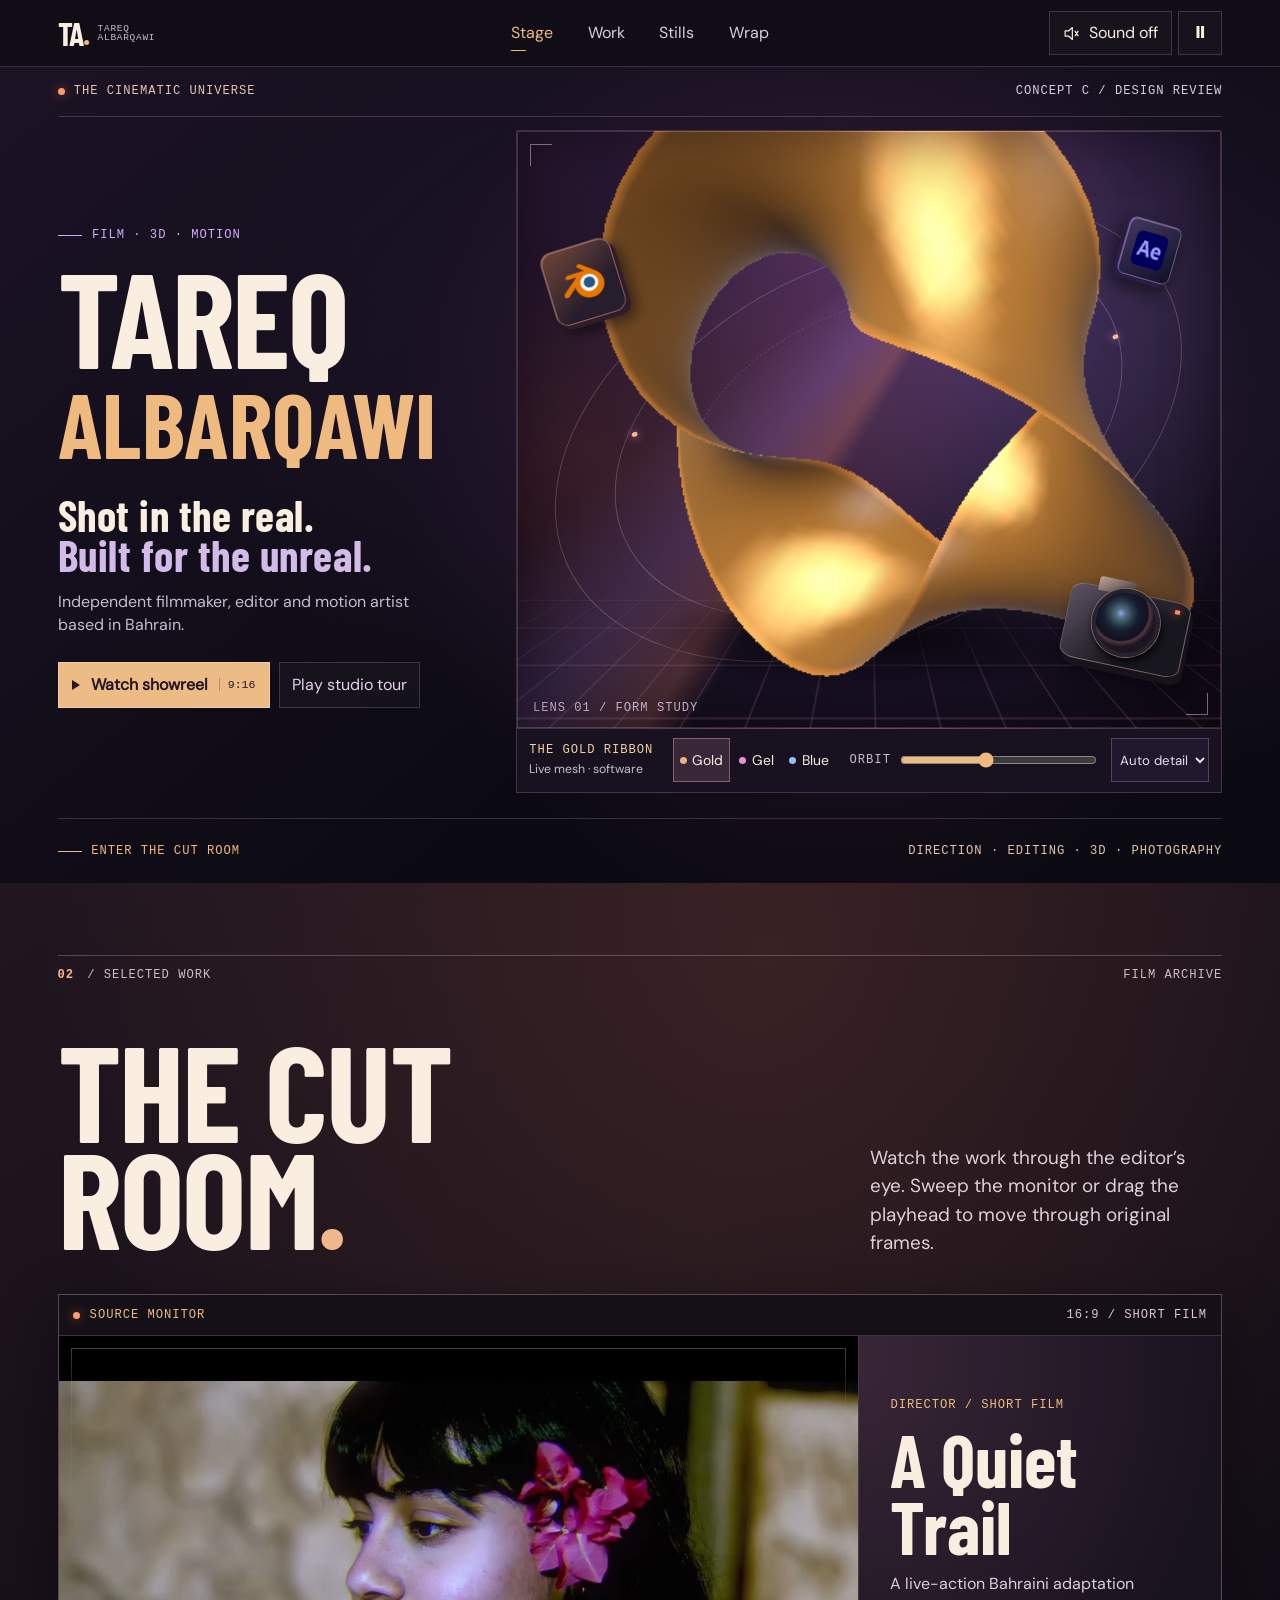
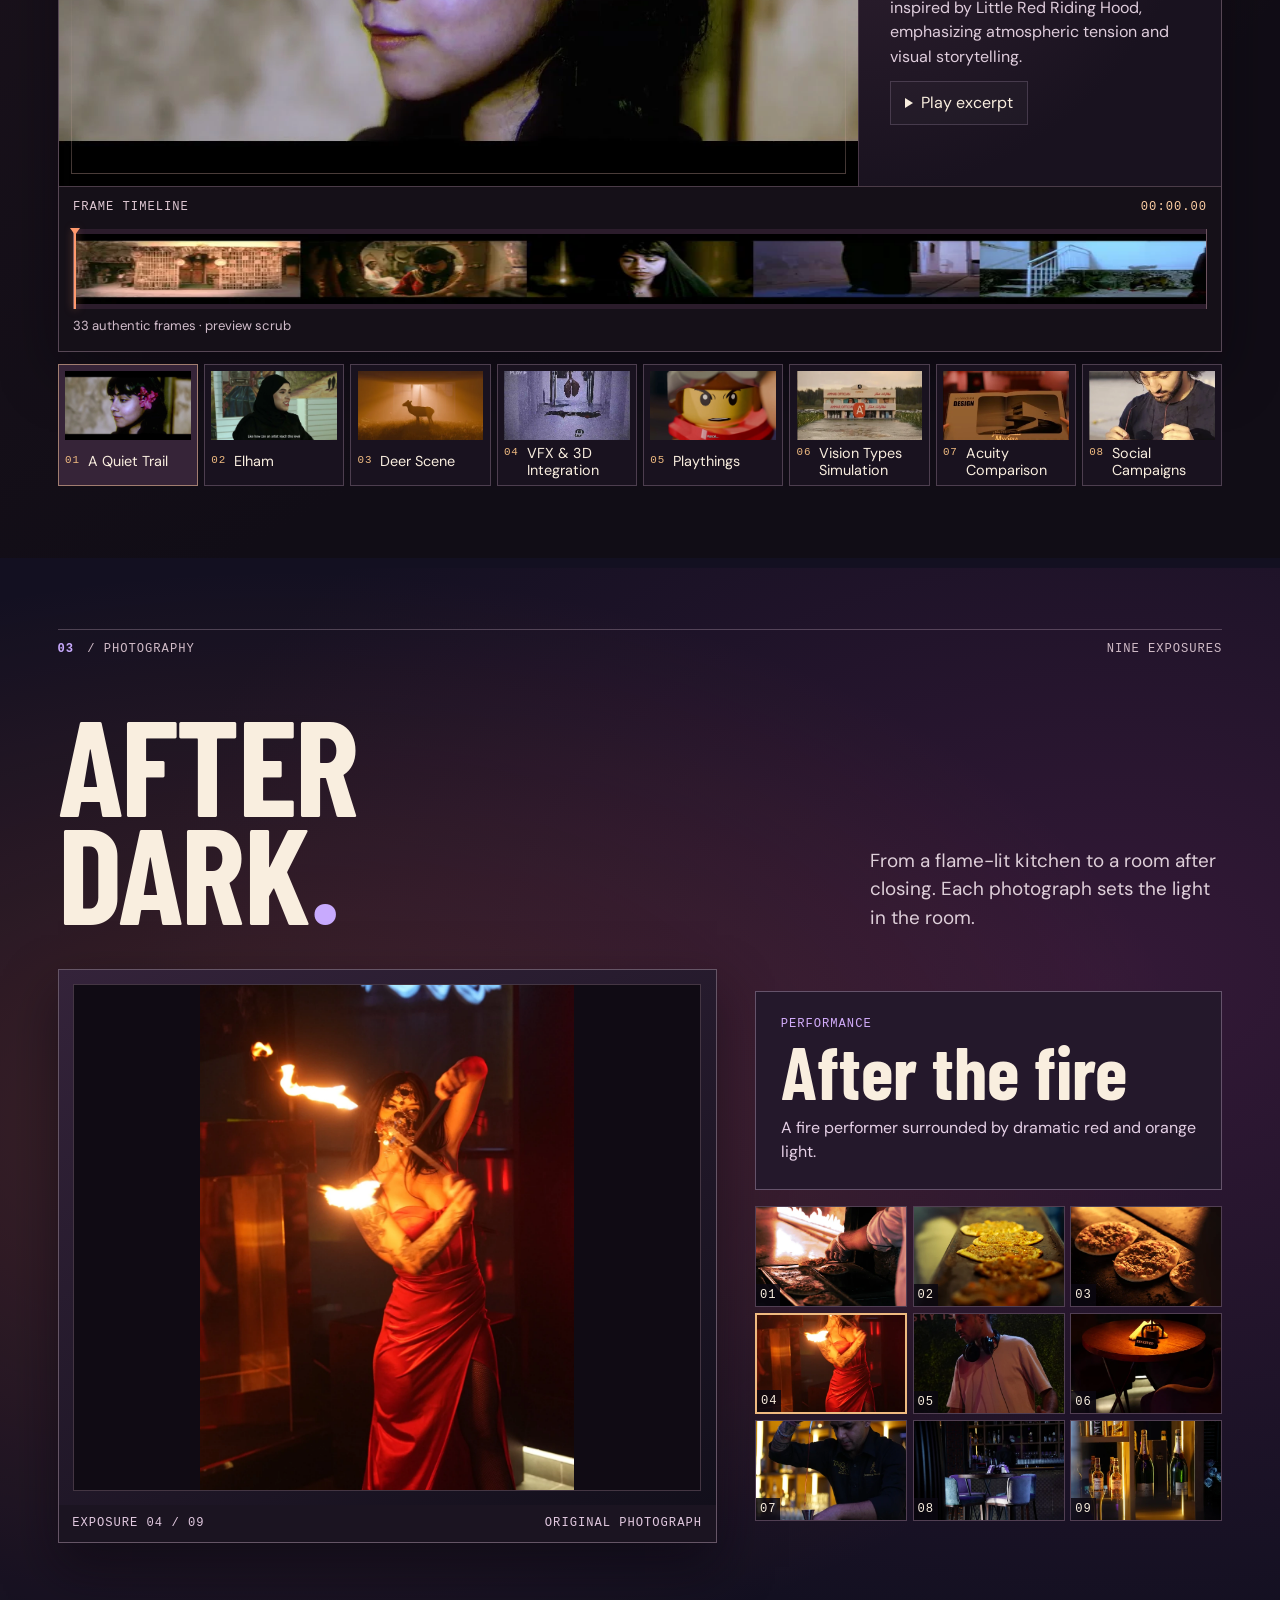
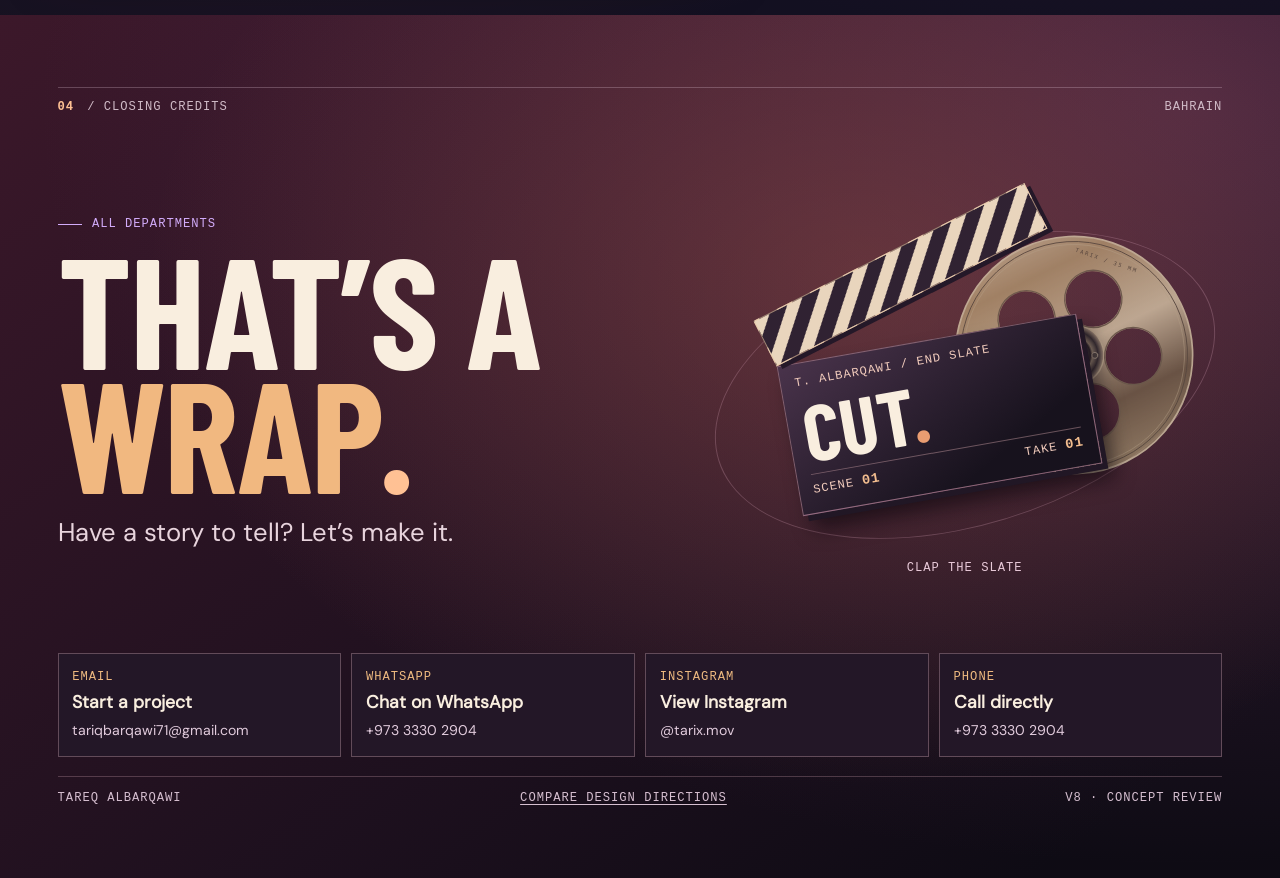
==== v8/phase-1b/index.html @ d33cc95a "Build Cinematic Universe interactive review [skip netlify] [skip ci]" ====
<!doctype html>
<html lang="en">
<head>
<meta charset="utf-8">
<meta name="viewport" content="width=device-width,initial-scale=1,viewport-fit=cover">
<meta name="robots" content="noindex,nofollow">
<meta name="description" content="The Cinematic Universe. An interactive design study for filmmaker and motion artist Tareq Albarqawi.">
<title>The Cinematic Universe — Tareq Albarqawi</title>
<link rel="icon" href="../../favicon.png">
<link rel="preload" href="../../assets/barlow-condensed-bold.ttf" as="font" type="font/ttf" crossorigin>
<link rel="stylesheet" href="universe.css">
<script src="universe.js" defer></script>
</head>
<body id="top">
<a class="skip" href="#main">Skip to content</a>
<header class="masthead">
  <div class="nav-inner shell">
    <a href="#top" class="signature" aria-label="Tareq Albarqawi, back to top"><b>TA<span>.</span></b><span class="mono signature-word">Tareq<br>Albarqawi</span></a>
    <nav aria-label="Chapters"><a href="#stage" aria-current="location">Stage</a><a href="#work">Work</a><a href="#stills">Stills</a><a href="#wrap">Wrap</a></nav>
    <div class="nav-controls"><button type="button" class="quiet-button" data-sound aria-pressed="false"><svg width="17" height="17" viewBox="0 0 20 20" aria-hidden="true"><path d="M2.5 7h4l4.5-4v14l-4.5-4h-4zM14 7l4 6M18 7l-4 6" fill="none" stroke="currentColor" stroke-width="1.4" stroke-linejoin="round"/></svg><span>Sound off</span></button>
    <button type="button" class="quiet-button motion-toggle" data-motion aria-pressed="false" aria-label="Pause motion"><span aria-hidden="true">Ⅱ</span></button></div>
  </div>
  <div class="chapter-progress" aria-hidden="true"><span></span></div>
</header>
<main id="main">
<section class="stage-section chapter" id="stage" data-chapter="stage" aria-labelledby="hero-title">
  <div class="stage-halo" aria-hidden="true"></div>
  <div class="shell stage-layout">
    <div class="stage-overline mono"><span><b class="tally"></b> The Cinematic Universe</span><a href="../phase-1/index.html">Concept C / Design review</a></div>
    <div class="hero-copy">
      <p class="eyebrow mono"><span></span> Film · 3D · Motion</p>
      <h1 id="hero-title" aria-label="Tareq Albarqawi"><span class="hero-first">TAREQ</span> <span class="hero-surname">ALBARQAWI</span></h1>
      <p class="hero-line">Shot in the real.<br><em>Built for the unreal.</em></p>
      <p class="hero-role">Independent filmmaker, editor and motion artist<br class="wide"> based in Bahrain.</p>
      <div class="hero-actions">
        <a class="gold-button" href="https://www.youtube.com/shorts/CYh5Zr_7LJ8?feature=share" data-screen="showreel"><span class="play" aria-hidden="true"></span><span>Watch showreel</span><small>9:16</small></a>
        <button type="button" class="tour-button" data-tour aria-pressed="false">Play studio tour</button>
      </div>
    </div>
    <div class="stage-rig" data-stage-rig>
      <div class="lens-field" data-orbit-area>
        <div class="stage-back" aria-hidden="true"></div>
        <div class="stage-prism" aria-hidden="true"></div>
        <div class="orbit-ring" aria-hidden="true"><i></i><i></i><i></i></div>
        <div class="floor-rig" aria-hidden="true"></div>
        <div class="gold-shadow" aria-hidden="true"></div>
        <img class="gold-still" src="../../assets/motion-sculpture.webp" alt="The original 3D gold ribbon sculpture" width="1400" height="1400" fetchpriority="high">
        <canvas data-scene hidden aria-hidden="true"></canvas>
        <div class="chip chip-blender" aria-hidden="true"><img src="../../assets/blender-mark.svg" alt="" width="56" height="46"></div>
        <div class="chip chip-ae" aria-hidden="true"><img src="../../assets/after-effects.svg" alt="" width="42" height="42"></div>
        <div class="practical" aria-hidden="true"><span class="practical-body"></span><span class="practical-glass"></span><span class="practical-tally"></span></div>
        <div class="reticle a" aria-hidden="true"></div><div class="reticle b" aria-hidden="true"></div>
        <span class="scope-label mono" aria-hidden="true">LENS 01 / FORM STUDY</span>
      </div>
      <div class="scene-console">
        <div class="console-title"><span class="mono">The gold ribbon</span><span data-render-status>Loading the stage</span></div>
        <div class="relight" role="group" aria-label="Studio lighting">
          <button type="button" data-light="0" aria-pressed="true" title="Gold key light"><i></i>Gold</button>
          <button type="button" data-light="1" aria-pressed="false" title="Magenta gel light"><i></i>Gel</button>
          <button type="button" data-light="2" aria-pressed="false" title="Blue rim light"><i></i>Blue</button>
        </div>
        <div class="orbit-control"><label for="orbit" class="mono">Orbit</label><input type="range" id="orbit" min="-95" max="125" step="1" value="0" aria-label="Orbit the gold sculpture"></div>
        <div class="quality-select"><label for="detail" class="visually-hidden">Render detail</label><select id="detail"><option value="auto">Auto detail</option><option value="full">Full detail</option><option value="balanced">Balanced</option></select></div>
      </div>
      <p class="visually-hidden" id="orbit-hint">Move the pointer across the stage or drag to rotate. An Orbit slider and lighting buttons also work with touch and keyboard.</p>
    </div>
    <div class="stage-bottom mono"><a href="#work"><span class="chapter-dash"></span> Enter the cut room</a><span>Direction · Editing · 3D · Photography</span></div>
  </div>
</section>
<section class="work-section chapter" id="work" data-chapter="work" aria-labelledby="work-title">
  <div class="chapter-beam" aria-hidden="true"></div>
  <div class="shell">
    <div class="chapter-slate mono"><span><b>02</b> / Selected work</span><span>Film archive</span></div>
    <header class="chapter-head">
      <h2 class="kinetic" id="work-title"><span>THE CUT</span><span>ROOM<i>.</i></span></h2>
      <p class="chapter-intro">Watch the work through the editor’s eye. Sweep the monitor or drag the playhead to move through original frames.</p>
    </header>
    <div class="edit-case">
      <div class="edit-machine" data-machine>
        <div class="monitor-lintel mono"><span><b class="tally"></b> Source monitor</span><span data-monitor-aspect>16:9 / Short film</span></div>
        <div class="edit-view">
          <div class="edit-picture" data-picture>
            <div class="picture-sleeve"><img src="../../assets/a-quiet-trail-w04hOwvVkdc.webp" alt="Still from A Quiet Trail" width="1280" height="720" loading="lazy"><span class="sprite" hidden aria-hidden="true"></span></div>
            <span class="picture-edge" aria-hidden="true"></span>
          </div>
          <article class="edit-meta">
            <p class="mono edit-role" data-film-role>Director / Short film</p>
            <h3 data-film-title>A Quiet Trail</h3>
            <p data-film-desc>A live-action Bahraini adaptation inspired by Little Red Riding Hood, emphasizing atmospheric tension and visual storytelling.</p>
            <button type="button" class="outline-button" data-screen="a-quiet-trail"><span class="play" aria-hidden="true"></span><span data-screen-text>Play excerpt</span></button>
          </article>
        </div>
        <div class="timeline" data-timeline>
          <div class="timeline-label mono"><label for="scrub">Frame timeline</label><output for="scrub" data-timecode aria-hidden="true">00:00.00</output></div>
          <div class="timeline-track"><div class="timeline-film" aria-hidden="true"><span></span><span></span><span></span><span></span><span></span></div><span class="playhead" aria-hidden="true"></span><input type="range" id="scrub" min="0" max="32" value="0" step="1" aria-label="Scrub the original video frames"></div>
          <p data-frame-note class="frame-note">33 authentic frames · preview scrub</p>
        </div>
        <p class="timeline-empty mono" data-no-timeline hidden>YouTube original · no native frame sheet</p>
      </div>
      <div class="take-index" aria-label="Select a film">
        <button type="button" class="cut-tab" data-choose="a-quiet-trail" aria-pressed="true">
        <span class="cut-thumb"><img src="../../assets/a-quiet-trail-w04hOwvVkdc.webp" alt="" width="160" height="87" loading="lazy" decoding="async"></span>
        <span class="cut-number mono">01</span><span class="cut-title">A Quiet Trail</span>
      </button>
<button type="button" class="cut-tab" data-choose="elham" aria-pressed="false">
        <span class="cut-thumb"><img src="../../assets/elham-3bs6WSHtgNQ.webp" alt="" width="160" height="87" loading="lazy" decoding="async"></span>
        <span class="cut-number mono">02</span><span class="cut-title">Elham</span>
      </button>
<button type="button" class="cut-tab" data-choose="deer-scene" aria-pressed="false">
        <span class="cut-thumb"><img src="../phase-1/media/deer-frame.webp" alt="" width="160" height="87" loading="lazy" decoding="async"></span>
        <span class="cut-number mono">03</span><span class="cut-title">Deer Scene</span>
      </button>
<button type="button" class="cut-tab" data-choose="vfx" aria-pressed="false">
        <span class="cut-thumb"><img src="../../assets/vfx-kDgd1eqAqTs.webp" alt="" width="160" height="87" loading="lazy" decoding="async"></span>
        <span class="cut-number mono">04</span><span class="cut-title">VFX &amp; 3D Integration</span>
      </button>
<button type="button" class="cut-tab" data-choose="playthings" aria-pressed="false">
        <span class="cut-thumb"><img src="../../assets/playthings-hDDDlkD6jYc.webp" alt="" width="160" height="87" loading="lazy" decoding="async"></span>
        <span class="cut-number mono">05</span><span class="cut-title">Playthings</span>
      </button>
<button type="button" class="cut-tab" data-choose="vision-types" aria-pressed="false">
        <span class="cut-thumb"><img src="../../assets/vision-types-JmTyY6GTCEQ.webp" alt="" width="160" height="87" loading="lazy" decoding="async"></span>
        <span class="cut-number mono">06</span><span class="cut-title">Vision Types Simulation</span>
      </button>
<button type="button" class="cut-tab" data-choose="acuity" aria-pressed="false">
        <span class="cut-thumb"><img src="../../assets/acuity-rgeq3qAihJA.webp" alt="" width="160" height="87" loading="lazy" decoding="async"></span>
        <span class="cut-number mono">07</span><span class="cut-title">Acuity Comparison</span>
      </button>
<button type="button" class="cut-tab" data-choose="social-campaigns" aria-pressed="false">
        <span class="cut-thumb"><img src="../../assets/social-campaigns-flJJizkurxQ.webp" alt="" width="160" height="87" loading="lazy" decoding="async"></span>
        <span class="cut-number mono">08</span><span class="cut-title">Social Campaigns</span>
      </button>
      </div>
    </div>
    <noscript><p>Frame scrubbing needs JavaScript. The project and photo links remain available in the prior <a href="../phase-1/cut.html">film index</a>.</p></noscript>
  </div>
</section>
<section class="still-section chapter" id="stills" data-chapter="stills" data-palette="fire" aria-labelledby="stills-title">
  <div class="darkroom-light light-fire" aria-hidden="true"></div><div class="darkroom-light light-blue" aria-hidden="true"></div><div class="darkroom-light light-amber" aria-hidden="true"></div>
  <div class="shell">
    <div class="chapter-slate mono"><span><b>03</b> / Photography</span><span>Nine exposures</span></div>
    <header class="chapter-head">
      <h2 class="kinetic" id="stills-title"><span>AFTER</span><span>DARK<i>.</i></span></h2>
      <p class="chapter-intro">From a flame-lit kitchen to a room after closing. Each photograph sets the light in the room.</p>
    </header>
    <div class="exhibition">
      <figure class="print-wall">
        <div class="print-edge">
          <button class="gallery-open" type="button" data-open-photo aria-label="Enlarge After the fire">
            <img class="print-present" data-print src="../../assets/photography/frame-04-960.webp" alt="A fire performer surrounded by dramatic red and orange light." width="960" height="1438" loading="lazy">
          </button>
        </div>
        <figcaption class="mono"><span data-print-number>EXPOSURE 04 / 09</span><span>Original photograph</span></figcaption>
      </figure>
      <div class="darkroom-desk">
        <div class="inspector-face">
          <p class="mono exposure-category" data-print-category>Performance</p>
          <h3 data-print-title aria-live="polite">After the fire</h3>
          <p data-print-caption>A fire performer surrounded by dramatic red and orange light.</p>
        </div>
        <div class="contact-sheet" aria-label="Select an exposure">
          <button type="button" class="exposure-tab" data-exposure="0" aria-pressed="false" aria-label="Into the heat">
          <img src="../../assets/photography/frame-01-480.webp" width="480" height="720" loading="lazy" decoding="async" alt=""><span class="mono">01</span>
        </button>
<button type="button" class="exposure-tab" data-exposure="1" aria-pressed="false" aria-label="A matter of focus">
          <img src="../../assets/photography/frame-02-480.webp" width="480" height="720" loading="lazy" decoding="async" alt=""><span class="mono">02</span>
        </button>
<button type="button" class="exposure-tab" data-exposure="2" aria-pressed="false" aria-label="Oven light">
          <img src="../../assets/photography/frame-03-480.webp" width="480" height="720" loading="lazy" decoding="async" alt=""><span class="mono">03</span>
        </button>
<button type="button" class="exposure-tab" data-exposure="3" aria-pressed="true" aria-label="After the fire">
          <img src="../../assets/photography/frame-04-480.webp" width="480" height="720" loading="lazy" decoding="async" alt=""><span class="mono">04</span>
        </button>
<button type="button" class="exposure-tab" data-exposure="4" aria-pressed="false" aria-label="The night has a rhythm">
          <img src="../../assets/photography/frame-05-480.webp" width="480" height="720" loading="lazy" decoding="async" alt=""><span class="mono">05</span>
        </button>
<button type="button" class="exposure-tab" data-exposure="5" aria-pressed="false" aria-label="A place in the dark">
          <img src="../../assets/photography/frame-06-480.webp" width="480" height="720" loading="lazy" decoding="async" alt=""><span class="mono">06</span>
        </button>
<button type="button" class="exposure-tab" data-exposure="6" aria-pressed="false" aria-label="Between pours">
          <img src="../../assets/photography/frame-07-480.webp" width="480" height="720" loading="lazy" decoding="async" alt=""><span class="mono">07</span>
        </button>
<button type="button" class="exposure-tab" data-exposure="7" aria-pressed="false" aria-label="Blue hour, indoors">
          <img src="../../assets/photography/frame-08-480.webp" width="480" height="720" loading="lazy" decoding="async" alt=""><span class="mono">08</span>
        </button>
<button type="button" class="exposure-tab" data-exposure="8" aria-pressed="false" aria-label="Liquid gold">
          <img src="../../assets/photography/frame-09-480.webp" width="480" height="720" loading="lazy" decoding="async" alt=""><span class="mono">09</span>
        </button>
        </div>
      </div>
      <button type="button" class="geralt-peek" data-geralt aria-label="Who’s behind the print?" hidden><img src="../../assets/geralt.svg" alt="" width="105" height="105" loading="lazy"></button>
    </div>
  </div>
</section>
<section class="wrap-section chapter" id="wrap" data-chapter="wrap" aria-labelledby="wrap-title">
  <div class="wrap-light" aria-hidden="true"></div>
  <div class="shell">
    <div class="chapter-slate mono"><span><b>04</b> / Closing credits</span><span>Bahrain</span></div>
    <div class="wrap-grid">
      <div class="wrap-story">
        <p class="eyebrow mono"><span></span> All departments</p>
        <h2 class="kinetic" id="wrap-title"><span>THAT’S A</span><span>WRAP<i>.</i></span></h2>
        <p>Have a story to tell? Let’s make it.</p>
      </div>
      <div class="wrap-stage">
        <div class="reel-object" aria-hidden="true"><img src="../../assets/cinema-reel.svg" width="280" height="280" alt="" loading="lazy"></div>
        <button type="button" class="wrap-clapper" data-clapper aria-label="Clap the slate, scene 01 take 01">
          <span class="clapper-hinge" aria-hidden="true"></span>
          <span class="slate-face"><span class="mono">T. Albarqawi / End slate</span><span class="slate-title">CUT<i>.</i></span><span class="slate-readout mono"><span>SCENE <b data-scene-count>01</b></span><span>TAKE <b data-take-count>01</b></span></span></span>
        </button>
        <p class="mono end-prop-label">Clap the slate</p>
        <p class="visually-hidden" aria-live="polite" data-clap-status></p>
      </div>
    </div>
    <address class="contact-links"><a href="mailto:tariqbarqawi71@gmail.com"><span class="mono">Email</span><strong>Start a project</strong><span>tariqbarqawi71@gmail.com</span></a>
<a href="https://wa.me/97333302904"><span class="mono">WhatsApp</span><strong>Chat on WhatsApp</strong><span>+973 3330 2904</span></a>
<a href="https://www.instagram.com/tarix.mov/"><span class="mono">Instagram</span><strong>View Instagram</strong><span>@tarix.mov</span></a>
<a href="tel:+97333302904"><span class="mono">Phone</span><strong>Call directly</strong><span>+973 3330 2904</span></a></address>
    <footer class="wrap-footer mono"><span>Tareq Albarqawi</span><a href="../phase-1/index.html">Compare design directions</a><span>V8 · Concept review</span></footer>
  </div>
</section>
</main>
<aside class="tour-status" data-tour-status hidden aria-label="Studio tour">
 <div><span class="mono">Studio tour</span><span data-tour-step aria-live="polite"></span></div><button type="button" class="outline-button" data-tour-stop>Stop tour</button>
</aside>
<dialog class="view-dialog" id="viewer" aria-labelledby="view-title">
 <div class="viewer-top"><span class="mono" data-dialog-label>Cut room</span><button type="button" class="outline-button" data-close>Close</button></div>
 <div class="viewer-content"></div>
</dialog>
<dialog class="geralt-dialog" aria-labelledby="found-title">
  <div class="found-room">
    <img src="../../assets/geralt.svg" width="270" height="270" alt="Geralt, the portfolio’s pixel-art cat" loading="lazy">
    <p class="mono">An uncredited cameo</p>
    <h2 id="found-title">YOU FOUND GERALT<span>!</span></h2>
    <button type="button" class="gold-button" data-dock-geralt>Back to the studio</button>
  </div>
</dialog>
<button type="button" class="geralt-companion" data-companion aria-label="Say hello to Geralt" hidden><img src="../../assets/geralt.svg" alt="" width="66" height="66" loading="lazy"><span aria-hidden="true"></span></button>
<script type="application/json" id="films-c">{"showreel":{"title":"Showreel 2026","role":"3D Animation / Motion Design / Live Action","description":"A single pass through the work: 3D environments, motion design, live-action grading and the seams where they meet.","ratio":"9:16","poster":"../../assets/showreel-CYh5Zr_7LJ8.webp","category":"Showreel","youtube":"https://www.youtube.com/shorts/CYh5Zr_7LJ8?feature=share","media":"media/reel-review.webm","mediaNote":"Full 2026 showreel · 9:16 · compact review copy"},"a-quiet-trail":{"title":"A Quiet Trail","role":"Director","description":"A live-action Bahraini adaptation inspired by Little Red Riding Hood, emphasizing atmospheric tension and visual storytelling.","ratio":"16:9","poster":"../../assets/a-quiet-trail-w04hOwvVkdc.webp","category":"Short film","youtube":"https://www.youtube.com/watch?v=w04hOwvVkdc","preview":{"columns":6,"rows":6,"frameCount":33,"times":[0.0,12.75,25.5,38.291667,51.041667,63.791667,76.541667,89.291667,102.083333,114.833333,127.583333,140.333333,153.083333,165.833333,178.625,191.375,204.125,216.875,229.625,242.416667,255.166667,267.916667,280.666667,293.416667,306.166667,318.958333,331.708333,344.458333,357.208333,369.958333,382.75,395.5,408.25],"duration":408.291667,"frameWidth":640,"frameHeight":360,"sheet":"../../assets/video-previews/a-quiet-trail.webp"},"media":"media/quiet-trail-excerpt.webm","mediaNote":"12-second excerpt · original film, 01:32–01:44"},"elham":{"title":"Elham","role":"Editor & Assistant Cinematographer","description":"A documentary biopic detailing a Bahraini artist's journey from art school to becoming an art educator.","ratio":"16:9","poster":"../../assets/elham-3bs6WSHtgNQ.webp","category":"Documentary","youtube":"https://www.youtube.com/watch?v=3bs6WSHtgNQ","preview":{"columns":6,"rows":6,"frameCount":33,"times":[0.0,22.288933,44.577867,66.8668,89.155733,111.4113,133.700233,155.989167,178.2781,200.567033,222.855967,245.1449,267.400467,289.6894,311.978333,334.267267,356.5562,378.845133,401.134067,423.423,445.711933,467.9675,490.256433,512.545367,534.8343,557.123233,579.412167,601.7011,623.956667,646.2456,668.534533,690.823467,713.1124],"duration":713.145767,"frameWidth":640,"frameHeight":360,"sheet":"../../assets/video-previews/elham.webp"}},"deer-scene":{"title":"Deer Scene","role":"3D Artist","description":"An idling deer in an atmospheric Blender environment, exploring lighting and mood.","ratio":"16:9","poster":"../phase-1/media/deer-frame.webp","category":"3D environment","preview":{"columns":6,"rows":6,"frameCount":33,"times":[0.0,0.458333,0.875,1.333333,1.791667,2.208333,2.666667,3.125,3.541667,4.0,4.458333,4.875,5.333333,5.791667,6.208333,6.666667,7.083333,7.541667,8.0,8.416667,8.875,9.333333,9.75,10.208333,10.666667,11.083333,11.541667,12.0,12.416667,12.875,13.333333,13.75,14.208333],"duration":14.25,"frameWidth":640,"frameHeight":360,"sheet":"../../assets/video-previews/deer-scene.webp"}},"vfx":{"title":"VFX & 3D Integration","role":"VFX Artist","description":"Integrating 3D models into real-world live-action footage for dynamic visual effects.","ratio":"9:16","poster":"../../assets/vfx-kDgd1eqAqTs.webp","category":"Visual effects","youtube":"https://www.youtube.com/watch?v=kDgd1eqAqTs","preview":{"columns":6,"rows":6,"frameCount":33,"times":[0.0,1.1,2.2,3.3,4.4,5.5,6.566667,7.666667,8.766667,9.866667,10.966667,12.066667,13.166667,14.266667,15.366667,16.466667,17.533333,18.633333,19.733333,20.833333,21.933333,23.033333,24.133333,25.233333,26.333333,27.433333,28.533333,29.6,30.7,31.8,32.9,34.0,35.1],"duration":35.133333,"frameWidth":270,"frameHeight":480,"sheet":"../../assets/video-previews/vfx.webp"}},"playthings":{"title":"Playthings","role":"Solo Creator - 3D Animation","description":"An independent 3D animated short focusing on suspense and stylized storytelling.","ratio":"16:9","poster":"../../assets/playthings-hDDDlkD6jYc.webp","category":"3D animation","youtube":"https://www.youtube.com/watch?v=hDDDlkD6jYc"},"vision-types":{"title":"Vision Types Simulation","role":"3D & Motion Designer","description":"Highly realistic simulation of optical vision impairments combining Blender and After Effects.","ratio":"9:16","poster":"../../assets/vision-types-JmTyY6GTCEQ.webp","category":"Motion design","youtube":"https://www.youtube.com/watch?v=JmTyY6GTCEQ","preview":{"columns":6,"rows":6,"frameCount":33,"times":[0.0,0.566667,1.133333,1.7,2.266667,2.833333,3.4,3.966667,4.533333,5.066667,5.633333,6.2,6.766667,7.333333,7.9,8.466667,9.033333,9.6,10.166667,10.733333,11.3,11.866667,12.433333,13.0,13.533333,14.1,14.666667,15.233333,15.8,16.366667,16.933333,17.5,18.066667],"duration":18.1,"frameWidth":270,"frameHeight":480,"sheet":"../../assets/video-previews/vision-types.webp"}},"acuity":{"title":"Acuity Comparison","role":"3D & Motion Designer","description":"A split-screen technical visualization comparing optical conditions side-by-side.","ratio":"9:16","poster":"../../assets/acuity-rgeq3qAihJA.webp","category":"Motion design","youtube":"https://www.youtube.com/watch?v=rgeq3qAihJA","preview":{"columns":6,"rows":6,"frameCount":33,"times":[0.0,0.8,1.6,2.433333,3.233333,4.033333,4.866667,5.666667,6.466667,7.266667,8.066667,8.9,9.7,10.5,11.333333,12.133333,12.933333,13.733333,14.533333,15.366667,16.166667,16.966667,17.8,18.6,19.4,20.2,21.0,21.833333,22.633333,23.433333,24.266667,25.066667,25.866667],"duration":25.9,"frameWidth":270,"frameHeight":480,"sheet":"../../assets/video-previews/acuity.webp"}},"social-campaigns":{"title":"Social Campaigns","role":"Videographer & Editor","description":"High-end commercial videography tailored for engaging brand marketing campaigns.","ratio":"9:16","poster":"../../assets/social-campaigns-flJJizkurxQ.webp","category":"Commercial","youtube":"https://www.youtube.com/watch?v=flJJizkurxQ","preview":{"columns":6,"rows":6,"frameCount":33,"times":[0.0,2.48,4.96,7.48,9.96,12.44,14.96,17.44,19.92,22.4,24.88,27.4,29.88,32.36,34.88,37.36,39.84,42.32,44.8,47.32,49.8,52.28,54.8,57.28,59.76,62.24,64.72,67.24,69.72,72.2,74.72,77.2,79.68],"duration":79.72,"frameWidth":270,"frameHeight":480,"sheet":"../../assets/video-previews/social-campaigns.webp"}}}</script>
<script type="application/json" id="photos-c">[{"title":"Into the heat","category":"Culinary","number":"01","palette":"amber","alt":"Preparation beside a dramatic flame-lit oven.","small":"../../assets/photography/frame-01-480.webp","image":"../../assets/photography/frame-01-960.webp","detail":"../../assets/photography/frame-01-1367.webp"},{"title":"A matter of focus","category":"Culinary","number":"02","palette":"amber","alt":"Close-up of food being prepared, with a shallow depth of field.","small":"../../assets/photography/frame-02-480.webp","image":"../../assets/photography/frame-02-960.webp","detail":"../../assets/photography/frame-02-1367.webp"},{"title":"Oven light","category":"Culinary","number":"03","palette":"amber","alt":"Freshly baked food beside the warm glow of an oven.","small":"../../assets/photography/frame-03-480.webp","image":"../../assets/photography/frame-03-960.webp","detail":"../../assets/photography/frame-03-1367.webp"},{"title":"After the fire","category":"Performance","number":"04","palette":"fire","alt":"A fire performer surrounded by dramatic red and orange light.","small":"../../assets/photography/frame-04-480.webp","image":"../../assets/photography/frame-04-960.webp","detail":"../../assets/photography/frame-04-1367.webp"},{"title":"The night has a rhythm","category":"Nightlife","number":"05","palette":"indigo","alt":"A DJ wearing headphones in atmospheric nightlife lighting.","small":"../../assets/photography/frame-05-480.webp","image":"../../assets/photography/frame-05-960.webp","detail":"../../assets/photography/frame-05-1367.webp"},{"title":"A place in the dark","category":"Atmosphere","number":"06","palette":"amber","alt":"A reserved table illuminated by a warm pool of light.","small":"../../assets/photography/frame-06-480.webp","image":"../../assets/photography/frame-06-960.webp","detail":"../../assets/photography/frame-06-1367.webp"},{"title":"Between pours","category":"People & craft","number":"07","palette":"amber","alt":"A bartender preparing a beverage in a warmly lit bar.","small":"../../assets/photography/frame-07-480.webp","image":"../../assets/photography/frame-07-960.webp","detail":"../../assets/photography/frame-07-1367.webp"},{"title":"Blue hour, indoors","category":"Interiors","number":"08","palette":"indigo","alt":"A moody lounge interior with blue and purple lighting.","small":"../../assets/photography/frame-08-480.webp","image":"../../assets/photography/frame-08-960.webp","detail":"../../assets/photography/frame-08-1367.webp"},{"title":"Liquid gold","category":"Details","number":"09","palette":"amber","alt":"Bottles arranged on shelves illuminated by dramatic gold lighting.","small":"../../assets/photography/frame-09-480.webp","image":"../../assets/photography/frame-09-960.webp","detail":"../../assets/photography/frame-09-1367.webp"}]</script>
</body>
</html>
---- v8/phase-1b/universe.css ----
@font-face{font-family:Barlow;src:url("../../assets/barlow-condensed-bold.ttf") format("truetype");font-weight:700;font-display:swap}
@font-face{font-family:DM;src:url("../../assets/dm-sans.ttf") format("truetype");font-weight:400;font-display:swap}
:root{color-scheme:dark;--ink:#0d0b13;--white:#f9eedf;--soft:#c7bdce;--gold:#efba80;--line:#ad94b443;--violet:#d2acfa;--display:Barlow,"Arial Narrow",Impact,sans-serif;--sans:DM,system-ui,sans-serif;--mono:ui-monospace,"Cascadia Mono",monospace;--shell:min(91vw,91rem);--header:4.2rem}
*,*::before,*::after{box-sizing:border-box}
[hidden]{display:none!important}
html{scroll-padding-top:calc(var(--header) + .5rem);text-size-adjust:100%}
body{margin:0;background:var(--ink);color:var(--white);font:1rem/1.52 var(--sans)}
button,input,select{font:inherit;color:inherit}
button,select{cursor:pointer}
button:disabled{cursor:wait}
button{&:focus-visible{outline:2px solid var(--gold);outline-offset:4px}}
:where(a,button,input,select):focus-visible{outline:2px solid var(--gold);outline-offset:4px}
a{color:inherit;text-decoration:none}
img{display:block;max-width:100%;height:auto}
h1,h2,h3,p,figure{margin:0}
i{font-style:normal}
address{font-style:normal}
.shell{width:var(--shell);margin-inline:auto}
.mono{font:400 .76rem/1.38 var(--mono);letter-spacing:.08em;text-transform:uppercase}
.visually-hidden{position:absolute;width:1px;height:1px;overflow:hidden;clip-path:inset(50%);white-space:nowrap}
.skip{position:fixed;top:.5rem;left:1rem;z-index:30;transform:translateY(-150%);background:var(--white);color:var(--ink);padding:.7rem 1rem}
.skip:focus{transform:none}
.masthead{height:var(--header);position:sticky;top:0;z-index:12;background:#100d17;border-bottom:1px solid #c6adda37}
.nav-inner{height:100%;display:grid;grid-template-columns:1fr auto 1fr;gap:1rem;align-items:center}
.signature{display:flex;align-items:center;gap:.55rem;width:max-content;min-height:44px}
.signature b{font:700 2rem/.9 var(--display);letter-spacing:-.04em}
.signature b span{color:var(--gold)}
.signature-word{line-height:1;font-size:.59rem;color:var(--soft)}
.nav-inner nav{display:flex;gap:clamp(.7rem,2.7vw,2.6rem)}
.nav-inner nav a{min-height:44px;display:flex;align-items:center;color:#d8cde0;position:relative}
.nav-inner nav a[aria-current]{color:var(--gold)}
.nav-inner nav a[aria-current]::after{content:"";position:absolute;bottom:4px;left:0;width:.9rem;height:1px;background:var(--gold)}
.nav-controls{display:flex;gap:.4rem;justify-self:end}
.quiet-button,.outline-button,.tour-button{border:1px solid var(--line);background:#ffffff06;padding:.56rem .83rem;min-height:44px;color:var(--white);display:inline-flex;gap:.55rem;align-items:center;justify-content:center;line-height:1.15}
.quiet-button:hover,.outline-button:hover,.tour-button:hover{border-color:var(--gold);color:var(--gold)}
.quiet-button span{white-space:nowrap}
.quiet-button[aria-pressed=true]{color:var(--gold);border-color:#e1ab7778}
.motion-toggle{min-width:44px;padding:.4rem;font-weight:bold}
.chapter-progress{position:absolute;inset:auto 0 -1px;height:2px;pointer-events:none}
.chapter-progress span{display:block;width:100%;height:100%;transform:scaleX(0);transform-origin:left;background:#ce8f64}
.chapter{position:relative;isolation:isolate;overflow:clip}
.stage-section{background:#100c19}
.stage-section::before{content:"";position:absolute;z-index:-1;inset:0;background:radial-gradient(ellipse at 73% 37%,#231831,transparent 60%),linear-gradient(140deg,#1c1325,#0b0a12 63%);}
.stage-halo{position:absolute;z-index:-1;pointer-events:none;top:-20%;right:-3%;width:76%;height:135%;background:radial-gradient(ellipse at center,#87376b3d,transparent 63%);transform:translateY(var(--halo-shift,0))}
.stage-layout{display:grid;grid-template-columns:minmax(0,.77fr) minmax(0,1.23fr);grid-template-rows:auto 1fr auto;align-items:center;gap:0 1rem;min-height:min(51rem,calc(100svh - var(--header)))}
.stage-overline,.stage-bottom{grid-column:1/-1;display:flex;align-items:center;justify-content:space-between;gap:1rem;padding-block:1rem;color:#e5c5b2}
.stage-overline{border-bottom:1px solid #d49eb63e}
.stage-overline span,.stage-bottom a{display:inline-flex;align-items:center;gap:.55rem}
.stage-overline a{color:#dacbde}
.stage-overline a:hover,.stage-bottom a:hover{color:var(--gold);text-decoration:underline;text-underline-offset:.3em}
.tally{display:inline-block;width:.46rem;height:.46rem;flex:none;border-radius:50%;background:#ff9a6d;box-shadow:0 0 11px #ec683da6}
.hero-copy{z-index:2;padding-block:clamp(2.7rem,6vw,6.7rem);min-width:0}
.eyebrow{display:flex;gap:.6rem;align-items:center;color:var(--violet)}
.eyebrow>span,.chapter-dash{display:block;width:1.55rem;height:1px;background:currentColor}
.hero-copy h1{font:700 clamp(4.4rem,10.4vw,10.1rem)/.84 var(--display);letter-spacing:-.018em;margin:.13em 0 .18em;transform:translateY(var(--title-shift,0))}
.hero-copy h1 span{display:block}
.hero-surname{font-size:.69em;line-height:1.07;letter-spacing:.008em;color:var(--gold)}
.hero-line{font:700 clamp(1.65rem,3.4vw,3.1rem)/.92 var(--display);letter-spacing:.012em}
.hero-line em{color:#d2bbe8;font-style:normal}
.hero-role{color:var(--soft);margin-top:.9rem;line-height:1.45}
.hero-actions{display:flex;flex-wrap:wrap;gap:.55rem;margin-top:1.6rem}
.gold-button{background:#edbc86;color:#251623;border:1px solid #efd0a6;min-height:46px;padding:.66rem .86rem;display:inline-flex;align-items:center;gap:.67rem;line-height:1.15;font-weight:bold;justify-content:center}
.gold-button:hover{background:#ffe1b6}
.gold-button small{font:400 .72rem var(--mono);border-left:1px solid #51314354;padding-left:.5rem}
.play{display:inline-block;width:0;height:0;border-block:5px solid transparent;border-left:8px solid currentColor;flex:none}
.tour-button{color:#e5d2ef;padding-inline:.75rem}
.stage-rig{position:relative;min-width:0;margin-block:.5rem 1.25rem}
.lens-field{position:relative;aspect-ratio:1.18;min-width:0;isolation:isolate;overflow:hidden;touch-action:pan-y;border:1px solid #bd95c042;border-radius:.15rem .15rem 0 0;background:radial-gradient(ellipse at 50% 0%,#5d2b52,#1a1228 53%,#100b15 91%)}
.lens-field::after{content:"";position:absolute;inset:0;pointer-events:none;border:1px solid #f6cab126;box-shadow:inset 0 0 58px #08050e7f;z-index:6}
.stage-back,.stage-prism{position:absolute;inset:0;pointer-events:none}
.stage-back{background:radial-gradient(ellipse at 70% 32%,#71569589,transparent 59%),linear-gradient(135deg,#4f274c61,transparent 61%);opacity:.85}
.stage-prism{background:conic-gradient(from 199deg at 78% -5%,transparent 0 12deg,#e8877257 15deg,#c28df43f 22deg,transparent 32deg),radial-gradient(ellipse at 15% 56%,#bc56383d,transparent 46%);opacity:.73;transform:translateX(var(--light-drift,0));transition:opacity 550ms ease-out}
.stage-rig[data-gel="1"] .stage-prism{opacity:1}
.stage-rig[data-gel="2"] .stage-prism{opacity:.26}
.orbit-ring{position:absolute;inset:13% 12%;border:1px solid #cbb1e94a;border-radius:50%;transform:rotate(-24deg) scaleY(.76);pointer-events:none}
.orbit-ring::before,.orbit-ring::after{content:"";position:absolute;border-radius:50%;border:1px solid #e5b7a647;inset:-12%}
.orbit-ring::after{inset:14%;border-style:dashed;border-color:#bda2e23a}
.orbit-ring i{position:absolute;width:6px;height:6px;border-radius:50%;background:#f4ba94;box-shadow:0 0 10px #fc7cb3}
.orbit-ring i:nth-child(1){left:9%;top:22%}.orbit-ring i:nth-child(2){right:0;top:54%}.orbit-ring i:nth-child(3){bottom:-2px;left:42%}
.floor-rig{position:absolute;inset:75% -22% -53%;transform:perspective(215px) rotateX(53deg);transform-origin:top;background:linear-gradient(#db90c644 1px,transparent 1px) 0 0/34px 31px,linear-gradient(90deg,#db90c644 1px,transparent 1px) 0 0/34px 31px;mask-image:linear-gradient(#fff1,#fff 36%,#fff3 78%);pointer-events:none}
.gold-shadow{position:absolute;left:18%;right:15%;top:75%;height:19%;background:radial-gradient(ellipse,#07050bed,transparent 67%);pointer-events:none}
.gold-still,[data-scene],[data-software]{position:absolute;inset:0;width:100%;height:100%;pointer-events:none}
.gold-still{object-fit:contain;transform:translate(-1%,-1%) scale(1.09)}
.lens-field.dragging{cursor:grabbing}
.lens-field[data-live=true]{cursor:grab}
.chip{position:absolute;z-index:3;transform-style:preserve-3d;perspective:370px;width:clamp(2.8rem,5.9vw,5.6rem);aspect-ratio:1;display:grid;place-items:center;pointer-events:none}
.chip img{width:62%}
.chip-blender{left:4%;top:19%;transform:translateY(var(--prop-shift,0)) rotate(-17deg) rotateY(17deg);border:1px solid #e4a48d69;border-radius:17%;background:linear-gradient(145deg,#784b3c,#261d2d 66%);box-shadow:inset 1px 1px #ffbd9969,4px 5px #301d2a,8px 10px 15px #0403098e}
.chip-ae{right:6%;top:15%;width:clamp(2.4rem,4.6vw,4.4rem);transform:translateY(calc(var(--prop-shift,0px) * -1)) rotate(16deg) rotateY(-24deg);border:1px solid #b69be379;border-radius:14%;background:linear-gradient(140deg,#43375e,#13112a);box-shadow:inset 1px 1px #c7a8f679,-4px 4px #2b1d45,-6px 9px 20px #050407aa}
.practical{position:absolute;z-index:2;right:5%;bottom:10%;width:clamp(3.5rem,9.5vw,8.9rem);height:clamp(2.75rem,6.5vw,6rem);transform:translateY(var(--prop-shift,0)) rotate(12deg);pointer-events:none}
.practical-body{position:absolute;inset:9% 0 0 0;border:1px solid #ad929889;border-radius:13%;background:linear-gradient(134deg,#5d5263,#191820 65%);box-shadow:4px 7px 0 #19141c,8px 11px 22px #07050fc7}
.practical-body::before{content:"";width:31%;height:19%;position:absolute;top:-15%;left:21%;border-radius:3px 3px 0 0;background:linear-gradient(140deg,#bca494,#40353c)}
.practical-glass{position:absolute;width:56%;aspect-ratio:1;left:21%;top:5%;border-radius:50%;border:.28rem solid #26222f;background:radial-gradient(circle at 39% 36%,#8aa0dc 1%,#587289 8%,#233944 24%,#171b31 34%,#11121b 51%,#543745 54%,#1d1621 63%);box-shadow:0 0 0 1px #876e6b,2px 4px 8px #000}
.practical-tally{position:absolute;width:5px;height:4px;background:#ff9669;top:18%;right:9%;box-shadow:0 0 8px #ff5869}
.reticle{position:absolute;width:22px;height:22px;border:0 solid #e4bee0b0;z-index:5;pointer-events:none}
.reticle.a{inset:13px auto auto 13px;border-width:1px 0 0 1px}.reticle.b{inset:auto 13px 13px auto;border-width:0 1px 1px 0}
.scope-label{position:absolute;left:1rem;bottom:.7rem;z-index:5;color:#dac4de;pointer-events:none}
.scene-console{border:1px solid #bd95c042;border-top:0;background:#181220;display:flex;align-items:center;flex-wrap:wrap;gap:.55rem .85rem;padding:.6rem .78rem}
.console-title{display:grid;gap:.1rem;margin-right:auto;min-width:8.1rem}
.console-title span:first-child{color:#f4d0a0}
.console-title span:last-child{font-size:.77rem;color:var(--soft)}
.relight{display:flex;gap:.1rem}
.relight button{background:transparent;border:1px solid transparent;font-size:.87rem;min-height:44px;padding:.3rem .38rem;display:flex;gap:.35rem;align-items:center}
.relight button[aria-pressed=true]{background:#4f364a99;border-color:#dc9f9778}
.relight i{width:7px;height:7px;border-radius:50%;background:#eab381}
.relight [data-light="1"] i{background:#e992d3}.relight [data-light="2"] i{background:#9dbbf7}
.orbit-control{display:flex;gap:.55rem;align-items:center;flex:1;min-width:6rem;color:var(--soft)}
.orbit-control input{width:100%;min-width:3.6rem;height:44px;margin:0;accent-color:var(--gold);touch-action:pan-y}
.quality-select select{min-height:44px;max-width:100%;border:1px solid #82658188;background:#20182c;padding:.25rem;color:#efddee;font-size:.83rem}
.stage-bottom{border-top:1px solid #d49eb63e}
.stage-bottom a{min-height:32px;color:var(--gold)}
.work-section,.still-section,.wrap-section{padding-block:clamp(2.2rem,5.6vw,5rem)}
.work-section{background:linear-gradient(150deg,#211620,#110d16 70%);--chapter-accent:#f1b78d}
.chapter-beam{position:absolute;z-index:-1;inset:-15% 0 18%;background:radial-gradient(ellipse at 60% 22%,#914f3a40,transparent 67%);transform:translateY(var(--halo-shift,0));pointer-events:none}
.chapter-slate{display:flex;justify-content:space-between;gap:.6rem;align-items:center;border-top:1px solid #ddc2d447;padding-top:.7rem;color:#d0bbc7}
.chapter-slate b{color:var(--chapter-accent,var(--gold));margin-right:.3rem}
.chapter-head{display:flex;align-items:end;justify-content:space-between;gap:2rem;margin:clamp(2rem,4vw,4rem) 0 1.7rem}
.kinetic{font:700 clamp(4.6rem,10.6vw,10.8rem)/.79 var(--display);letter-spacing:-.012em;overflow:hidden;padding:0 .03em .13em 0}
.kinetic span{display:block}
.kinetic i{color:var(--chapter-accent,var(--gold))}
.chapter-intro{color:#decfd9;max-width:22rem;line-height:1.5;margin-bottom:.6rem;font-size:clamp(1rem,1.55vw,1.18rem)}
.edit-case{display:grid;grid-template-columns:minmax(0,1fr);gap:.78rem}
.edit-machine{background:#151018;border:1px solid #b99ab166;box-shadow:0 20px 55px #06040b70}
.monitor-lintel,.timeline-label{display:flex;justify-content:space-between;gap:.6rem;align-items:center;color:#dec7d2;padding:.73rem .9rem}
.monitor-lintel span:first-child{display:flex;align-items:center;gap:.58rem;color:var(--gold)}
.monitor-lintel span:last-child{text-align:right}
.edit-view{display:grid;grid-template-columns:minmax(0,2.2fr) minmax(13rem,1fr);gap:0;border-top:1px solid #b99ab13b}
.edit-picture{min-width:0;position:relative;aspect-ratio:16/9;background:#08060b;display:grid;place-items:center}
.picture-sleeve{width:100%;height:100%;position:relative;overflow:hidden;background:#09060d}
.edit-picture[data-vertical] .picture-sleeve{width:auto;height:100%;aspect-ratio:9/16}
.picture-sleeve img,.sprite{position:absolute;inset:0;width:100%;height:100%}
.picture-sleeve img{object-fit:contain}
.sprite{background-repeat:no-repeat;pointer-events:none}
.picture-edge{position:absolute;inset:12px;border:1px solid #dfb5ab55;pointer-events:none;mask-image:linear-gradient(#000,#0004 12%,transparent 48%,#0006 84%,#000)}
.edit-meta{display:flex;flex-direction:column;justify-content:center;align-items:start;gap:.75rem;padding:clamp(.85rem,2.45vw,2.3rem);min-width:0;background:radial-gradient(ellipse at 0 5%,#382637,#19121f 72%);border-left:1px solid #c8a0b742}
.edit-meta h3,.darkroom-desk h3{font:700 clamp(2.4rem,5.8vw,5.8rem)/.9 var(--display);overflow-wrap:anywhere}
.edit-meta .edit-role{color:var(--gold)}
.edit-meta p:not(.mono){color:#dfcddc}
.timeline{position:relative;border-top:1px solid #c6a4b74d;padding-bottom:.55rem}
.timeline-label output{color:#ffd0a5}
.timeline-track{position:relative;margin:.1rem .9rem;min-height:48px;border-inline:1px solid #ae8c9788;background:#201620}
.timeline-film{height:clamp(3rem,10vw,5rem);display:grid;grid-template-columns:repeat(5,1fr);gap:2px;border-block:5px solid #2b1c2b;background:#100c15 url("media/trail-strip.webp") center/100% 100% no-repeat}
.timeline-film span{background-repeat:no-repeat;background-color:transparent}
.timeline-film[data-empty]{background-image:none}
.timeline-film[data-portrait] span{aspect-ratio:9/16;justify-self:center;height:100%}
.timeline-track input{display:block;position:absolute;z-index:3;inset:0;width:100%;height:100%;opacity:0;cursor:ew-resize;margin:0;touch-action:pan-y}
.timeline-track:focus-within{outline:2px solid var(--gold);outline-offset:3px}
.playhead{position:absolute;z-index:2;top:0;bottom:0;left:var(--frame,0%);width:2px;background:#ff996d;pointer-events:none;box-shadow:0 0 8px #ff996da6}
.playhead::before{content:"";position:absolute;border-inline:5px solid transparent;border-top:7px solid #ff996d;top:-1px;left:-4px}
.frame-note,.timeline-empty{color:#d0bcca;padding:.36rem .9rem;font-size:.82rem}
.timeline-empty{border-top:1px solid var(--line)}
.take-index{display:grid;grid-template-columns:repeat(8,minmax(0,1fr));gap:.36rem}
.cut-tab{display:grid;grid-template-columns:auto minmax(0,1fr);gap:.28rem .5rem;align-items:start;text-align:left;background:#19121f;border:1px solid #b79ab153;padding:.4rem;min-width:0;min-height:44px}
.cut-tab:hover,.cut-tab[aria-pressed=true]{border-color:#eaba9698;background:#362438}
.cut-thumb{grid-column:1/-1;aspect-ratio:1.83;background:#0e0a13;overflow:hidden}
.cut-thumb img{width:100%;height:100%;object-fit:cover}
.cut-number{color:var(--gold);font-size:.68rem}
.cut-title{font-size:.9rem;line-height:1.18;overflow-wrap:anywhere}
.still-section{--chapter-accent:#c8aafe;background:#131021}
.darkroom-light{position:absolute;z-index:-1;inset:-1% 0 -9%;pointer-events:none; opacity:0;transform:translateY(var(--halo-shift,0));transition:opacity 580ms ease-out}
.light-fire{background:radial-gradient(ellipse at 22% 48%,#b7523a47,transparent 65%),radial-gradient(ellipse at 87% 35%,#401c3fba,transparent 62%)}
.light-blue{background:radial-gradient(ellipse at 18% 50%,#244f9275,transparent 68%),radial-gradient(ellipse at 87% 30%,#332760b0,transparent 70%)}
.light-amber{background:radial-gradient(ellipse at 22% 45%,#794b33b5,transparent 65%),radial-gradient(ellipse at 87% 30%,#421e32ba,transparent 62%)}
.still-section[data-palette=fire] .light-fire,.still-section[data-palette=indigo] .light-blue,.still-section[data-palette=amber] .light-amber{opacity:1}
.exhibition{display:grid;grid-template-columns:minmax(0,1.17fr) minmax(16rem,.83fr);gap:clamp(.9rem,3vw,2.4rem);position:relative;isolation:isolate}
.print-wall{border:1px solid #d5b7cd66;background:#1b1421;box-shadow:0 24px 48px #09061087;min-width:0;position:relative;z-index:2}
.print-edge{padding:clamp(.65rem,1.1vw,1.05rem);background:linear-gradient(150deg,#34233a,#120f1b);overflow:hidden}
.gallery-open{display:grid;place-items:center;width:100%;aspect-ratio:1.24;background:#100b14;border:1px solid #ae90a253;overflow:hidden;padding:0}
.gallery-open img{width:100%;height:100%;object-fit:contain;max-height:clamp(220px,48vw,35rem)}
.gallery-open:hover{border-color:var(--gold)}
.print-wall figcaption{display:flex;justify-content:space-between;gap:.65rem;padding:.65rem .85rem;color:#e2c9e0}
.darkroom-desk{display:flex;flex-direction:column;justify-content:center;gap:1rem;min-width:0}
.inspector-face{background:#24192bf4;border:1px solid #c3a7c769;padding:clamp(.8rem,2.1vw,1.55rem);position:relative;z-index:2}
.inspector-face .exposure-category{color:var(--violet)}
.inspector-face h3{margin:.32rem 0 .65rem}
.inspector-face p:last-child{color:#e5d0e6}
.contact-sheet{display:grid;grid-template-columns:repeat(3,minmax(0,1fr));gap:.35rem;position:relative;z-index:2}
.exposure-tab{position:relative;padding:0;min-width:0;width:100%;aspect-ratio:3/2;background:#201623;border:1px solid #c6a3c64a;overflow:hidden}
.exposure-tab img{height:100%;width:100%;object-fit:cover}
.exposure-tab span{position:absolute;inset:auto auto 0 0;background:#0b0811d8;padding:.18rem .25rem}
.exposure-tab:hover,.exposure-tab[aria-pressed=true]{border:2px solid var(--gold)}
.geralt-peek{position:absolute;z-index:1;top:0;left:36%;width:clamp(4.5rem,7vw,6.1rem);aspect-ratio:1;border:0;background:none;padding:0;transform:translateY(-55%) rotate(-8deg);transform-origin:bottom center}
.geralt-peek img,.geralt-companion img{image-rendering:pixelated;width:100%;height:100%;object-fit:contain;pointer-events:none}
.geralt-peek:hover{transform:translateY(-60%) rotate(-6deg)}
.geralt-companion{position:fixed;z-index:13;bottom:calc(12px + env(safe-area-inset-bottom));right:calc(12px + env(safe-area-inset-right));width:64px;height:64px;padding:0;border:0;background:none}
.geralt-companion img{clip-path:inset(0 0 28% 0)}
.geralt-companion span{position:absolute;inset:auto 0 3% 0;height:29%;border:1px solid #f4ba8eaa;border-radius:47%;background:radial-gradient(ellipse at 50% 0,#48324a,#191121 76%);box-shadow:0 6px 14px #06030bb0}
.wrap-section{--chapter-accent:#ffc194;background:linear-gradient(145deg,#3c182a,#1d101e 60%,#0e0b14 90%)}
.wrap-light{position:absolute;z-index:-1;inset:-12% -2% -4%;pointer-events:none;background:radial-gradient(ellipse at 67% 37%,#c567494e,transparent 57%),radial-gradient(ellipse at 91% 20%,#7b40716a,transparent 67%);transform:translateY(var(--halo-shift,0));transition:opacity 250ms ease}
.wrap-grid{display:grid;grid-template-columns:minmax(0,1.1fr) minmax(0,.9fr);align-items:center;gap:1.2rem;padding-block:clamp(2.4rem,6vw,5.5rem)}
.wrap-story h2{font-size:clamp(5.2rem,12.3vw,12.1rem);margin-top:.08em}
.wrap-story h2 span:nth-child(2){color:#f1b880}
.wrap-story p:last-child{font-size:clamp(1.15rem,2vw,1.6rem);color:#e8d4dd}
.wrap-stage{position:relative;min-width:0;min-height:clamp(14rem,30vw,25rem);display:grid;place-items:center;isolation:isolate}
.wrap-stage::before{content:"";position:absolute;inset:6% 0;border:1px solid #d4a2b749;border-radius:50%;transform:rotate(-17deg) scaleY(.83);pointer-events:none}
.reel-object{position:absolute;top:9%;right:4%;width:min(58%,16rem);opacity:.72;transform:rotate(19deg);pointer-events:none}
.reel-object img{width:100%}
.wrap-clapper{position:relative;width:min(69%,19rem);min-width:10.5rem;padding:0;border:0;background:none;transform:rotate(-10deg) translate(-10%,0);color:var(--white);text-align:left;z-index:2;transition:transform 220ms ease}
.wrap-clapper:hover{transform:rotate(-7deg) translate(-10%,-3%)}
.clapper-hinge{display:block;height:clamp(1.8rem,4vw,3.2rem);transform-origin:0 100%;transform:rotate(-17deg);background:repeating-linear-gradient(135deg,#e9d5bd 0 12px,#302232 12px 26px);border:1px solid #e8c49d99;box-shadow:4px 5px 0 #241828}
.slate-face{display:grid;gap:.25rem;padding:.65rem .86rem .8rem;background:linear-gradient(150deg,#49334b,#17121d 75%);border:1px solid #d99eb08b;box-shadow:5px 6px 0 #211725,10px 16px 20px #09050b9c}
.slate-face>.mono{color:#f1cbbc}
.slate-title{font:700 clamp(2.6rem,6.2vw,5.2rem)/.95 var(--display)}
.slate-title i{color:#ea9d71}
.slate-readout{display:flex;justify-content:space-between;gap:.6rem;border-top:1px solid #dbadb06b;padding-top:.38rem}
.slate-readout b{font-size:1.13em;color:#f2bd8f}
.end-prop-label{position:absolute;bottom:0;color:#e9cad9}
.contact-links{display:grid;grid-template-columns:repeat(4,minmax(0,1fr));gap:.65rem}
.contact-links a{display:grid;gap:.25rem;align-content:start;padding:.9rem .85rem;border:1px solid #d3a6b15c;background:#231727;overflow-wrap:anywhere;min-width:0}
.contact-links .mono{color:var(--gold)}
.contact-links strong{font-size:1.1rem}
.contact-links a>span:last-child{color:#e1cbdc;font-size:.88rem}
.contact-links a:hover{border-color:#ffc391;background:#482938}
.contact-links a[href*="wa.me"]:hover{background:#144335}
.contact-links a[href*="instagram"]:hover{background:linear-gradient(142deg,#413276,#802d5b,#865431)}
.wrap-footer{display:flex;justify-content:space-between;gap:.7rem;flex-wrap:wrap;border-top:1px solid #d3a6b149;margin-top:1.2rem;padding-top:.8rem;color:#d6bfd0}
.wrap-footer a{text-decoration:underline;text-underline-offset:.25em}
.tour-status{position:fixed;z-index:15;right:calc(1rem + env(safe-area-inset-right));bottom:calc(1rem + env(safe-area-inset-bottom));max-width:calc(100vw - 2rem);display:flex;align-items:center;gap:.9rem;padding:.6rem;border:1px solid #efc09785;background:#22142af5;box-shadow:0 12px 30px #07050bd9}
.tour-status>div{display:grid}
.tour-status .mono{color:var(--gold)}
.view-dialog,.geralt-dialog{padding:0;background:#1b1321;color:var(--white);border:1px solid #b797b4ad;width:min(92vw,51rem);max-height:90dvh;overscroll-behavior:contain}
.view-dialog::backdrop,.geralt-dialog::backdrop{background:#09050fdb}
.viewer-top{display:flex;justify-content:space-between;align-items:center;padding:.65rem 1rem;border-bottom:1px solid var(--line);color:var(--gold)}
.viewer-content{padding:clamp(.85rem,2.6vw,1.7rem)}
.viewer-content h2,.found-room h2{font:700 clamp(2.35rem,6vw,4.6rem)/.92 var(--display);margin:.22em 0}
.viewer-content h2+p{color:var(--soft)}
.viewer-content img,.viewer-content video{margin:0 auto .8rem;object-fit:contain;max-height:58dvh;max-width:100%;display:block}
.viewer-content video{background:#09060d;min-height:8rem}
.viewer-content video[data-portrait]{aspect-ratio:9/16;width:auto;height:min(54dvh,34rem)}
.viewer-content video:not([data-portrait]){aspect-ratio:16/9;width:100%}
.viewer-content a:not(.gold-button){display:inline-block;color:var(--gold);padding-block:.55rem;text-decoration:underline;text-underline-offset:.2em}
.viewer-content .cover-note{color:#e9c4b7}
.photo-dialog-nav{display:flex;justify-content:space-between;gap:.6rem;margin-top:.65rem}
.geralt-dialog{background:radial-gradient(ellipse at center,#3b253e,#180f22 72%);width:min(90vw,36rem);overflow:visible}
.found-room{display:grid;place-items:center;text-align:center;padding:clamp(1.2rem,4vw,3rem);max-height:89dvh}
.found-room img{width:min(50vw,230px);max-height:40dvh;object-fit:contain;image-rendering:pixelated;clip-path:inset(0 0 10% 0)}
.found-room p{color:var(--gold);margin-top:.55rem}
.found-room h2 span{color:var(--gold)}
.found-room button{margin-top:.45rem}
.motion-off *, .motion-off *::before,.motion-off *::after{animation-duration:.01ms!important;transition-duration:.01ms!important;scroll-behavior:auto!important}
@media(prefers-reduced-motion:reduce){*,*::before,*::after{animation-duration:.01ms!important;transition-duration:.01ms!important;scroll-behavior:auto!important}}
@media(max-width:1050px){.stage-layout{grid-template-columns:minmax(0,.83fr) minmax(0,1.17fr)}.hero-copy h1{font-size:9.9vw}.console-title{width:100%;display:flex;gap:.55rem;justify-content:space-between;min-width:0}.take-index{grid-template-columns:repeat(4,minmax(0,1fr))}.cut-thumb{aspect-ratio:2.42}}
@media(max-width:760px){
 :root{--shell:calc(100% - 2rem);--header:3.6rem}
 .nav-inner{gap:.55rem}
 .signature-word,.quiet-button[data-sound] span{display:none}
 .nav-inner nav{gap:.68rem;font-size:.88rem}
 .quiet-button{min-width:44px;padding:.3rem}
 .stage-layout{grid-template-columns:minmax(0,1fr);grid-template-rows:repeat(4,auto);min-height:0}
 .stage-overline,.stage-bottom{padding-block:.68rem}
 .stage-overline{font-size:.67rem}
 .hero-copy{padding-block:1.45rem 1.1rem}
 .hero-copy h1{font-size:clamp(4.45rem,17.7vw,7.7rem)}
 .hero-line{font-size:clamp(1.6rem,5.5vw,2.25rem);line-height:.94}
 .hero-line br{display:none}
 .hero-role{margin-top:.6rem}
 .wide{display:none}
 .hero-actions{margin-top:1rem}
 .stage-rig{margin-block:0 .7rem}
 .lens-field{aspect-ratio:1.27}
 .scene-console{padding:.42rem .5rem;gap:.3rem .45rem}
 .relight button{padding:.3rem .26rem;font-size:.8rem}
 .orbit-control{gap:.35rem}
 .orbit-control label{font-size:.65rem}
 .quality-select select{font-size:.79rem}
 .stage-bottom>span{display:none}
 .chapter-head{gap:.75rem;display:grid;margin:2rem 0 1.2rem}
 .kinetic{font-size:clamp(4.4rem,14vw,7rem)}
 .chapter-intro{margin-bottom:0}
 .edit-view{grid-template-columns:minmax(0,1fr)}
 .edit-meta{border-left:0;border-top:1px solid var(--line)}
 .take-index{grid-template-columns:repeat(4,minmax(0,1fr));gap:.28rem}
 .cut-tab{grid-template-columns:1fr;padding:.3rem;gap:.22rem}
 .cut-thumb{aspect-ratio:1.45}
 .cut-title{font-size:.82rem}
 .exhibition{grid-template-columns:minmax(0,1fr);gap:.8rem}
 .gallery-open{aspect-ratio:1.12}
 .gallery-open img{max-height:360px}
 .still-section .chapter-head{margin-bottom:2.8rem}
 .darkroom-desk{gap:.55rem}
 .contact-sheet{grid-template-columns:repeat(3,minmax(0,1fr))}
 .exposure-tab{aspect-ratio:1.7}
 .wrap-grid{grid-template-columns:minmax(0,1fr);gap:.8rem}
 .wrap-story h2{font-size:clamp(4.95rem,18.1vw,8rem)}
 .wrap-stage{min-height:15rem}
 .wrap-clapper{max-width:14rem}
 .reel-object{right:10%;max-width:11rem}
 .contact-links{grid-template-columns:repeat(2,minmax(0,1fr));gap:.45rem}
 .contact-links a{padding:.65rem .55rem}
}
@media(max-width:375px){
 :root{--shell:calc(100% - 1.35rem)}
 .nav-inner{gap:.35rem}.nav-inner nav{gap:.48rem;font-size:.83rem}
 .quiet-button,.motion-toggle{min-width:37px}
 .stage-overline a{font-size:.6rem}.stage-overline{gap:.4rem}
 .scene-console .orbit-control{order:2;flex-basis:100%}
 .cut-title{font-size:.74rem}
 .stage-section .scope-label{font-size:.66rem}
}

/* One-shot title gates; the full text is present without JavaScript. */
.kinetic.arrived span{animation:title-gate 820ms cubic-bezier(.18,.76,.21,1) both}
.kinetic.arrived span:nth-child(2){animation-delay:88ms}
@keyframes title-gate{from{transform:translateY(95%);opacity:.18}to{transform:translateY(0);opacity:1}}
.hero-copy h1 span{animation:first-light 880ms cubic-bezier(.17,.71,.24,1) both}
.hero-copy h1 .hero-surname{animation-delay:110ms}
@keyframes first-light{from{opacity:.12;transform:translateY(19px)}to{opacity:1;transform:translateY(0)}}
body[data-chapter="work"] .chapter-progress span{background:#d8947f}
body[data-chapter="stills"] .chapter-progress span{background:#b49ff4}
body[data-chapter="wrap"] .chapter-progress span{background:#ecb180}
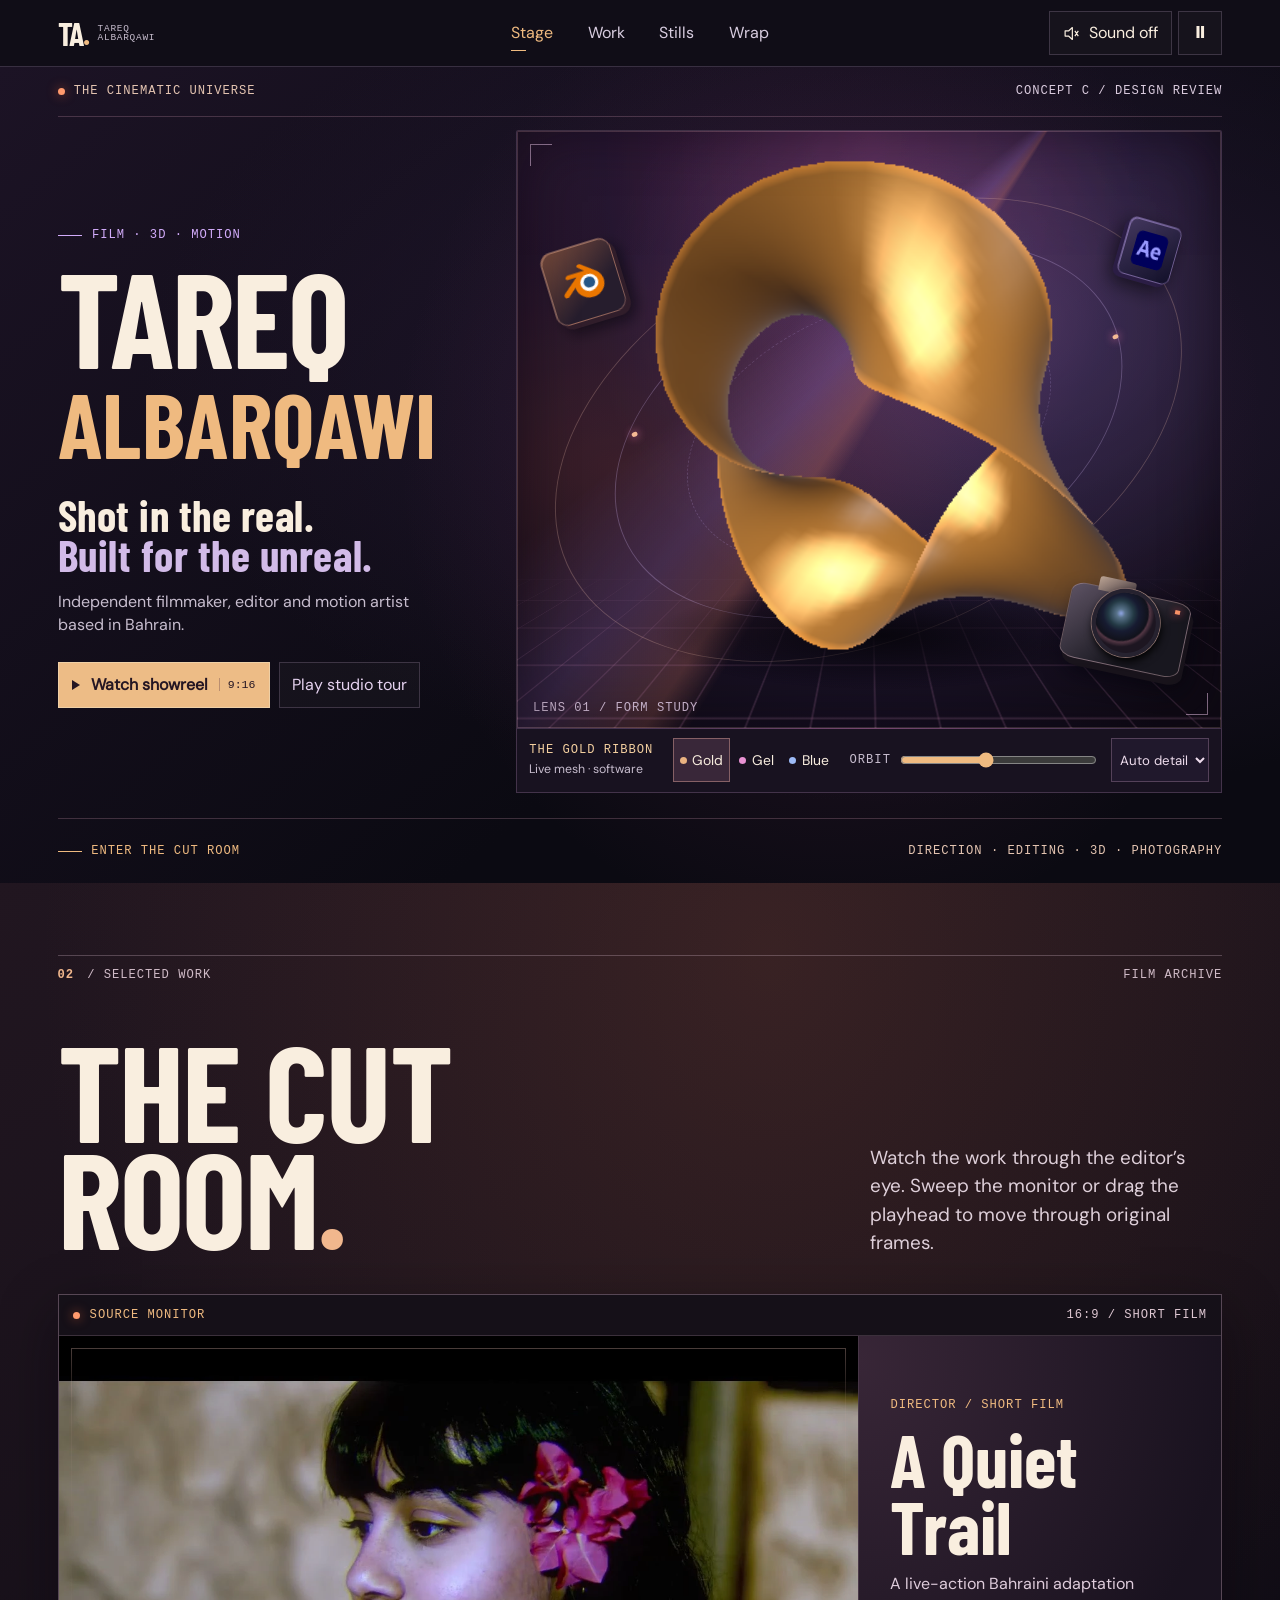
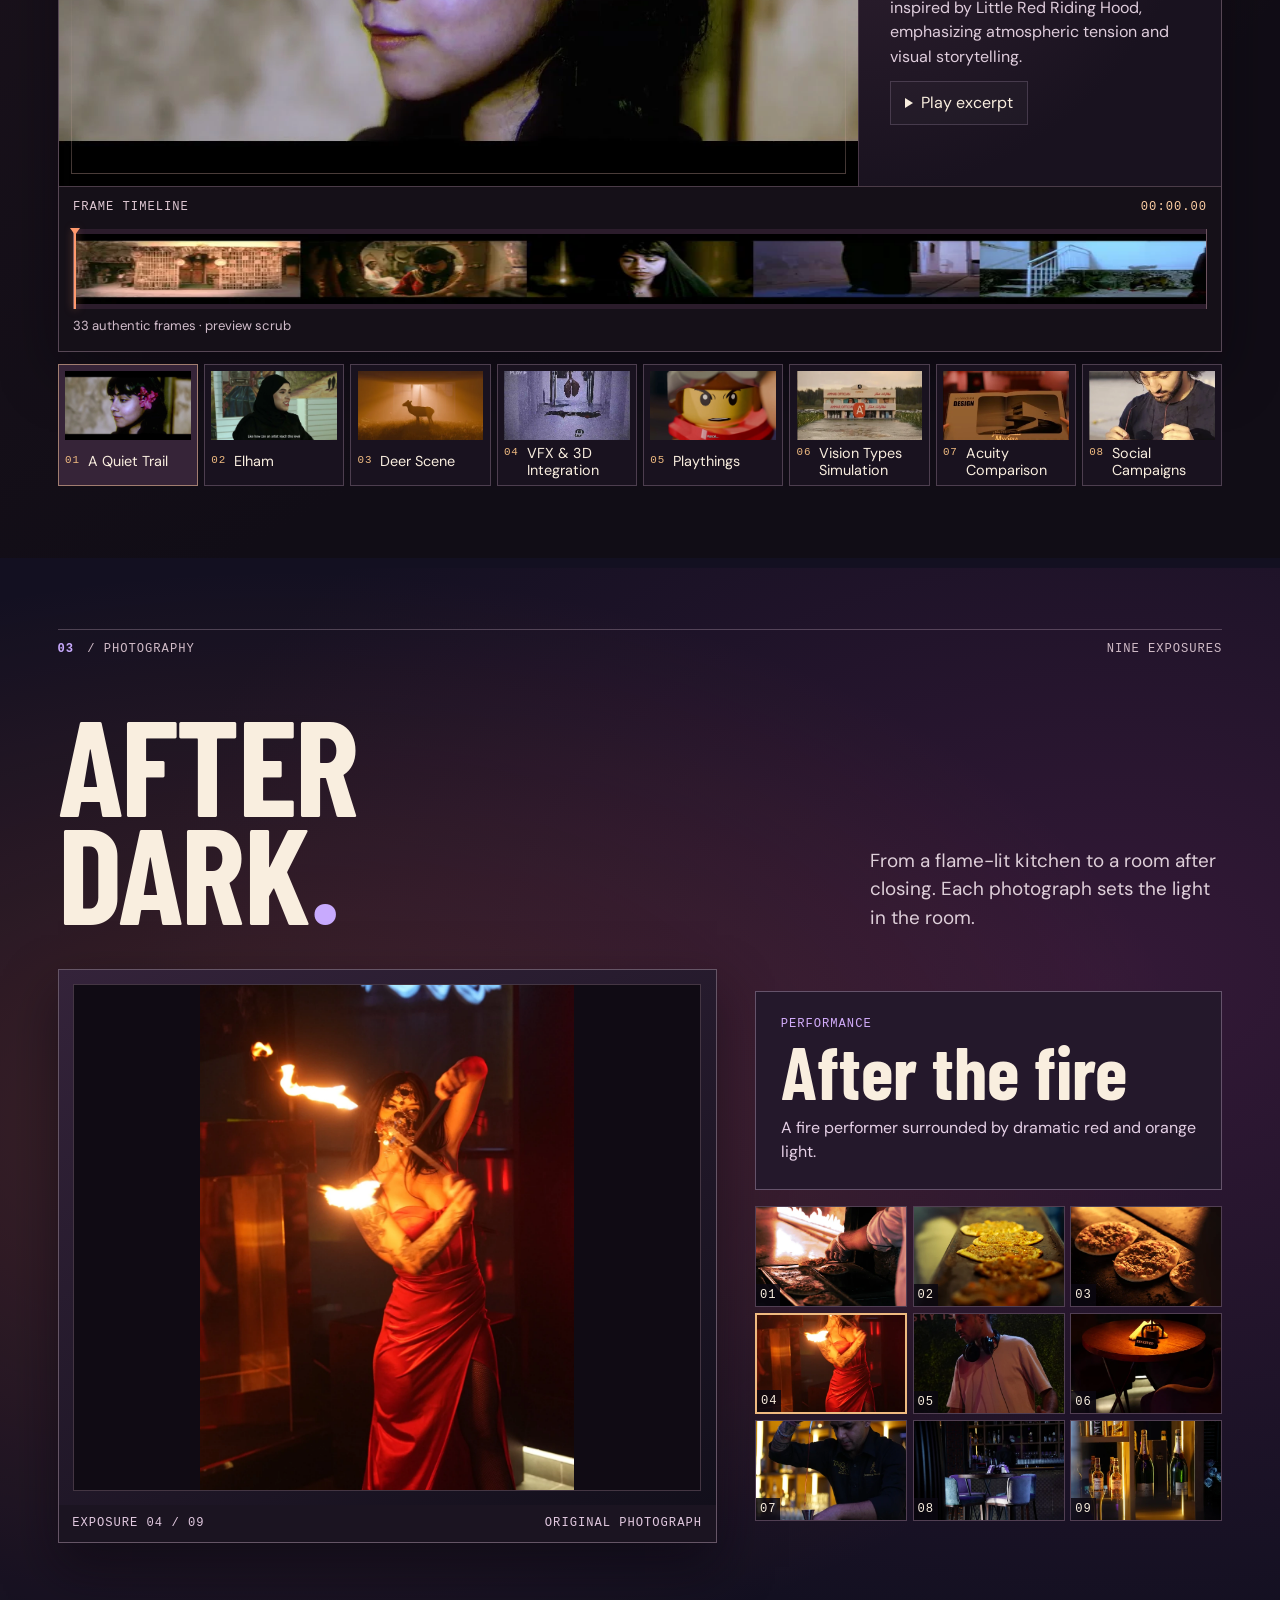
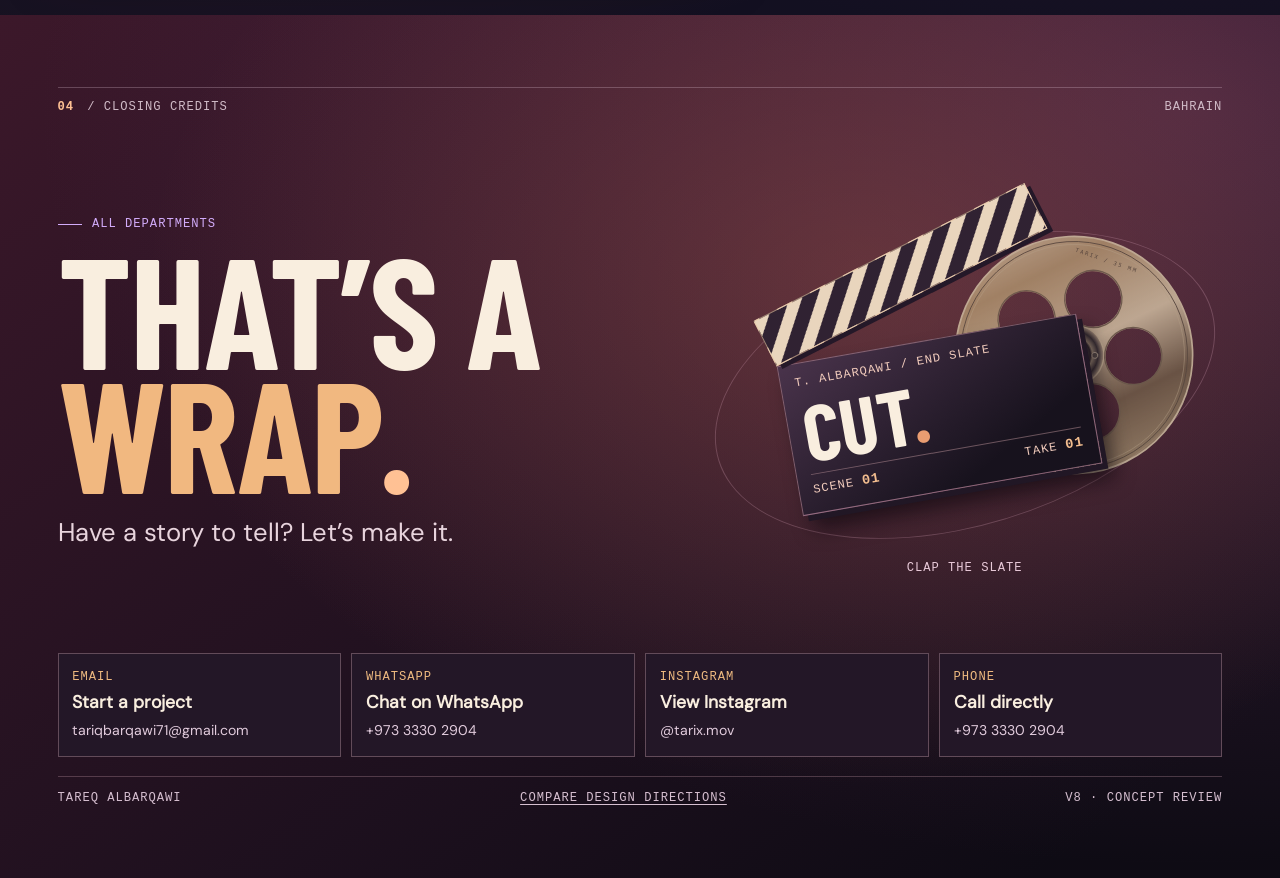
==== commit b74f5b47: "Refine Concept C framing and verify the interactive review [skip netlify] [skip ci]" ====
--- a/v8/phase-1b/index.html
+++ b/v8/phase-1b/index.html
@@ -17,7 +17,7 @@
   <div class="nav-inner shell">
     <a href="#top" class="signature" aria-label="Tareq Albarqawi, back to top"><b>TA<span>.</span></b><span class="mono signature-word">Tareq<br>Albarqawi</span></a>
     <nav aria-label="Chapters"><a href="#stage" aria-current="location">Stage</a><a href="#work">Work</a><a href="#stills">Stills</a><a href="#wrap">Wrap</a></nav>
-    <div class="nav-controls"><button type="button" class="quiet-button" data-sound aria-pressed="false"><svg width="17" height="17" viewBox="0 0 20 20" aria-hidden="true"><path d="M2.5 7h4l4.5-4v14l-4.5-4h-4zM14 7l4 6M18 7l-4 6" fill="none" stroke="currentColor" stroke-width="1.4" stroke-linejoin="round"/></svg><span>Sound off</span></button>
+    <div class="nav-controls"><button type="button" class="quiet-button" title="Interaction sounds; film volume is separate" data-sound aria-pressed="false"><svg width="17" height="17" viewBox="0 0 20 20" aria-hidden="true"><path d="M2.5 7h4l4.5-4v14l-4.5-4h-4zM14 7l4 6M18 7l-4 6" fill="none" stroke="currentColor" stroke-width="1.4" stroke-linejoin="round"/></svg><span>Sound off</span></button>
     <button type="button" class="quiet-button motion-toggle" data-motion aria-pressed="false" aria-label="Pause motion"><span aria-hidden="true">Ⅱ</span></button></div>
   </div>
   <div class="chapter-progress" aria-hidden="true"><span></span></div>
@@ -30,7 +30,7 @@
     <div class="hero-copy">
       <p class="eyebrow mono"><span></span> Film · 3D · Motion</p>
       <h1 id="hero-title" aria-label="Tareq Albarqawi"><span class="hero-first">TAREQ</span> <span class="hero-surname">ALBARQAWI</span></h1>
-      <p class="hero-line">Shot in the real.<br><em>Built for the unreal.</em></p>
+      <p class="hero-line">Shot in the real.<br> <em>Built for the unreal.</em></p>
       <p class="hero-role">Independent filmmaker, editor and motion artist<br class="wide"> based in Bahrain.</p>
       <div class="hero-actions">
         <a class="gold-button" href="https://www.youtube.com/shorts/CYh5Zr_7LJ8?feature=share" data-screen="showreel"><span class="play" aria-hidden="true"></span><span>Watch showreel</span><small>9:16</small></a>
--- a/v8/phase-1b/universe.css
+++ b/v8/phase-1b/universe.css
@@ -8,7 +8,6 @@
 button,input,select{font:inherit;color:inherit}
 button,select{cursor:pointer}
 button:disabled{cursor:wait}
-button{&:focus-visible{outline:2px solid var(--gold);outline-offset:4px}}
 :where(a,button,input,select):focus-visible{outline:2px solid var(--gold);outline-offset:4px}
 a{color:inherit;text-decoration:none}
 img{display:block;max-width:100%;height:auto}
@@ -252,10 +251,11 @@
  .hero-copy{padding-block:1.45rem 1.1rem}
  .hero-copy h1{font-size:clamp(4.45rem,17.7vw,7.7rem)}
  .hero-line{font-size:clamp(1.6rem,5.5vw,2.25rem);line-height:.94}
- .hero-line br{display:none}
+ .hero-line br{display:initial}
  .hero-role{margin-top:.6rem}
  .wide{display:none}
- .hero-actions{margin-top:1rem}
+ .hero-actions{margin-top:1rem;gap:.4rem}
+ .hero-actions :is(.gold-button,.tour-button){font-size:.91rem;padding-inline:.61rem}
  .stage-rig{margin-block:0 .7rem}
  .lens-field{aspect-ratio:1.27}
  .scene-console{padding:.42rem .5rem;gap:.3rem .45rem}
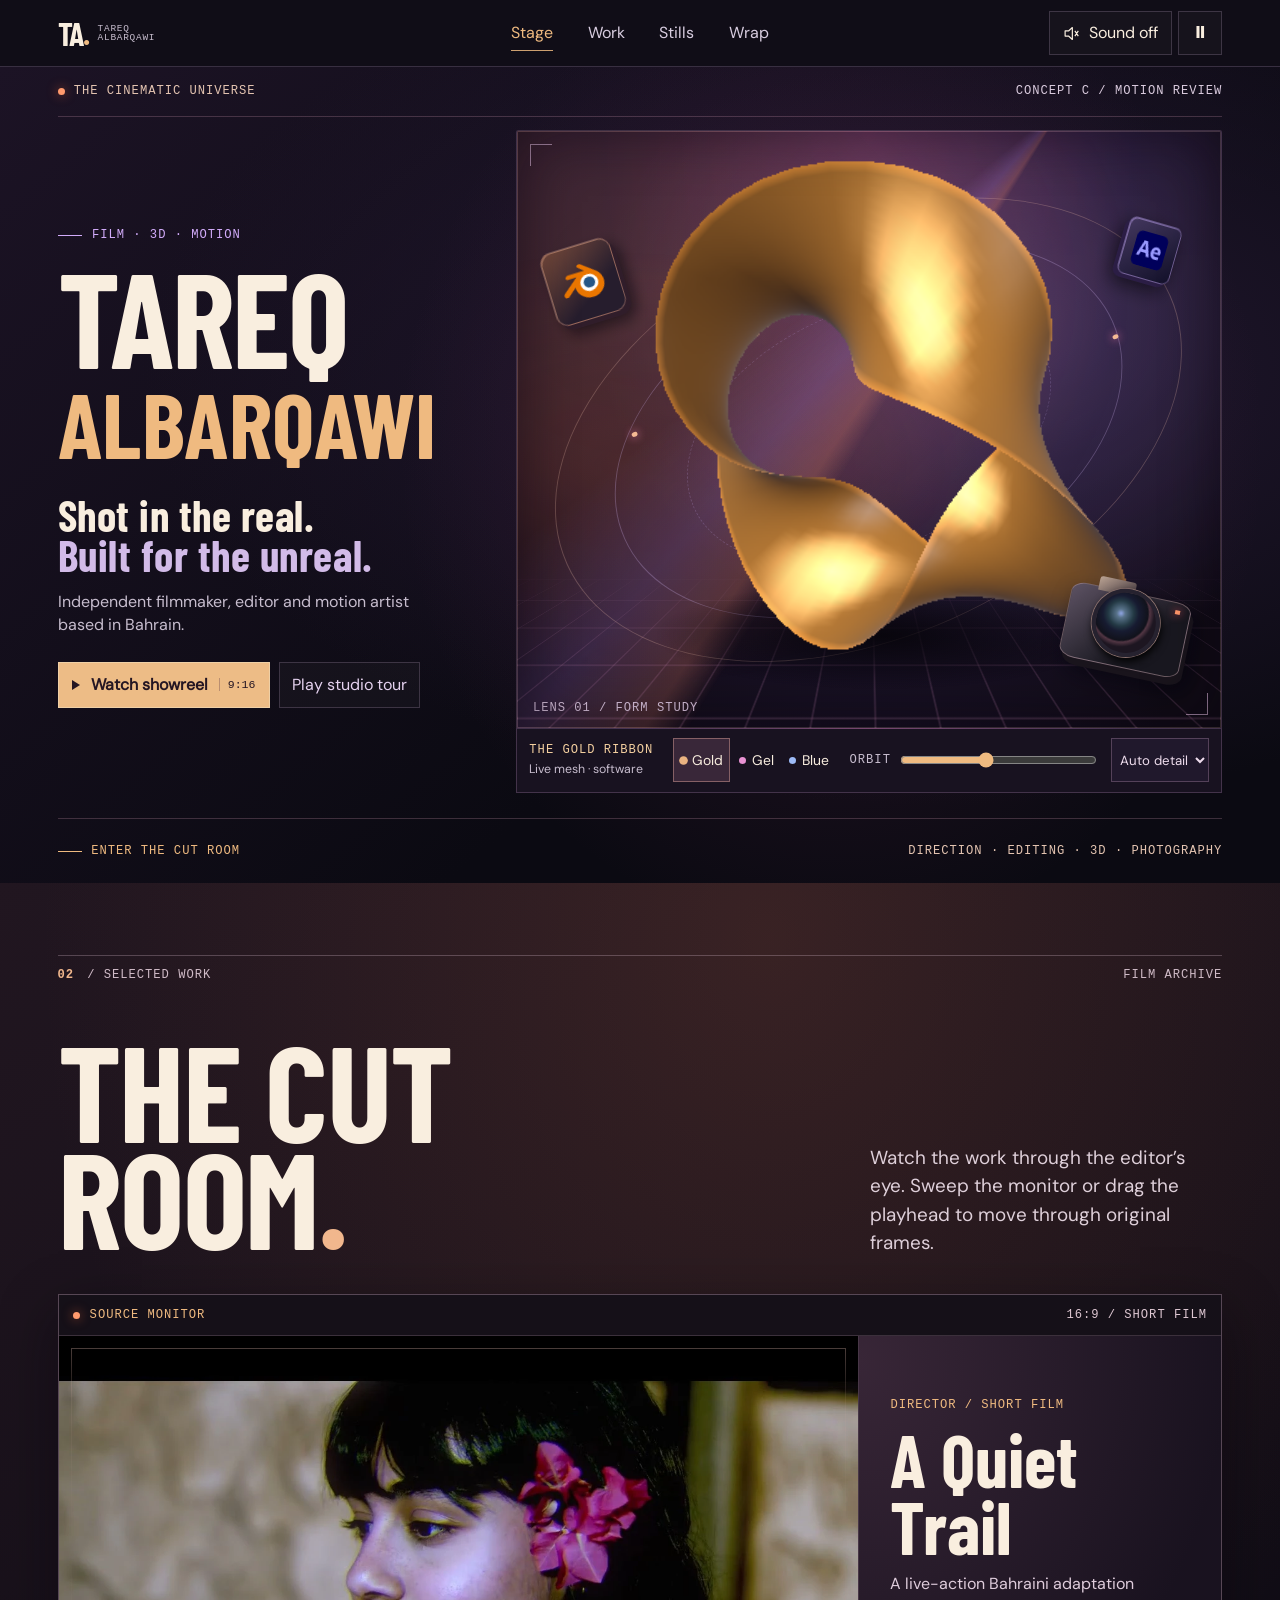
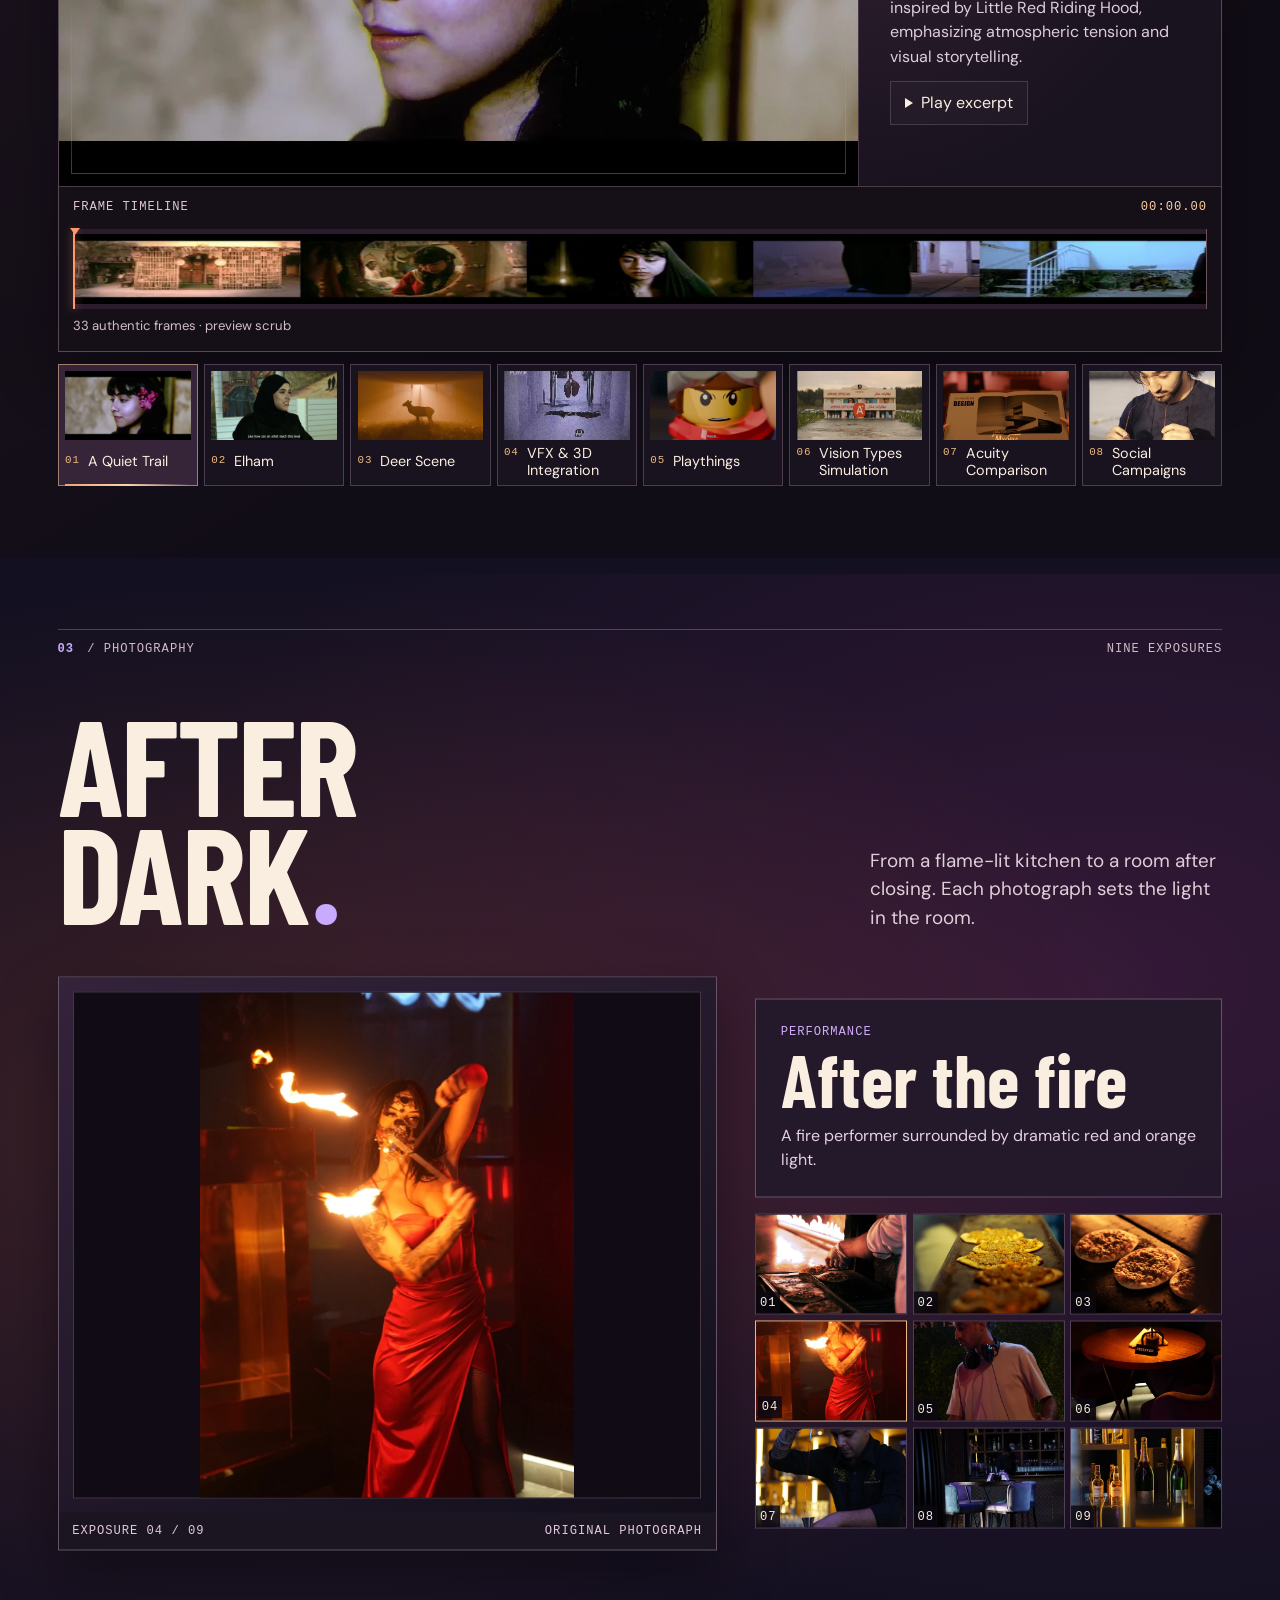
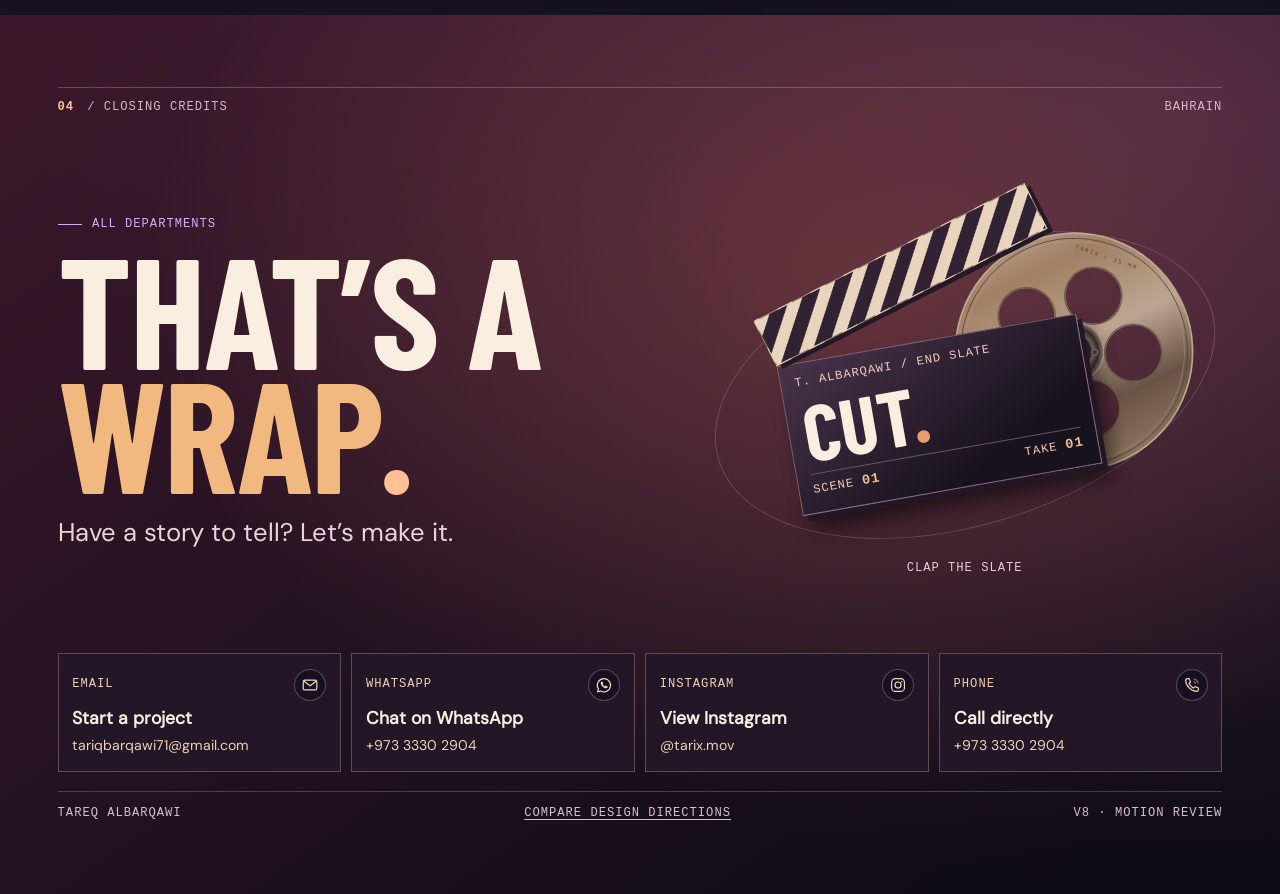
==== commit 7b9d2481: "Polish Concept C motion and dock Geralt inside his box [skip netlify] [skip ci]" ====
--- a/v8/phase-1b/index.html
+++ b/v8/phase-1b/index.html
@@ -9,6 +9,7 @@
 <link rel="icon" href="../../favicon.png">
 <link rel="preload" href="../../assets/barlow-condensed-bold.ttf" as="font" type="font/ttf" crossorigin>
 <link rel="stylesheet" href="universe.css">
+<link rel="stylesheet" href="motion.css">
 <script src="universe.js" defer></script>
 </head>
 <body id="top">
@@ -26,7 +27,7 @@
 <section class="stage-section chapter" id="stage" data-chapter="stage" aria-labelledby="hero-title">
   <div class="stage-halo" aria-hidden="true"></div>
   <div class="shell stage-layout">
-    <div class="stage-overline mono"><span><b class="tally"></b> The Cinematic Universe</span><a href="../phase-1/index.html">Concept C / Design review</a></div>
+    <div class="stage-overline mono"><span><b class="tally"></b> The Cinematic Universe</span><a href="../phase-1/index.html">Concept C / Motion review</a></div>
     <div class="hero-copy">
       <p class="eyebrow mono"><span></span> Film · 3D · Motion</p>
       <h1 id="hero-title" aria-label="Tareq Albarqawi"><span class="hero-first">TAREQ</span> <span class="hero-surname">ALBARQAWI</span></h1>
@@ -37,9 +38,10 @@
         <button type="button" class="tour-button" data-tour aria-pressed="false">Play studio tour</button>
       </div>
     </div>
-    <div class="stage-rig" data-stage-rig>
+    <div class="stage-rig" data-stage-rig data-gel="0">
       <div class="lens-field" data-orbit-area>
         <div class="stage-back" aria-hidden="true"></div>
+        <div class="stage-wash wash-gold" aria-hidden="true"></div><div class="stage-wash wash-gel" aria-hidden="true"></div><div class="stage-wash wash-blue" aria-hidden="true"></div>
         <div class="stage-prism" aria-hidden="true"></div>
         <div class="orbit-ring" aria-hidden="true"><i></i><i></i><i></i></div>
         <div class="floor-rig" aria-hidden="true"></div>
@@ -48,7 +50,8 @@
         <canvas data-scene hidden aria-hidden="true"></canvas>
         <div class="chip chip-blender" aria-hidden="true"><img src="../../assets/blender-mark.svg" alt="" width="56" height="46"></div>
         <div class="chip chip-ae" aria-hidden="true"><img src="../../assets/after-effects.svg" alt="" width="42" height="42"></div>
-        <div class="practical" aria-hidden="true"><span class="practical-body"></span><span class="practical-glass"></span><span class="practical-tally"></span></div>
+        <button type="button" class="practical" data-practical aria-label="Trigger the studio camera flash" title="Camera flash"><span class="practical-body"></span><span class="practical-glass"></span><span class="practical-tally"></span></button>
+        <div class="practical-spill" aria-hidden="true"></div>
         <div class="reticle a" aria-hidden="true"></div><div class="reticle b" aria-hidden="true"></div>
         <span class="scope-label mono" aria-hidden="true">LENS 01 / FORM STUDY</span>
       </div>
@@ -92,7 +95,7 @@
         </div>
         <div class="timeline" data-timeline>
           <div class="timeline-label mono"><label for="scrub">Frame timeline</label><output for="scrub" data-timecode aria-hidden="true">00:00.00</output></div>
-          <div class="timeline-track"><div class="timeline-film" aria-hidden="true"><span></span><span></span><span></span><span></span><span></span></div><span class="playhead" aria-hidden="true"></span><input type="range" id="scrub" min="0" max="32" value="0" step="1" aria-label="Scrub the original video frames"></div>
+          <div class="timeline-track"><div class="timeline-film" aria-hidden="true"><span></span><span></span><span></span><span></span><span></span></div><span class="timeline-ink" aria-hidden="true"></span><span class="playhead" aria-hidden="true"></span><input type="range" id="scrub" min="0" max="32" value="0" step="1" aria-label="Scrub the original video frames"></div>
           <p data-frame-note class="frame-note">33 authentic frames · preview scrub</p>
         </div>
         <p class="timeline-empty mono" data-no-timeline hidden>YouTube original · no native frame sheet</p>
@@ -193,7 +196,7 @@
   </div>
 </section>
 <section class="wrap-section chapter" id="wrap" data-chapter="wrap" aria-labelledby="wrap-title">
-  <div class="wrap-light" aria-hidden="true"></div>
+  <div class="wrap-light" aria-hidden="true"></div><div class="wrap-shutter" aria-hidden="true"></div>
   <div class="shell">
     <div class="chapter-slate mono"><span><b>04</b> / Closing credits</span><span>Bahrain</span></div>
     <div class="wrap-grid">
@@ -212,11 +215,13 @@
         <p class="visually-hidden" aria-live="polite" data-clap-status></p>
       </div>
     </div>
-    <address class="contact-links"><a href="mailto:tariqbarqawi71@gmail.com"><span class="mono">Email</span><strong>Start a project</strong><span>tariqbarqawi71@gmail.com</span></a>
-<a href="https://wa.me/97333302904"><span class="mono">WhatsApp</span><strong>Chat on WhatsApp</strong><span>+973 3330 2904</span></a>
-<a href="https://www.instagram.com/tarix.mov/"><span class="mono">Instagram</span><strong>View Instagram</strong><span>@tarix.mov</span></a>
-<a href="tel:+97333302904"><span class="mono">Phone</span><strong>Call directly</strong><span>+973 3330 2904</span></a></address>
-    <footer class="wrap-footer mono"><span>Tareq Albarqawi</span><a href="../phase-1/index.html">Compare design directions</a><span>V8 · Concept review</span></footer>
+    <address class="contact-links">
+      <a data-channel="email" href="mailto:tariqbarqawi71@gmail.com"><span class="contact-cap"><span class="mono">Email</span><span class="channel-icon"><svg viewBox="0 0 24 24" aria-hidden="true"><rect x="3" y="5.5" width="18" height="13" rx="2"/><path d="m4 7 8 6 8-6"/></svg></span></span><strong>Start a project</strong><span>tariqbarqawi71@gmail.com</span></a>
+      <a data-channel="whatsapp" href="https://wa.me/97333302904"><span class="contact-cap"><span class="mono">WhatsApp</span><span class="channel-icon"><svg viewBox="0 0 24 24" aria-hidden="true"><path d="M4.6 17.3 3.4 21l4-1.1a8.8 8.8 0 1 0-2.8-2.6Z"/><path class="channel-fill" d="M9 7.4c.3-.2.8-.1.9.2l.9 2c.1.3 0 .5-.2.8l-.6.6a7.6 7.6 0 0 0 3.2 2.8l.6-.8c.2-.2.4-.3.7-.2l2 .9c.3.2.4.6.3 1-.3 1-1.1 1.6-2 1.6-2.4 0-6.4-2.6-7.1-5.6-.3-1.4.4-2.8 1.3-3.3Z"/></svg></span></span><strong>Chat on WhatsApp</strong><span>+973 3330 2904</span></a>
+      <a data-channel="instagram" href="https://www.instagram.com/tarix.mov/"><span class="contact-cap"><span class="mono">Instagram</span><span class="channel-icon"><svg viewBox="0 0 24 24" aria-hidden="true"><rect x="3.5" y="3.5" width="17" height="17" rx="5"/><circle cx="12" cy="12" r="4"/><circle class="channel-fill" cx="17" cy="7.5" r="1"/></svg></span></span><strong>View Instagram</strong><span>@tarix.mov</span></a>
+      <a data-channel="phone" href="tel:+97333302904"><span class="contact-cap"><span class="mono">Phone</span><span class="channel-icon"><svg viewBox="0 0 24 24" aria-hidden="true"><path d="M8.1 3.5 10 8l-2 2a14 14 0 0 0 6 6l2-2 4.5 2v2.4c0 1.2-.9 2.1-2.1 2.1C11 20.5 3.5 13 3.5 5.6c0-1.2.9-2.1 2.1-2.1z"/><path class="phone-wave" d="M14.5 4a6.9 6.9 0 0 1 5.5 5.5m-5.5-2a3.3 3.3 0 0 1 2 2"/></svg></span></span><strong>Call directly</strong><span>+973 3330 2904</span></a>
+    </address>
+    <footer class="wrap-footer mono"><span>Tareq Albarqawi</span><a href="../phase-1/index.html">Compare design directions</a><span>V8 · Motion review</span></footer>
   </div>
 </section>
 </main>
@@ -235,7 +240,12 @@
     <button type="button" class="gold-button" data-dock-geralt>Back to the studio</button>
   </div>
 </dialog>
-<button type="button" class="geralt-companion" data-companion aria-label="Say hello to Geralt" hidden><img src="../../assets/geralt.svg" alt="" width="66" height="66" loading="lazy"><span aria-hidden="true"></span></button>
+<div class="geralt-curtain" aria-hidden="true" hidden></div>
+<button type="button" class="geralt-companion" data-companion aria-label="Say hello to Geralt in his cardboard box" hidden>
+  <img class="box-back" src="media/geralt/cardboard-box.svg" alt="" width="64" height="64" loading="lazy">
+  <img class="box-cat" src="../../assets/geralt.svg" alt="" width="64" height="64" loading="lazy">
+  <img class="box-front" src="media/geralt/cardboard-box-front.svg" alt="" width="64" height="64" loading="lazy">
+</button>
 <script type="application/json" id="films-c">{"showreel":{"title":"Showreel 2026","role":"3D Animation / Motion Design / Live Action","description":"A single pass through the work: 3D environments, motion design, live-action grading and the seams where they meet.","ratio":"9:16","poster":"../../assets/showreel-CYh5Zr_7LJ8.webp","category":"Showreel","youtube":"https://www.youtube.com/shorts/CYh5Zr_7LJ8?feature=share","media":"media/reel-review.webm","mediaNote":"Full 2026 showreel · 9:16 · compact review copy"},"a-quiet-trail":{"title":"A Quiet Trail","role":"Director","description":"A live-action Bahraini adaptation inspired by Little Red Riding Hood, emphasizing atmospheric tension and visual storytelling.","ratio":"16:9","poster":"../../assets/a-quiet-trail-w04hOwvVkdc.webp","category":"Short film","youtube":"https://www.youtube.com/watch?v=w04hOwvVkdc","preview":{"columns":6,"rows":6,"frameCount":33,"times":[0.0,12.75,25.5,38.291667,51.041667,63.791667,76.541667,89.291667,102.083333,114.833333,127.583333,140.333333,153.083333,165.833333,178.625,191.375,204.125,216.875,229.625,242.416667,255.166667,267.916667,280.666667,293.416667,306.166667,318.958333,331.708333,344.458333,357.208333,369.958333,382.75,395.5,408.25],"duration":408.291667,"frameWidth":640,"frameHeight":360,"sheet":"../../assets/video-previews/a-quiet-trail.webp"},"media":"media/quiet-trail-excerpt.webm","mediaNote":"12-second excerpt · original film, 01:32–01:44"},"elham":{"title":"Elham","role":"Editor & Assistant Cinematographer","description":"A documentary biopic detailing a Bahraini artist's journey from art school to becoming an art educator.","ratio":"16:9","poster":"../../assets/elham-3bs6WSHtgNQ.webp","category":"Documentary","youtube":"https://www.youtube.com/watch?v=3bs6WSHtgNQ","preview":{"columns":6,"rows":6,"frameCount":33,"times":[0.0,22.288933,44.577867,66.8668,89.155733,111.4113,133.700233,155.989167,178.2781,200.567033,222.855967,245.1449,267.400467,289.6894,311.978333,334.267267,356.5562,378.845133,401.134067,423.423,445.711933,467.9675,490.256433,512.545367,534.8343,557.123233,579.412167,601.7011,623.956667,646.2456,668.534533,690.823467,713.1124],"duration":713.145767,"frameWidth":640,"frameHeight":360,"sheet":"../../assets/video-previews/elham.webp"}},"deer-scene":{"title":"Deer Scene","role":"3D Artist","description":"An idling deer in an atmospheric Blender environment, exploring lighting and mood.","ratio":"16:9","poster":"../phase-1/media/deer-frame.webp","category":"3D environment","preview":{"columns":6,"rows":6,"frameCount":33,"times":[0.0,0.458333,0.875,1.333333,1.791667,2.208333,2.666667,3.125,3.541667,4.0,4.458333,4.875,5.333333,5.791667,6.208333,6.666667,7.083333,7.541667,8.0,8.416667,8.875,9.333333,9.75,10.208333,10.666667,11.083333,11.541667,12.0,12.416667,12.875,13.333333,13.75,14.208333],"duration":14.25,"frameWidth":640,"frameHeight":360,"sheet":"../../assets/video-previews/deer-scene.webp"}},"vfx":{"title":"VFX & 3D Integration","role":"VFX Artist","description":"Integrating 3D models into real-world live-action footage for dynamic visual effects.","ratio":"9:16","poster":"../../assets/vfx-kDgd1eqAqTs.webp","category":"Visual effects","youtube":"https://www.youtube.com/watch?v=kDgd1eqAqTs","preview":{"columns":6,"rows":6,"frameCount":33,"times":[0.0,1.1,2.2,3.3,4.4,5.5,6.566667,7.666667,8.766667,9.866667,10.966667,12.066667,13.166667,14.266667,15.366667,16.466667,17.533333,18.633333,19.733333,20.833333,21.933333,23.033333,24.133333,25.233333,26.333333,27.433333,28.533333,29.6,30.7,31.8,32.9,34.0,35.1],"duration":35.133333,"frameWidth":270,"frameHeight":480,"sheet":"../../assets/video-previews/vfx.webp"}},"playthings":{"title":"Playthings","role":"Solo Creator - 3D Animation","description":"An independent 3D animated short focusing on suspense and stylized storytelling.","ratio":"16:9","poster":"../../assets/playthings-hDDDlkD6jYc.webp","category":"3D animation","youtube":"https://www.youtube.com/watch?v=hDDDlkD6jYc"},"vision-types":{"title":"Vision Types Simulation","role":"3D & Motion Designer","description":"Highly realistic simulation of optical vision impairments combining Blender and After Effects.","ratio":"9:16","poster":"../../assets/vision-types-JmTyY6GTCEQ.webp","category":"Motion design","youtube":"https://www.youtube.com/watch?v=JmTyY6GTCEQ","preview":{"columns":6,"rows":6,"frameCount":33,"times":[0.0,0.566667,1.133333,1.7,2.266667,2.833333,3.4,3.966667,4.533333,5.066667,5.633333,6.2,6.766667,7.333333,7.9,8.466667,9.033333,9.6,10.166667,10.733333,11.3,11.866667,12.433333,13.0,13.533333,14.1,14.666667,15.233333,15.8,16.366667,16.933333,17.5,18.066667],"duration":18.1,"frameWidth":270,"frameHeight":480,"sheet":"../../assets/video-previews/vision-types.webp"}},"acuity":{"title":"Acuity Comparison","role":"3D & Motion Designer","description":"A split-screen technical visualization comparing optical conditions side-by-side.","ratio":"9:16","poster":"../../assets/acuity-rgeq3qAihJA.webp","category":"Motion design","youtube":"https://www.youtube.com/watch?v=rgeq3qAihJA","preview":{"columns":6,"rows":6,"frameCount":33,"times":[0.0,0.8,1.6,2.433333,3.233333,4.033333,4.866667,5.666667,6.466667,7.266667,8.066667,8.9,9.7,10.5,11.333333,12.133333,12.933333,13.733333,14.533333,15.366667,16.166667,16.966667,17.8,18.6,19.4,20.2,21.0,21.833333,22.633333,23.433333,24.266667,25.066667,25.866667],"duration":25.9,"frameWidth":270,"frameHeight":480,"sheet":"../../assets/video-previews/acuity.webp"}},"social-campaigns":{"title":"Social Campaigns","role":"Videographer & Editor","description":"High-end commercial videography tailored for engaging brand marketing campaigns.","ratio":"9:16","poster":"../../assets/social-campaigns-flJJizkurxQ.webp","category":"Commercial","youtube":"https://www.youtube.com/watch?v=flJJizkurxQ","preview":{"columns":6,"rows":6,"frameCount":33,"times":[0.0,2.48,4.96,7.48,9.96,12.44,14.96,17.44,19.92,22.4,24.88,27.4,29.88,32.36,34.88,37.36,39.84,42.32,44.8,47.32,49.8,52.28,54.8,57.28,59.76,62.24,64.72,67.24,69.72,72.2,74.72,77.2,79.68],"duration":79.72,"frameWidth":270,"frameHeight":480,"sheet":"../../assets/video-previews/social-campaigns.webp"}}}</script>
 <script type="application/json" id="photos-c">[{"title":"Into the heat","category":"Culinary","number":"01","palette":"amber","alt":"Preparation beside a dramatic flame-lit oven.","small":"../../assets/photography/frame-01-480.webp","image":"../../assets/photography/frame-01-960.webp","detail":"../../assets/photography/frame-01-1367.webp"},{"title":"A matter of focus","category":"Culinary","number":"02","palette":"amber","alt":"Close-up of food being prepared, with a shallow depth of field.","small":"../../assets/photography/frame-02-480.webp","image":"../../assets/photography/frame-02-960.webp","detail":"../../assets/photography/frame-02-1367.webp"},{"title":"Oven light","category":"Culinary","number":"03","palette":"amber","alt":"Freshly baked food beside the warm glow of an oven.","small":"../../assets/photography/frame-03-480.webp","image":"../../assets/photography/frame-03-960.webp","detail":"../../assets/photography/frame-03-1367.webp"},{"title":"After the fire","category":"Performance","number":"04","palette":"fire","alt":"A fire performer surrounded by dramatic red and orange light.","small":"../../assets/photography/frame-04-480.webp","image":"../../assets/photography/frame-04-960.webp","detail":"../../assets/photography/frame-04-1367.webp"},{"title":"The night has a rhythm","category":"Nightlife","number":"05","palette":"indigo","alt":"A DJ wearing headphones in atmospheric nightlife lighting.","small":"../../assets/photography/frame-05-480.webp","image":"../../assets/photography/frame-05-960.webp","detail":"../../assets/photography/frame-05-1367.webp"},{"title":"A place in the dark","category":"Atmosphere","number":"06","palette":"amber","alt":"A reserved table illuminated by a warm pool of light.","small":"../../assets/photography/frame-06-480.webp","image":"../../assets/photography/frame-06-960.webp","detail":"../../assets/photography/frame-06-1367.webp"},{"title":"Between pours","category":"People & craft","number":"07","palette":"amber","alt":"A bartender preparing a beverage in a warmly lit bar.","small":"../../assets/photography/frame-07-480.webp","image":"../../assets/photography/frame-07-960.webp","detail":"../../assets/photography/frame-07-1367.webp"},{"title":"Blue hour, indoors","category":"Interiors","number":"08","palette":"indigo","alt":"A moody lounge interior with blue and purple lighting.","small":"../../assets/photography/frame-08-480.webp","image":"../../assets/photography/frame-08-960.webp","detail":"../../assets/photography/frame-08-1367.webp"},{"title":"Liquid gold","category":"Details","number":"09","palette":"amber","alt":"Bottles arranged on shelves illuminated by dramatic gold lighting.","small":"../../assets/photography/frame-09-480.webp","image":"../../assets/photography/frame-09-960.webp","detail":"../../assets/photography/frame-09-1367.webp"}]</script>
 </body>
--- a/v8/phase-1b/universe.css
+++ b/v8/phase-1b/universe.css
@@ -180,10 +180,7 @@
 .exposure-tab:hover,.exposure-tab[aria-pressed=true]{border:2px solid var(--gold)}
 .geralt-peek{position:absolute;z-index:1;top:0;left:36%;width:clamp(4.5rem,7vw,6.1rem);aspect-ratio:1;border:0;background:none;padding:0;transform:translateY(-55%) rotate(-8deg);transform-origin:bottom center}
 .geralt-peek img,.geralt-companion img{image-rendering:pixelated;width:100%;height:100%;object-fit:contain;pointer-events:none}
-.geralt-peek:hover{transform:translateY(-60%) rotate(-6deg)}
-.geralt-companion{position:fixed;z-index:13;bottom:calc(12px + env(safe-area-inset-bottom));right:calc(12px + env(safe-area-inset-right));width:64px;height:64px;padding:0;border:0;background:none}
-.geralt-companion img{clip-path:inset(0 0 28% 0)}
-.geralt-companion span{position:absolute;inset:auto 0 3% 0;height:29%;border:1px solid #f4ba8eaa;border-radius:47%;background:radial-gradient(ellipse at 50% 0,#48324a,#191121 76%);box-shadow:0 6px 14px #06030bb0}
+.geralt-companion{padding:0;border:0;background:none}
 .wrap-section{--chapter-accent:#ffc194;background:linear-gradient(145deg,#3c182a,#1d101e 60%,#0e0b14 90%)}
 .wrap-light{position:absolute;z-index:-1;inset:-12% -2% -4%;pointer-events:none;background:radial-gradient(ellipse at 67% 37%,#c567494e,transparent 57%),radial-gradient(ellipse at 91% 20%,#7b40716a,transparent 67%);transform:translateY(var(--halo-shift,0));transition:opacity 250ms ease}
 .wrap-grid{display:grid;grid-template-columns:minmax(0,1.1fr) minmax(0,.9fr);align-items:center;gap:1.2rem;padding-block:clamp(2.4rem,6vw,5.5rem)}
@@ -209,9 +206,6 @@
 .contact-links .mono{color:var(--gold)}
 .contact-links strong{font-size:1.1rem}
 .contact-links a>span:last-child{color:#e1cbdc;font-size:.88rem}
-.contact-links a:hover{border-color:#ffc391;background:#482938}
-.contact-links a[href*="wa.me"]:hover{background:#144335}
-.contact-links a[href*="instagram"]:hover{background:linear-gradient(142deg,#413276,#802d5b,#865431)}
 .wrap-footer{display:flex;justify-content:space-between;gap:.7rem;flex-wrap:wrap;border-top:1px solid #d3a6b149;margin-top:1.2rem;padding-top:.8rem;color:#d6bfd0}
 .wrap-footer a{text-decoration:underline;text-underline-offset:.25em}
 .tour-status{position:fixed;z-index:15;right:calc(1rem + env(safe-area-inset-right));bottom:calc(1rem + env(safe-area-inset-bottom));max-width:calc(100vw - 2rem);display:flex;align-items:center;gap:.9rem;padding:.6rem;border:1px solid #efc09785;background:#22142af5;box-shadow:0 12px 30px #07050bd9}
--- a/v8/phase-1b/motion.css
+++ b/v8/phase-1b/motion.css
@@ -0,0 +1,265 @@
+/* Motion cues for Concept C. Color layers and travel have separate channels. */
+:root {
+  --cue-ease: cubic-bezier(.21,.78,.2,1);
+  --cut-ease: cubic-bezier(.22,.65,.16,1);
+  --gel-ease: cubic-bezier(.33,0,.21,1);
+}
+.nav-inner nav a {
+  transition: color 220ms ease;
+}
+.nav-inner nav a::after, .nav-inner nav a[aria-current]::after {
+  content:"";
+  position:absolute;
+  inset:auto 0 4px;
+  width:100%;
+  height:1px;
+  background:currentColor;
+  opacity:0;
+  transform:scaleX(.22);
+  transform-origin:left;
+  transition:transform 360ms var(--cue-ease),opacity 260ms ease;
+}
+.nav-inner nav a:is(:hover,:focus-visible,[aria-current]) {color:var(--gold)}
+.nav-inner nav a:is(:hover,:focus-visible,[aria-current])::after {opacity:.85;transform:scaleX(1)}
+.signature b span {display:inline-block;transition:transform 300ms var(--cue-ease)}
+.signature:is(:hover,:focus-visible) b span {transform:translateY(-3px)}
+.quiet-button,.outline-button,.tour-button,.gold-button,.relight button,.quality-select select {
+  transition:background-color 320ms ease,border-color 260ms ease,color 230ms ease,transform 300ms var(--cue-ease);
+}
+.quiet-button:active,.outline-button:active,.tour-button:active,.gold-button:active,.relight button:active {transform:scale(.965)}
+.quiet-button svg,.outline-button .play,.gold-button .play,.relight i {transition:transform 330ms var(--cue-ease)}
+.quiet-button:is(:hover,:focus-visible) svg {transform:rotate(-9deg) scale(1.09)}
+.outline-button:is(:hover,:focus-visible) .play,.gold-button:is(:hover,:focus-visible) .play {transform:translateX(2px) scale(1.1)}
+.relight button[aria-pressed=true] i {transform:scale(1.24)}
+.relight button:focus-visible,.relight button:hover,.quality-select select:is(:hover,:focus-visible) {border-color:#e6b2a088}
+.stage-bottom .chapter-dash {transform-origin:left;transition:transform 350ms var(--cue-ease)}
+.stage-bottom a:is(:hover,:focus-visible) .chapter-dash {transform:scaleX(1.24)}
+
+.hero-copy .eyebrow,.hero-line,.hero-role,.hero-actions,.stage-rig {
+  animation:studio-rise 740ms var(--cue-ease) backwards;
+}
+.hero-line {animation-delay:190ms}.hero-role {animation-delay:248ms}.hero-actions {animation-delay:302ms}
+.stage-rig {animation-name:studio-open;animation-delay:72ms;animation-duration:980ms}
+@keyframes studio-rise {from {opacity:0;transform:translateY(15px)}}
+@keyframes studio-open {from {opacity:.15;transform:translate(2%,1.8%) scale(.978)}}
+.stage-wash {
+  position:absolute;
+  inset:-15% -10%;
+  opacity:0;
+  pointer-events:none;
+  transform:translate3d(calc(var(--key-x,0px) * .32),calc(var(--key-y,0px) * .38),0);
+  transition:opacity 680ms var(--gel-ease);
+}
+.wash-gold {background:radial-gradient(ellipse at 25% 32%,#ee95532e,transparent 53%)}
+.wash-gel {background:radial-gradient(ellipse at 76% 33%,#d2409760,transparent 60%),radial-gradient(ellipse at 13% 23%,#cd7b612b,transparent 52%)}
+.wash-blue {background:radial-gradient(ellipse at 82% 40%,#6f7de55c,transparent 58%),radial-gradient(ellipse at 22% 100%,#429cb333,transparent 56%)}
+[data-gel="0"] .wash-gold,[data-gel="1"] .wash-gel,[data-gel="2"] .wash-blue {opacity:1}
+.stage-prism {transform:translateX(calc(var(--light-drift,0px) + var(--key-x,0px) * .17))}
+.orbit-ring {translate:calc(var(--key-x,0px) * -.10) calc(var(--key-y,0px) * .12)}
+.chip-blender {
+  transform:translate3d(calc(var(--key-x,0px) * -.46),calc(var(--prop-shift,0px) + var(--key-y,0px) * -.54),0) rotate(-17deg) rotateY(calc(17deg + var(--prop-turn,0deg)));
+}
+.chip-ae {
+  transform:translate3d(calc(var(--key-x,0px) * .72),calc(var(--prop-shift,0px) * -1 + var(--key-y,0px) * .7),0) rotate(16deg) rotateY(calc(-24deg + var(--prop-turn,0deg)));
+}
+.practical {
+  border:0;background:none;padding:0;pointer-events:auto;z-index:5;
+  translate:calc(var(--key-x,0px) * .30) calc(var(--key-y,0px) * .52);
+}
+.practical-glass {transition:transform 350ms var(--cue-ease),border-color 300ms ease}
+.practical:is(:hover,:focus-visible) .practical-glass {transform:scale(1.08);border-color:#514353}
+.practical-tally::after {
+  content:"";position:absolute;width:65px;height:65px;left:50%;top:50%;opacity:0;pointer-events:none;
+  transform:translate(-50%,-50%) scale(.36);
+  background:radial-gradient(circle,#fff9ee 0 4%,#fff9ee8a 9%,#ffc1a252 20%,transparent 66%);
+}
+.practical-spill {position:absolute;inset:27% -4% -12% 27%;background:radial-gradient(ellipse at 83% 66%,#ffe6d044,transparent 57%);pointer-events:none;opacity:0;z-index:4}
+.lens-field.recorded .practical-tally::after {animation:lens-pop 435ms ease-out}
+.lens-field.recorded .practical-spill {animation:lens-spill 510ms ease-out}
+.motion-off .lens-field.recorded .practical-glass {box-shadow:0 0 0 2px #f7b683a0}
+@keyframes lens-pop {0% {opacity:0} 8% {opacity:1;transform:translate(-50%,-50%) scale(.7)} 100% {opacity:0;transform:translate(-50%,-50%) scale(1.32)}}
+@keyframes lens-spill {0% {opacity:0} 11% {opacity:.85} 100% {opacity:0}}
+
+.chapter-intro.arrived,.wrap-story>p.arrived,.edit-case.arrived,.exhibition.arrived,.wrap-stage.arrived {animation:chapter-breath 660ms var(--cue-ease)}
+@keyframes chapter-breath {from {opacity:.42;translate:0 12px}}
+.kinetic.arrived span {animation-name:shutter-title}
+@keyframes shutter-title {
+  0% {transform:translateY(54%) skewY(2deg);opacity:.04;clip-path:inset(0 0 95% 0)}
+  100% {transform:none;opacity:1;clip-path:inset(0 -4% -10% 0)}
+}
+.edit-picture {overflow:hidden}
+.picture-sleeve {isolation:isolate}
+.picture-edge {transition:inset 350ms var(--cue-ease),border-color 220ms ease,opacity 360ms}
+.edit-picture:is(:hover,[data-scrubbing]) .picture-edge {inset:8px;border-color:#ffc2a894}
+[data-machine][data-scrubbing] .picture-edge {inset:8px;border-color:#ffc2a894}
+.picture-sleeve::after {
+  content:"";position:absolute;inset:0;z-index:2;pointer-events:none;opacity:0;
+  background:linear-gradient(102deg,transparent 22%,#ffc1a428 47%,#fce1da75 51%,transparent 72%);
+}
+[data-machine].cut-changed .picture-sleeve::after {animation:monitor-sweep 510ms var(--cut-ease)}
+@keyframes monitor-sweep {
+  0% {opacity:0;transform:translateX(-74%)}
+  27% {opacity:.7}
+  100% {opacity:0;transform:translateX(76%)}
+}
+.timeline-label output {font-variant-numeric:tabular-nums;transition:color 200ms ease,text-shadow 230ms}
+[data-machine][data-scrubbing] .timeline-label output {color:#fff1da;text-shadow:0 0 12px #f9966db0}
+.timeline-ink,.playhead {position:absolute;inset:0;pointer-events:none;width:100%}
+.timeline-ink {z-index:1;background:linear-gradient(90deg,#edb88c1c,#f3987236);transform:scaleX(var(--cut-progress,0));transform-origin:left}
+.playhead {z-index:2;background:none;box-shadow:none;transform:translateX(var(--frame,0%))}
+.playhead::before {left:-4px}
+.playhead::after {content:"";position:absolute;top:0;bottom:0;left:-1px;width:2px;background:#ff996d;box-shadow:0 0 8px #ff996da6}
+.cut-tab {position:relative;transition:background-color 310ms ease,border-color 340ms ease,transform 350ms var(--cue-ease)}
+.cut-tab::after {
+  content:"";position:absolute;inset:auto .38rem -1px;height:2px;pointer-events:none;
+  background:linear-gradient(90deg,#efa474,#fcd5b0,transparent);
+  opacity:0;transform:scaleX(.18);transform-origin:left;transition:transform 430ms var(--cue-ease),opacity 300ms ease;
+}
+.cut-tab:is([aria-pressed=true],:focus-visible)::after {opacity:1;transform:scaleX(1)}
+.cut-thumb img {transition:transform 500ms var(--cue-ease),opacity 340ms ease}
+.cut-tab:is(:hover,:focus-visible) .cut-thumb img {transform:scale(1.06)}
+.cut-tab:active {transform:translateY(2px)}
+.cut-tab:hover .cut-number {color:#ffe1c0}
+
+.exhibition {transform:translateY(var(--print-travel,0px))}
+.print-edge {position:relative}
+.print-edge::after {
+  content:"";position:absolute;inset:.3rem;pointer-events:none;border:1px solid #ecba9740;
+  opacity:0;transform:scale(.988);transition:opacity 430ms ease,transform 520ms var(--cue-ease);
+}
+.print-edge:is(:hover,:focus-within)::after {opacity:1;transform:scale(1)}
+.gallery-open {position:relative;transition:border-color 410ms ease}
+.gallery-open img {grid-area:1/1}
+.gallery-open .print-leaving {pointer-events:none}
+.exposure-tab {transition:border-color 310ms ease,background-color 330ms ease}
+.exposure-tab:hover,.exposure-tab[aria-pressed=true] {border-width:1px}
+.exposure-tab img,.exposure-tab span {transition:transform 420ms var(--cue-ease)}
+.exposure-tab:is(:hover,:focus-visible) img {transform:scale(1.08)}
+.exposure-tab:is(:hover,:focus-visible,[aria-pressed=true]) span {transform:translate(.12rem,-.14rem)}
+
+.view-dialog[open]::backdrop {animation:viewer-scrim 390ms ease both}
+.view-dialog[data-exit]::backdrop {animation:viewer-out 240ms ease both}
+@keyframes viewer-scrim {from {opacity:0}}
+@keyframes viewer-out {to {opacity:0}}
+.view-dialog .viewer-top .outline-button {min-height:42px}
+.dialog-photo {animation:photo-view 370ms var(--cut-ease)}
+@keyframes photo-view {from {opacity:.24;transform:translateY(5px)}}
+.photo-dialog-nav .outline-button {min-width:6rem}
+
+.wrap-shutter {
+  position:absolute;inset:-7% 0 0;opacity:0;pointer-events:none;z-index:-1;
+  background:conic-gradient(from 206deg at 69% 18%,transparent 0 8deg,#ffc58f79 12deg,#c2654651 20deg,transparent 33deg);
+  transform:translateX(-4%);
+}
+.reel-object {transform:translateY(var(--wrap-travel,0px)) rotate(19deg)}
+.wrap-clapper {transition:transform 360ms var(--cue-ease)}
+.wrap-clapper:focus-visible {transform:rotate(-7deg) translate(-10%,-3%)}
+.wrap-clapper:active {transform:rotate(-9deg) translate(-10%,0) scale(.97)}
+.slate-readout {font-variant-numeric:tabular-nums}
+
+.contact-links a {
+  position:relative;isolation:isolate;overflow:hidden;overflow:clip;
+  border-color:#d3a6b15c;
+  transition:transform 420ms var(--cue-ease),border-color 530ms ease;
+  --contact-lift:-4px;--brand-edge:#edb982a5;
+  --brand:linear-gradient(105deg,#352131 6%,#6d493c 69%,#a16f41);--brand-tint:#ffddac;
+}
+.contact-links a::before,.contact-links a::after {content:"";position:absolute;pointer-events:none;z-index:-1}
+.contact-links a::before {
+  inset:-15%;opacity:0;transform:translate3d(-5%,3%,0) scale(1.025);
+  background:linear-gradient(95deg,#130e1acc 0%,#190e20a8 32%,#1b14294d 64%,#190d2808),var(--brand);
+  transition:opacity 640ms var(--gel-ease),transform 725ms var(--cue-ease);
+}
+.contact-links a::after {
+  inset:0;opacity:0;transform:translateX(-70%);
+  background:linear-gradient(112deg,transparent 25%,#ffe4ff1e 51%,transparent 65%);
+  box-shadow:inset 0 1px #fff3;
+  transition:opacity 430ms ease,transform 710ms var(--cue-ease);
+}
+.contact-links a[data-channel=instagram] {
+  --brand-edge:#f0a1d9b5;--brand-tint:#ffd5f4;
+  --brand:linear-gradient(128deg,#30279e 9%,#5619b7 27%,#a91a9d 43%,#d92b73 57%,#f35162 69%,#ff8445 79%,#ffca59 96%);
+}
+.contact-links a[data-channel=whatsapp] {
+  --brand-edge:#74e9a2aa;--brand-tint:#bdfbd2;
+  --brand:radial-gradient(ellipse at 86% 20%,#26cd75 0%,#1a9661 32%,#0a6345 62%,#102c2d 86%);
+}
+.contact-links a[data-channel=phone] {
+  --brand-edge:#84c6ecaa;--brand-tint:#cceeff;
+  --brand:radial-gradient(ellipse at 80% 13%,#386d9a,#1c455c 43%,#263140 76%);
+}
+.contact-cap {display:flex;justify-content:space-between;gap:.3rem;align-items:center}
+.contact-links .mono,.contact-links a>span:last-child {transition:color 400ms ease}
+.contact-links strong,.contact-links a>span:last-child {position:relative}
+.channel-icon {
+  display:grid;place-items:center;flex:none;width:2rem;height:2rem;border-radius:50%;
+  color:#f4dbc0;background:#160d20b8;border:1px solid #e6bdd053;
+  transition:transform 450ms var(--cue-ease),border-color 500ms ease,color 410ms ease;
+}
+.channel-icon svg {width:1.13rem;height:1.13rem;fill:none;stroke:currentColor;stroke-width:1.55;stroke-linecap:round;stroke-linejoin:round}
+.channel-icon .channel-fill {fill:currentColor;stroke:none}
+.phone-wave {opacity:.52;transition:opacity 400ms ease}
+.contact-links a:is(:focus-visible,:active,[data-cue]) {--on:1;--rise:var(--contact-lift);--edge:var(--brand-edge);--contact-type:var(--brand-tint)}
+@media (hover:hover) and (pointer:fine) {
+  .contact-links a:hover {--on:1;--rise:var(--contact-lift);--edge:var(--brand-edge);--contact-type:var(--brand-tint)}
+}
+.contact-links a {transform:translateY(var(--rise,0));border-color:var(--edge,#d3a6b15c)}
+.contact-links a::before {opacity:var(--on,0);transform:translate3d(calc((var(--on,0) - 1) * 6%),calc((1 - var(--on,0)) * 5%),0) scale(calc(1.02 + var(--on,0) * .06))}
+.contact-links a::after {opacity:calc(var(--on,0) * .76);transform:translateX(calc((var(--on,0) - 1) * 68%))}
+.contact-links a .mono,.contact-links a>span:last-child {color:var(--contact-type,#efd0b5)}
+.contact-links a .channel-icon {transform:translateY(calc(var(--on,0) * -2px)) rotate(calc(var(--on,0) * -9deg));color:var(--contact-type,#f4dbc0);border-color:var(--edge,#e6bdd053)}
+.contact-links [data-channel=whatsapp] .channel-icon {transform:scale(calc(1 + var(--on,0) * .12)) rotate(calc(var(--on,0) * 7deg))}
+.contact-links [data-channel=email] .channel-icon {transform:translate(calc(var(--on,0) * 2px),calc(var(--on,0) * -3px)) rotate(calc(var(--on,0) * -5deg))}
+.contact-links [data-channel=phone] .phone-wave {opacity:calc(.52 + var(--on,0) * .48)}
+.contact-links a:active {transform:translateY(1px) scale(.984);transition-duration:130ms}
+.contact-links.arrived a {animation:card-in 600ms var(--cue-ease) backwards}
+.contact-links.arrived a:nth-child(2) {animation-delay:57ms}
+.contact-links.arrived a:nth-child(3) {animation-delay:114ms}
+.contact-links.arrived a:nth-child(4) {animation-delay:171ms}
+@keyframes card-in {from {translate:0 16px;opacity:0}}
+@media (max-width:430px) {
+  .channel-icon {width:1.65rem;height:1.65rem}
+  .channel-icon svg {width:1rem;height:1rem}
+  .contact-links strong {font-size:1rem}
+}
+@media (hover:none) {
+  .contact-links a {--contact-lift:0px}
+  .contact-links a:active::before {transition-duration:130ms,190ms}
+}
+
+.geralt-peek {
+  --peek-size:clamp(4.5rem,7vw,6.1rem);
+  width:var(--peek-size);height:calc(var(--peek-size) * .52);aspect-ratio:auto;
+  transform:translateY(16%) rotate(-8deg);
+  pointer-events:none;
+}
+.geralt-peek img {position:absolute;left:0;top:0;width:100%;height:auto}
+.geralt-peek[data-peek-visible],.geralt-peek:focus-visible {pointer-events:auto}
+.geralt-peek[data-peek-visible] {transform:translateY(-136%) rotate(-8deg)}
+.geralt-peek[data-peek-visible]:hover,.geralt-peek:focus-visible {transform:translateY(-141%) rotate(-6deg)}
+.geralt-curtain {position:fixed;inset:0;z-index:12;background:#09050fc2;pointer-events:none}
+.geralt-dialog::backdrop {background:#09050fc2;animation:geralt-scrim 440ms ease backwards}
+@keyframes geralt-scrim {from {opacity:0}}
+.found-room img {clip-path:none}
+.geralt-dialog[open] .found-room > :not(img) {animation:studio-rise 540ms var(--cue-ease) 260ms backwards}
+.geralt-dialog[data-dismiss] .found-room > :not(img) {animation:none;opacity:0;transition:opacity 160ms ease}
+.geralt-companion {
+  position:fixed;isolation:isolate;z-index:13;
+  bottom:calc(.25rem + env(safe-area-inset-bottom, 0px));right:calc(.48rem + env(safe-area-inset-right, 0px));
+  width:clamp(5.5rem,8.3vw,8rem);height:auto;aspect-ratio:1;
+  overflow:visible;touch-action:manipulation;
+}
+.geralt-companion > img {position:absolute;inset:0;display:block;width:100%;height:100%;clip-path:none;image-rendering:pixelated;user-select:none}
+.geralt-companion .box-back {z-index:0}
+.geralt-companion .box-front {z-index:3}
+.geralt-companion .box-cat {z-index:1;inset:3% auto auto 21.5%;width:59%;height:59%;transform-origin:50% 85%}
+.geralt-companion[data-incoming] .box-cat {visibility:hidden}
+.geralt-companion .geralt-flight {
+  position:fixed;inset:0 auto auto 0;z-index:2;max-width:none;transform-origin:0 0;
+}
+.geralt-companion:not([data-incoming]) .box-cat {transition:transform 380ms var(--cue-ease)}
+.geralt-companion:not([data-incoming]):is(:hover,:focus-visible) .box-cat {transform:translateY(-2%) rotate(-2deg)}
+.geralt-companion:focus-visible {outline-offset:-6px;outline-style:dashed}
+@media (max-width:600px) {
+  body[data-geralt-found] .wrap-footer {padding-inline-end:5rem}
+}
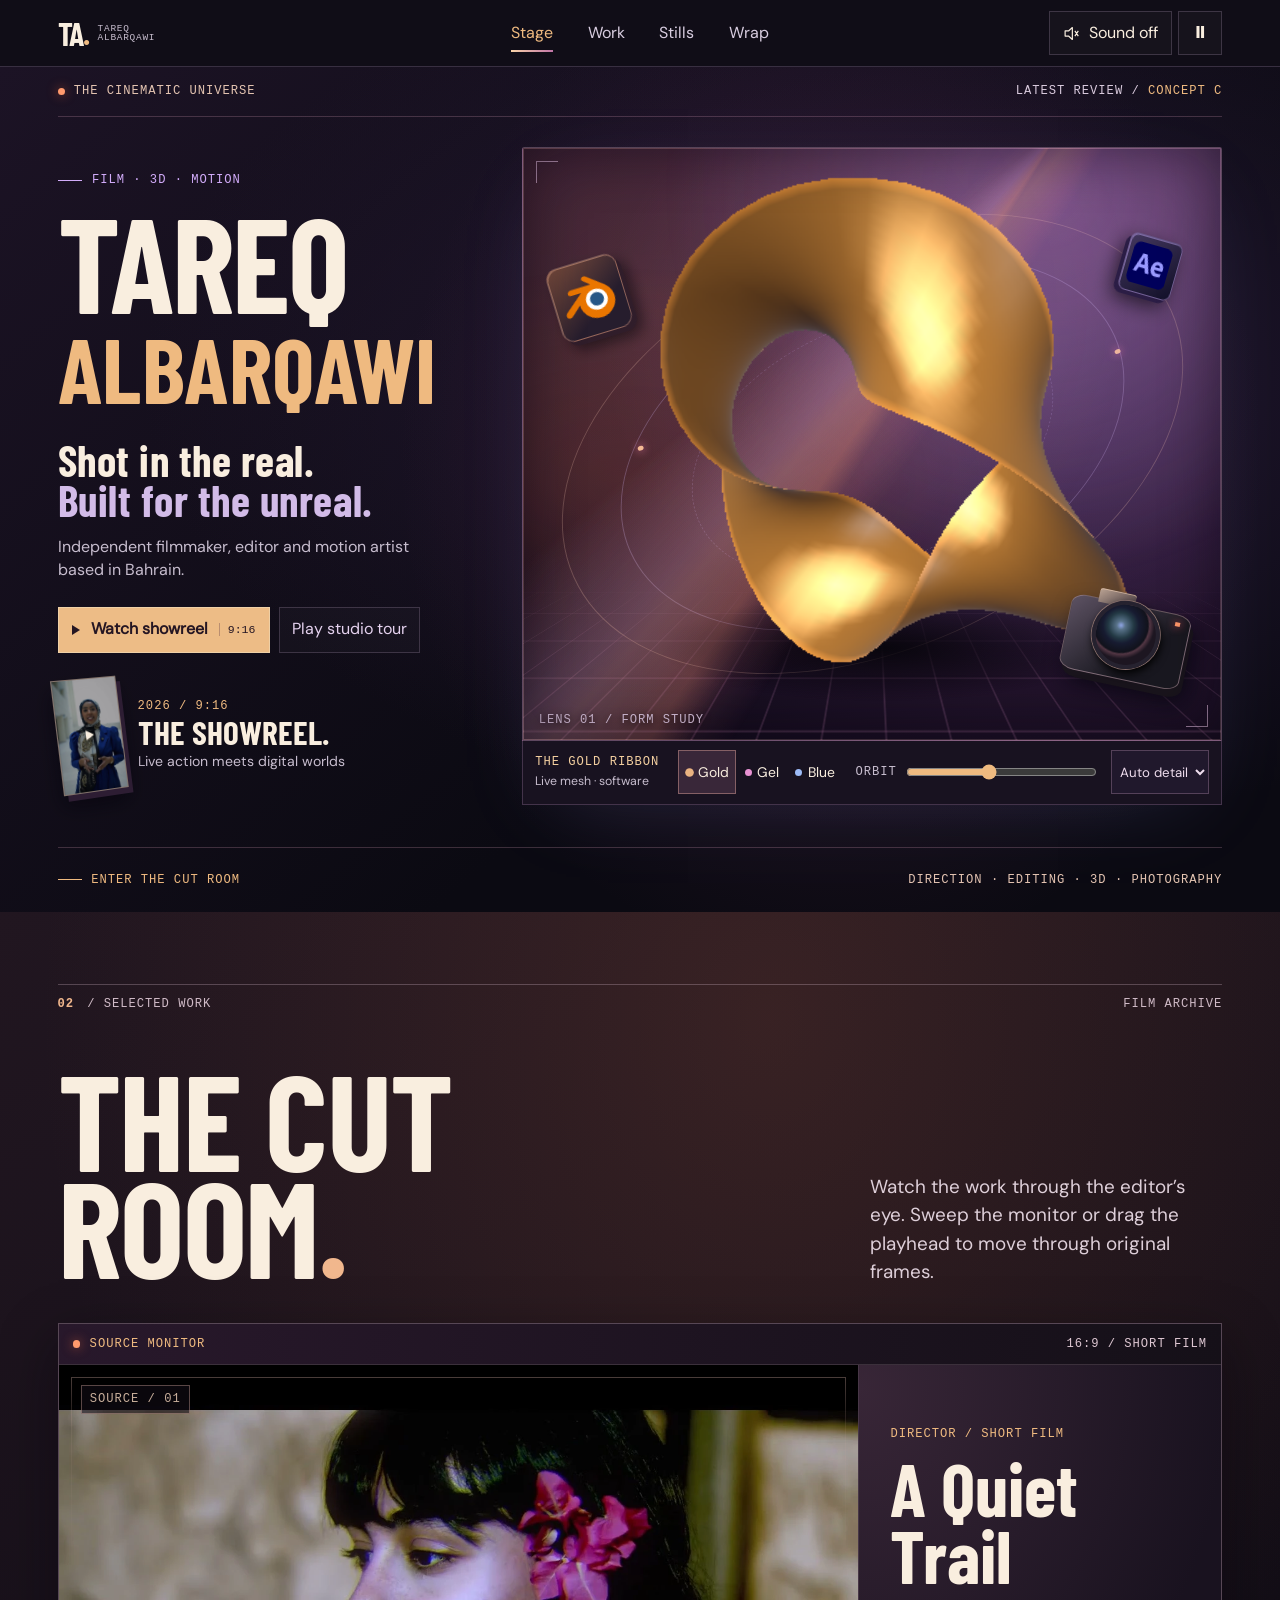
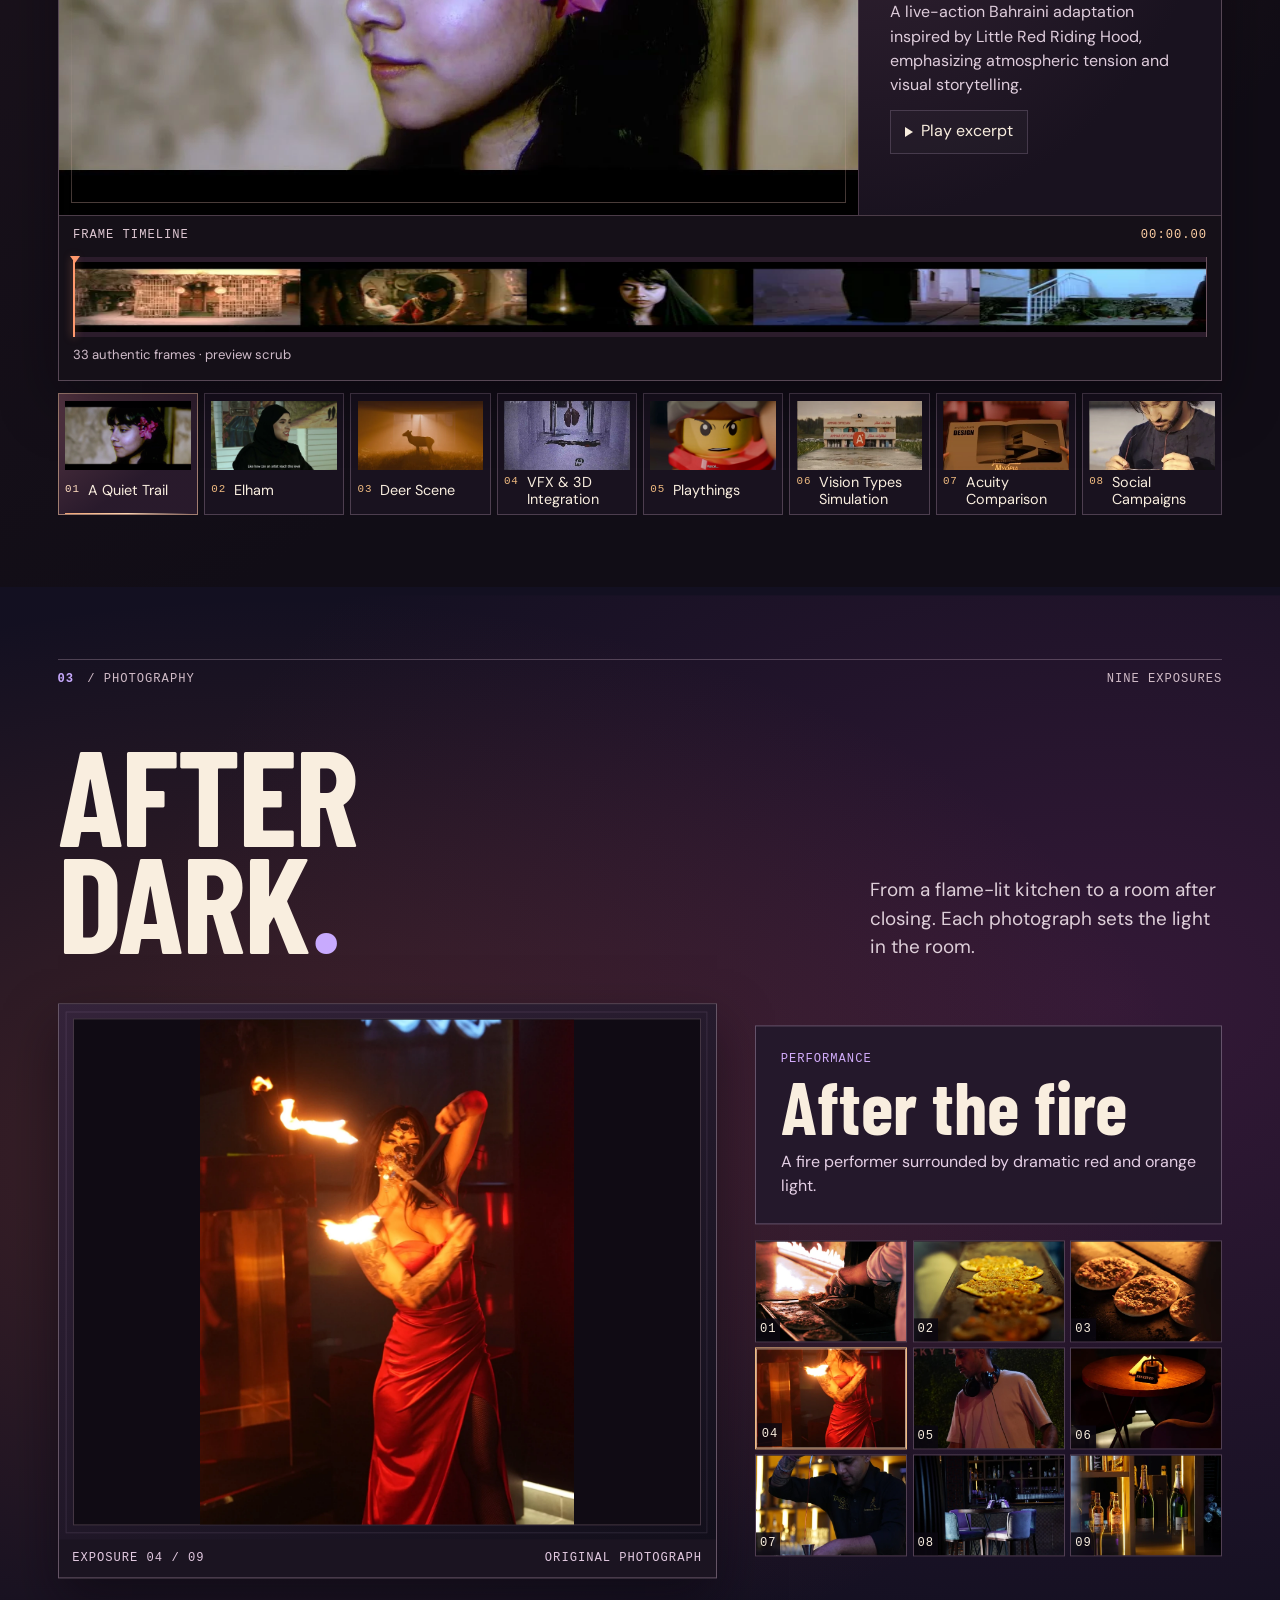
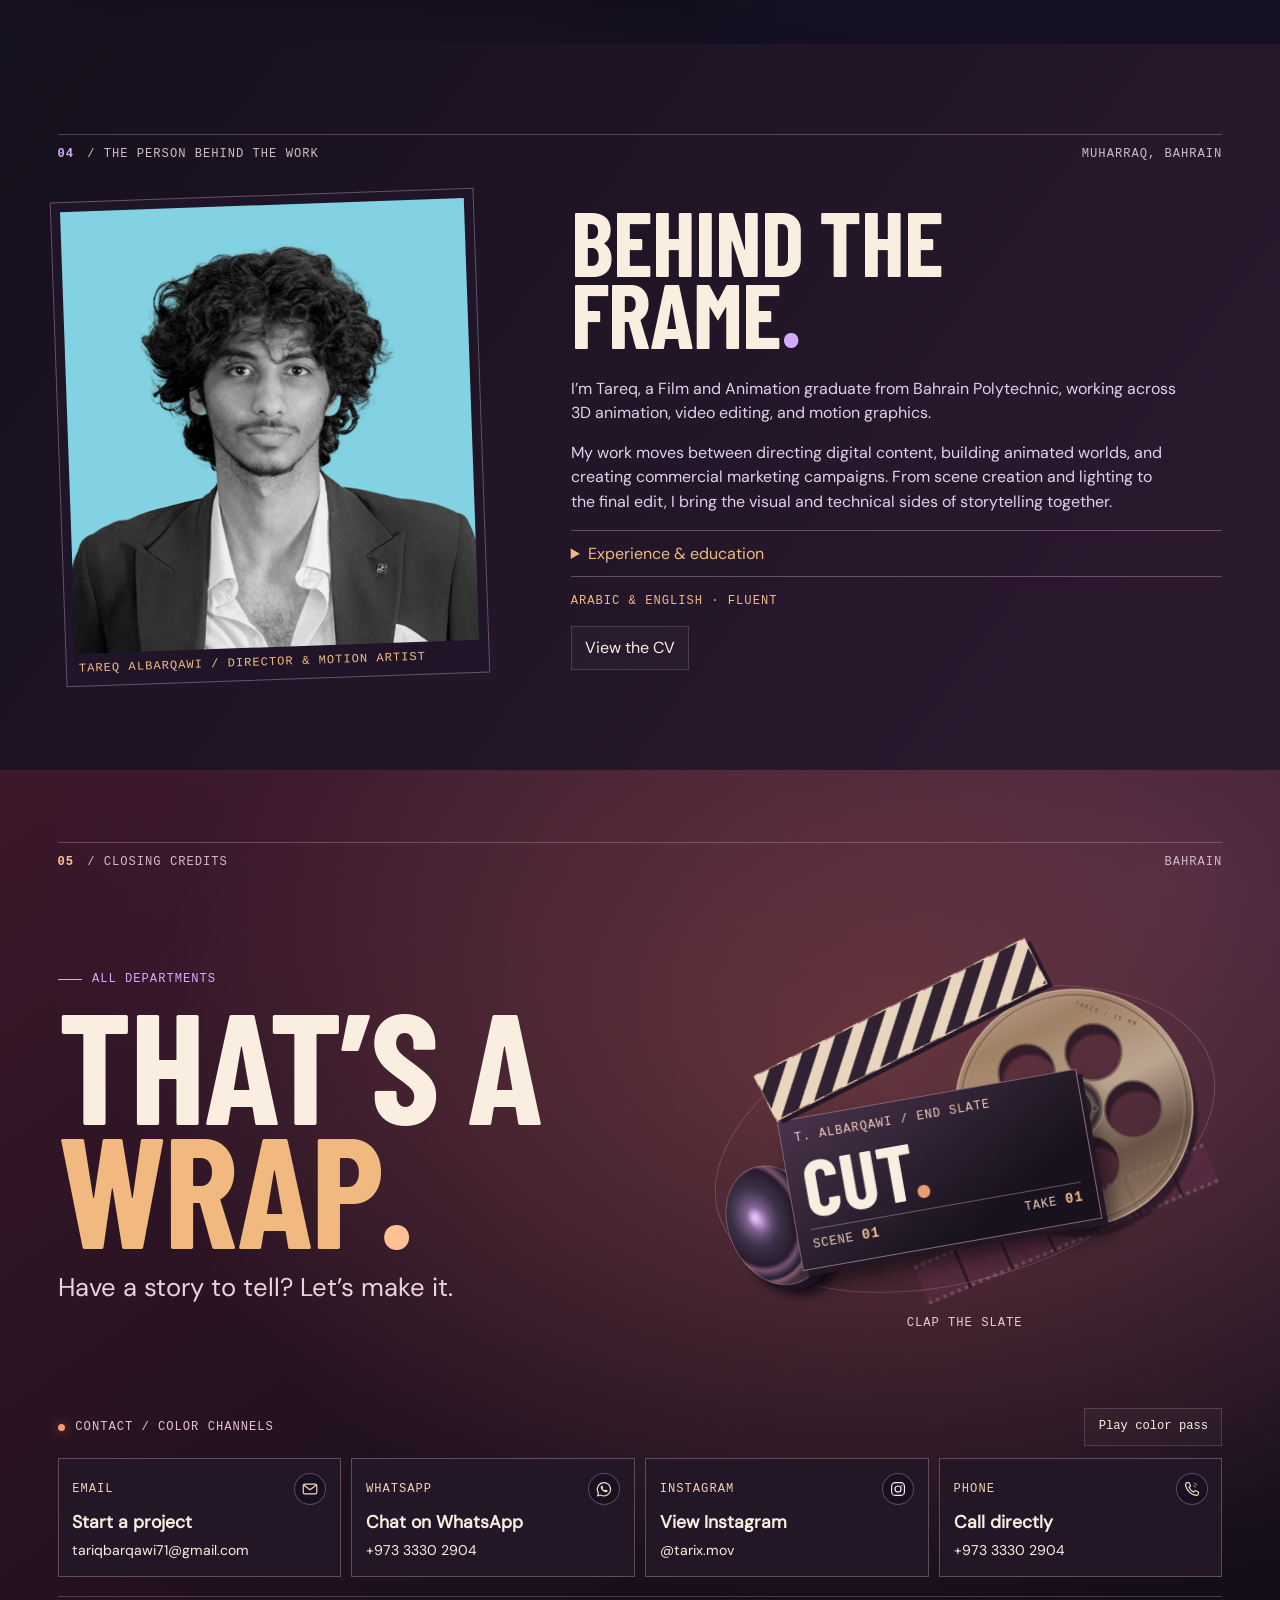
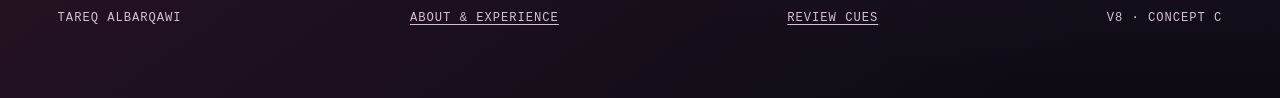
==== commit 3a08ae0b: "Correct the Concept C interactive review [skip netlify] [skip ci]" ====
--- a/v8/phase-1b/index.html
+++ b/v8/phase-1b/index.html
@@ -10,6 +10,7 @@
 <link rel="preload" href="../../assets/barlow-condensed-bold.ttf" as="font" type="font/ttf" crossorigin>
 <link rel="stylesheet" href="universe.css">
 <link rel="stylesheet" href="motion.css">
+<link rel="stylesheet" href="correction.css">
 <script src="universe.js" defer></script>
 </head>
 <body id="top">
@@ -27,7 +28,7 @@
 <section class="stage-section chapter" id="stage" data-chapter="stage" aria-labelledby="hero-title">
   <div class="stage-halo" aria-hidden="true"></div>
   <div class="shell stage-layout">
-    <div class="stage-overline mono"><span><b class="tally"></b> The Cinematic Universe</span><a href="../phase-1/index.html">Concept C / Motion review</a></div>
+    <div class="stage-overline mono"><span><b class="tally"></b> The Cinematic Universe</span><a href="#review-cues" data-review-open>Latest review / <b data-release>Concept C</b></a></div>
     <div class="hero-copy">
       <p class="eyebrow mono"><span></span> Film · 3D · Motion</p>
       <h1 id="hero-title" aria-label="Tareq Albarqawi"><span class="hero-first">TAREQ</span> <span class="hero-surname">ALBARQAWI</span></h1>
@@ -37,6 +38,10 @@
         <a class="gold-button" href="https://www.youtube.com/shorts/CYh5Zr_7LJ8?feature=share" data-screen="showreel"><span class="play" aria-hidden="true"></span><span>Watch showreel</span><small>9:16</small></a>
         <button type="button" class="tour-button" data-tour aria-pressed="false">Play studio tour</button>
       </div>
+      <a class="reel-ticket" href="https://www.youtube.com/shorts/CYh5Zr_7LJ8?feature=share" data-screen="showreel" aria-label="Screen the 2026 showreel">
+        <span class="reel-ticket-frame"><img src="../../assets/showreel-CYh5Zr_7LJ8.webp" alt="" width="80" height="142"><i class="play"></i></span>
+        <span><span class="mono">2026 / 9:16</span><strong>THE SHOWREEL.</strong><small>Live action meets digital worlds</small></span>
+      </a>
     </div>
     <div class="stage-rig" data-stage-rig data-gel="0">
       <div class="lens-field" data-orbit-area>
@@ -46,14 +51,16 @@
         <div class="orbit-ring" aria-hidden="true"><i></i><i></i><i></i></div>
         <div class="floor-rig" aria-hidden="true"></div>
         <div class="gold-shadow" aria-hidden="true"></div>
+        <div class="stage-shaft" aria-hidden="true"></div>
+        <div class="focus-spot" aria-hidden="true"></div>
         <img class="gold-still" src="../../assets/motion-sculpture.webp" alt="The original 3D gold ribbon sculpture" width="1400" height="1400" fetchpriority="high">
         <canvas data-scene hidden aria-hidden="true"></canvas>
-        <div class="chip chip-blender" aria-hidden="true"><img src="../../assets/blender-mark.svg" alt="" width="56" height="46"></div>
-        <div class="chip chip-ae" aria-hidden="true"><img src="../../assets/after-effects.svg" alt="" width="42" height="42"></div>
+        <button type="button" class="chip chip-blender" data-prop="blender" aria-label="Roll the Blender emblem" title="Roll the Blender emblem"><span class="chip-depth"><img src="../../assets/blender-mark.svg" alt="" width="56" height="46"></span></button>
+        <button type="button" class="chip chip-ae" data-prop="after-effects" aria-label="Flip the After Effects emblem" title="Flip the After Effects emblem"><span class="chip-depth"><img src="../../assets/after-effects.svg" alt="" width="42" height="42"><img class="chip-reverse" src="../../assets/after-effects.svg" alt="" width="42" height="42"></span></button>
         <button type="button" class="practical" data-practical aria-label="Trigger the studio camera flash" title="Camera flash"><span class="practical-body"></span><span class="practical-glass"></span><span class="practical-tally"></span></button>
         <div class="practical-spill" aria-hidden="true"></div>
         <div class="reticle a" aria-hidden="true"></div><div class="reticle b" aria-hidden="true"></div>
-        <span class="scope-label mono" aria-hidden="true">LENS 01 / FORM STUDY</span>
+        <span class="scope-label mono" data-stage-scope aria-hidden="true">LENS 01 / FORM STUDY</span>
       </div>
       <div class="scene-console">
         <div class="console-title"><span class="mono">The gold ribbon</span><span data-render-status>Loading the stage</span></div>
@@ -79,12 +86,14 @@
       <p class="chapter-intro">Watch the work through the editor’s eye. Sweep the monitor or drag the playhead to move through original frames.</p>
     </header>
     <div class="edit-case">
+      <button type="button" class="geralt-peek geralt-cut" data-geralt aria-label="Who’s behind the monitor?" hidden><img src="../../assets/geralt.svg" alt="" width="105" height="105" loading="lazy"></button>
       <div class="edit-machine" data-machine>
         <div class="monitor-lintel mono"><span><b class="tally"></b> Source monitor</span><span data-monitor-aspect>16:9 / Short film</span></div>
         <div class="edit-view">
           <div class="edit-picture" data-picture>
             <div class="picture-sleeve"><img src="../../assets/a-quiet-trail-w04hOwvVkdc.webp" alt="Still from A Quiet Trail" width="1280" height="720" loading="lazy"><span class="sprite" hidden aria-hidden="true"></span></div>
             <span class="picture-edge" aria-hidden="true"></span>
+            <span class="frame-cue mono" data-frame-cue aria-hidden="true">SOURCE / 01</span>
           </div>
           <article class="edit-meta">
             <p class="mono edit-role" data-film-role>Director / Short film</p>
@@ -146,6 +155,7 @@
       <h2 class="kinetic" id="stills-title"><span>AFTER</span><span>DARK<i>.</i></span></h2>
       <p class="chapter-intro">From a flame-lit kitchen to a room after closing. Each photograph sets the light in the room.</p>
     </header>
+    <div class="review-peek mono" data-review-peek hidden><button type="button" class="outline-button" data-cue-geralt>Cue Geralt’s peek</button><span data-peek-instruction>Watch the top edge of the photograph.</span></div>
     <div class="exhibition">
       <figure class="print-wall">
         <div class="print-edge">
@@ -191,14 +201,34 @@
         </button>
         </div>
       </div>
-      <button type="button" class="geralt-peek" data-geralt aria-label="Who’s behind the print?" hidden><img src="../../assets/geralt.svg" alt="" width="105" height="105" loading="lazy"></button>
+      <button type="button" class="geralt-peek" data-geralt="print" aria-label="Who’s behind the print?" hidden><img src="../../assets/geralt.svg" alt="" width="105" height="105" loading="lazy"></button>
+    </div>
+  </div>
+</section>
+<section class="crew-section chapter" id="crew" data-chapter="stills" aria-labelledby="crew-title">
+  <div class="shell">
+    <div class="chapter-slate mono"><span><b>04</b> / The person behind the work</span><span>Muharraq, Bahrain</span></div>
+    <div class="crew-grid">
+      <figure class="crew-portrait"><img src="../../assets/tareq-portrait.webp" width="869" height="950" alt="Tareq Albarqawi" loading="lazy" decoding="async"><figcaption class="mono">Tareq Albarqawi / Director &amp; motion artist</figcaption></figure>
+      <div class="crew-story">
+        <h2 class="kinetic" id="crew-title"><span>BEHIND THE</span><span>FRAME<i>.</i></span></h2>
+        <p>I’m Tareq, a Film and Animation graduate from Bahrain Polytechnic, working across 3D animation, video editing, and motion graphics.</p>
+        <p>My work moves between directing digital content, building animated worlds, and creating commercial marketing campaigns. From scene creation and lighting to the final edit, I bring the visual and technical sides of storytelling together.</p>
+        <details class="crew-details"><summary>Experience &amp; education</summary><div>
+          <p><strong>Content Creator &amp; Customer Service Representative</strong><br>Ammar Optician, Ammar Center &amp; Rosa Belle · September 2025–present</p>
+          <p>Social media planning, launch campaigns, commercial videography, motion graphics, product photography, creative team coordination, and customer relations.</p>
+          <p><strong>Bachelor of Film and Animation</strong><br>Bahrain Polytechnic · Graduated 2026</p>
+        </div></details>
+        <p class="mono crew-meta">Arabic &amp; English · Fluent</p>
+        <a class="outline-button" href="https://tarix-portfolio.netlify.app/Tareq_Albarqawi_CV.pdf">View the CV</a>
+      </div>
     </div>
   </div>
 </section>
 <section class="wrap-section chapter" id="wrap" data-chapter="wrap" aria-labelledby="wrap-title">
   <div class="wrap-light" aria-hidden="true"></div><div class="wrap-shutter" aria-hidden="true"></div>
   <div class="shell">
-    <div class="chapter-slate mono"><span><b>04</b> / Closing credits</span><span>Bahrain</span></div>
+    <div class="chapter-slate mono"><span><b>05</b> / Closing credits</span><span>Bahrain</span></div>
     <div class="wrap-grid">
       <div class="wrap-story">
         <p class="eyebrow mono"><span></span> All departments</p>
@@ -206,28 +236,41 @@
         <p>Have a story to tell? Let’s make it.</p>
       </div>
       <div class="wrap-stage">
+        <div class="wrap-optics" aria-hidden="true"><i></i><i></i><i></i></div>
+        <span class="wrap-strip" aria-hidden="true"></span>
         <div class="reel-object" aria-hidden="true"><img src="../../assets/cinema-reel.svg" width="280" height="280" alt="" loading="lazy"></div>
         <button type="button" class="wrap-clapper" data-clapper aria-label="Clap the slate, scene 01 take 01">
           <span class="clapper-hinge" aria-hidden="true"></span>
           <span class="slate-face"><span class="mono">T. Albarqawi / End slate</span><span class="slate-title">CUT<i>.</i></span><span class="slate-readout mono"><span>SCENE <b data-scene-count>01</b></span><span>TAKE <b data-take-count>01</b></span></span></span>
         </button>
-        <p class="mono end-prop-label">Clap the slate</p>
+        <p class="mono end-prop-label" data-slate-cue>Clap the slate</p>
         <p class="visually-hidden" aria-live="polite" data-clap-status></p>
       </div>
     </div>
+    <div id="contact-cues" class="contact-booth mono"><span><i class="tally"></i> Contact / Color channels</span><button type="button" class="quiet-button" data-color-cue aria-pressed="false">Play color pass</button></div>
     <address class="contact-links">
       <a data-channel="email" href="mailto:tariqbarqawi71@gmail.com"><span class="contact-cap"><span class="mono">Email</span><span class="channel-icon"><svg viewBox="0 0 24 24" aria-hidden="true"><rect x="3" y="5.5" width="18" height="13" rx="2"/><path d="m4 7 8 6 8-6"/></svg></span></span><strong>Start a project</strong><span>tariqbarqawi71@gmail.com</span></a>
       <a data-channel="whatsapp" href="https://wa.me/97333302904"><span class="contact-cap"><span class="mono">WhatsApp</span><span class="channel-icon"><svg viewBox="0 0 24 24" aria-hidden="true"><path d="M4.6 17.3 3.4 21l4-1.1a8.8 8.8 0 1 0-2.8-2.6Z"/><path class="channel-fill" d="M9 7.4c.3-.2.8-.1.9.2l.9 2c.1.3 0 .5-.2.8l-.6.6a7.6 7.6 0 0 0 3.2 2.8l.6-.8c.2-.2.4-.3.7-.2l2 .9c.3.2.4.6.3 1-.3 1-1.1 1.6-2 1.6-2.4 0-6.4-2.6-7.1-5.6-.3-1.4.4-2.8 1.3-3.3Z"/></svg></span></span><strong>Chat on WhatsApp</strong><span>+973 3330 2904</span></a>
       <a data-channel="instagram" href="https://www.instagram.com/tarix.mov/"><span class="contact-cap"><span class="mono">Instagram</span><span class="channel-icon"><svg viewBox="0 0 24 24" aria-hidden="true"><rect x="3.5" y="3.5" width="17" height="17" rx="5"/><circle cx="12" cy="12" r="4"/><circle class="channel-fill" cx="17" cy="7.5" r="1"/></svg></span></span><strong>View Instagram</strong><span>@tarix.mov</span></a>
       <a data-channel="phone" href="tel:+97333302904"><span class="contact-cap"><span class="mono">Phone</span><span class="channel-icon"><svg viewBox="0 0 24 24" aria-hidden="true"><path d="M8.1 3.5 10 8l-2 2a14 14 0 0 0 6 6l2-2 4.5 2v2.4c0 1.2-.9 2.1-2.1 2.1C11 20.5 3.5 13 3.5 5.6c0-1.2.9-2.1 2.1-2.1z"/><path class="phone-wave" d="M14.5 4a6.9 6.9 0 0 1 5.5 5.5m-5.5-2a3.3 3.3 0 0 1 2 2"/></svg></span></span><strong>Call directly</strong><span>+973 3330 2904</span></a>
     </address>
-    <footer class="wrap-footer mono"><span>Tareq Albarqawi</span><a href="../phase-1/index.html">Compare design directions</a><span>V8 · Motion review</span></footer>
+    <footer class="wrap-footer mono"><span>Tareq Albarqawi</span><a href="#crew">About &amp; experience</a><a href="#review-cues" data-review-open>Review cues</a><span>V8 · Concept C</span></footer>
   </div>
 </section>
 </main>
 <aside class="tour-status" data-tour-status hidden aria-label="Studio tour">
  <div><span class="mono">Studio tour</span><span data-tour-step aria-live="polite"></span></div><button type="button" class="outline-button" data-tour-stop>Stop tour</button>
 </aside>
+<dialog class="view-dialog review-cues" id="review-cues" aria-labelledby="review-title">
+  <div class="viewer-top"><span class="mono">Concept C / Review</span><form method="dialog"><button type="submit" class="outline-button">Close</button></form></div>
+  <div class="viewer-content">
+    <p class="mono">Live cues</p>
+    <h2 id="review-title">RUN OF SHOW.</h2>
+    <p>Try the live interactions on this build, or compare it with a previous version.</p>
+    <div class="review-links"><button type="button" class="gold-button" data-review-jump="geralt">Find Geralt</button><button type="button" class="outline-button" data-review-jump="contacts">Try contact colors</button><a class="outline-button" href="../phase-1b/">Original Concept C</a><a class="outline-button" href="https://tarix-portfolio.netlify.app/">Live V7</a></div>
+    <p class="mono review-build" data-release-long></p>
+  </div>
+</dialog>
 <dialog class="view-dialog" id="viewer" aria-labelledby="view-title">
  <div class="viewer-top"><span class="mono" data-dialog-label>Cut room</span><button type="button" class="outline-button" data-close>Close</button></div>
  <div class="viewer-content"></div>
@@ -237,7 +280,7 @@
     <img src="../../assets/geralt.svg" width="270" height="270" alt="Geralt, the portfolio’s pixel-art cat" loading="lazy">
     <p class="mono">An uncredited cameo</p>
     <h2 id="found-title">YOU FOUND GERALT<span>!</span></h2>
-    <button type="button" class="gold-button" data-dock-geralt>Back to the studio</button>
+    <button type="button" class="gold-button" data-dock-geralt>Send Geralt to his box</button>
   </div>
 </dialog>
 <div class="geralt-curtain" aria-hidden="true" hidden></div>
--- a/v8/phase-1b/correction.css
+++ b/v8/phase-1b/correction.css
@@ -0,0 +1,203 @@
+/* Concept C release motion. One compositor cue per interaction; all idle states settle. */
+:root {--snap:cubic-bezier(.17,.8,.23,1);--grade:cubic-bezier(.38,.02,.22,1)}
+.stage-overline a b {color:var(--gold);font-weight:400}
+.nav-inner nav {position:relative}
+.nav-inner nav a {transition:color 270ms ease,translate 360ms var(--snap)}
+.nav-inner nav a:is(:hover,:focus-visible) {translate:0 -2px}
+.nav-inner nav[data-tracked] a[aria-current]::after {opacity:0}
+.nav-inner nav[data-tracked]::after {
+  content:"";position:absolute;pointer-events:none;left:0;bottom:3px;width:1px;height:2px;
+  background:linear-gradient(90deg,#f9d3a8,#c175a7);transform-origin:left;
+  transform:translateX(var(--nav-x,0px)) scaleX(var(--nav-w,0));transition:transform 490ms var(--snap);
+}
+.gold-button,.tour-button {position:relative;isolation:isolate;overflow:hidden}
+.gold-button::after,.tour-button::after {content:"";position:absolute;inset:0;opacity:0;pointer-events:none;
+  background:linear-gradient(106deg,transparent 17%,#fff4 47%,transparent 78%);transform:translateX(-80%);transition:opacity 260ms ease,transform 620ms var(--snap)}
+.gold-button:is(:hover,:focus-visible)::after,.tour-button:is(:hover,:focus-visible)::after {opacity:.7;transform:translateX(65%)}
+.stage-layout {column-gap:clamp(.8rem,2vw,2.1rem)}
+.hero-copy {padding-block:clamp(1.6rem,4.3vw,4.6rem)}
+.hero-copy h1 .hero-first {animation-duration:980ms}
+.hero-copy h1 .hero-surname {animation-delay:200ms}
+.hero-line {animation-delay:270ms}.hero-role {animation-delay:320ms}.hero-actions {animation-delay:382ms}
+.reel-ticket {
+  width:max-content;max-width:100%;display:flex;align-items:center;gap:1rem;margin-top:clamp(.95rem,2vw,1.8rem);
+  color:var(--white);perspective:510px;animation:studio-rise 760ms var(--snap) .46s backwards;
+}
+.reel-ticket-frame {
+  width:clamp(50px,5vw,70px);aspect-ratio:9/16;position:relative;display:grid;place-items:center;flex:none;
+  transform:rotate(-7deg) rotateY(15deg);border:1px solid #fae0c27a;overflow:hidden;isolation:isolate;
+  box-shadow:4px 6px 0 #2d1d33,0 12px 20px #03020a91;transition:transform 630ms var(--snap),border-color 400ms ease;
+}
+.reel-ticket-frame img {position:absolute;inset:0;width:100%;height:100%;object-fit:cover;opacity:.81;transition:opacity 450ms ease,scale 640ms var(--snap)}
+.reel-ticket-frame i {z-index:1;transition:translate 330ms var(--snap);filter:drop-shadow(0 1px 4px #000)}
+.reel-ticket:is(:hover,:focus-visible) .reel-ticket-frame {transform:translate(2px,-5px) rotate(-1deg) rotateY(0);border-color:var(--gold)}
+.reel-ticket:is(:hover,:focus-visible) .reel-ticket-frame img {opacity:1;scale:1.07}
+.reel-ticket:is(:hover,:focus-visible) i {translate:2px 0}
+.reel-ticket>span:last-child {display:grid;gap:.15em}
+.reel-ticket .mono {color:var(--gold)}
+.reel-ticket strong {font:700 clamp(1.45rem,2.6vw,2.75rem)/.96 var(--display)}
+.reel-ticket small {color:var(--soft);font-size:.88rem}
+.stage-rig {box-shadow:0 20px 86px -35px #91a0ff34}
+.lens-field {
+  border-color:#e3b5d554;
+  background:radial-gradient(ellipse at 77% 9%,#694065,#2b1734 48%,#110b1a 87%);
+}
+.stage-shaft {
+  position:absolute;inset:-20% -18%;pointer-events:none;opacity:.61;
+  background:conic-gradient(from 199deg at 85% -5%,transparent 0 13deg,#f58d9a2c 16deg,#f8b28758 22deg,transparent 31deg),
+   radial-gradient(ellipse at 68% 19%,#c793f354,transparent 42%);
+  transform:translate3d(calc(var(--key-x,0px) * -.45),0,0);
+  animation:stage-swing 1080ms var(--snap) 170ms backwards;
+  transition:opacity 690ms var(--snap);
+}
+[data-gel="1"] .stage-shaft {opacity:.96}
+[data-gel="2"] .stage-shaft {opacity:.34}
+@keyframes stage-swing {from {opacity:0;translate:7% -4%}}
+.focus-spot {
+  width:51%;aspect-ratio:1;left:0;top:0;position:absolute;pointer-events:none;opacity:0;
+  background:radial-gradient(ellipse at center,#ffc7ed42,transparent 63%);transform:translate3d(calc(var(--key-x,0px) * 6 + 57%),calc(var(--key-y,0px) * 4 + 35%),0);
+  transition:opacity 540ms ease;
+}
+.lens-field[data-focus] .focus-spot {opacity:1}
+.floor-rig {translate:calc(var(--key-x,0px) * -.35) calc(var(--key-y,0px) * .16)}
+.lens-field .chip {
+  pointer-events:auto;padding:0;z-index:5;overflow:visible;
+  transition:border-color 400ms ease,box-shadow 550ms var(--snap);
+}
+.chip:is(:hover,:focus-visible,.kit-cued) {border-color:#ffe1bdc4;box-shadow:0 0 26px #fdc2df3d,4px 6px 0 #2b1d30}
+.chip-depth {
+  display:grid;width:76%;height:76%;place-items:center;position:relative;transform-style:preserve-3d;
+  transition:translate 510ms var(--snap);
+}
+.chip:is(:hover,:focus-visible) .chip-depth {translate:0 -3px}
+.chip-depth img {position:absolute;width:100%;height:100%;object-fit:contain;pointer-events:none;backface-visibility:hidden}
+.chip-ae .chip-depth img {transform:translateZ(3px)}
+.chip-ae .chip-depth .chip-reverse {transform:rotateY(180deg) translateZ(3px)}
+.scope-label {text-shadow:0 2px 8px #000}
+.practical-body::before {box-shadow:inset 0 1px #f1cfb1a1}
+.practical .practical-tally::after {width:90px;height:90px;background:radial-gradient(circle,#fffefa 0 4%,#fff4ddbb 10%,#ffc1a25c 24%,transparent 69%)}
+
+.edit-case {position:relative;isolation:isolate}
+.edit-machine {position:relative;z-index:2}
+.take-index {position:relative;z-index:1}
+.geralt-cut {left:66%}
+.frame-cue {
+  position:absolute;z-index:3;pointer-events:none;inset:20px auto auto 22px;padding:.32rem .51rem;border:1px solid #e5b5aa78;
+  color:#ffdfc6;background:#130d17bb;opacity:.78;transition:translate 380ms var(--snap),opacity 360ms ease;
+}
+[data-machine][data-scrubbing] .frame-cue {translate:0 -4px;opacity:1}
+.picture-edge {z-index:1}
+.picture-sleeve .outgoing-shot {z-index:2;pointer-events:none}
+.monitor-lintel {background:linear-gradient(95deg,#28182b,#151018)}
+.cut-tab {isolation:isolate;overflow:hidden}
+.cut-tab::before {
+  content:"";position:absolute;inset:0;z-index:-1;background:linear-gradient(145deg,#5e3a46,#261829 65%);
+  opacity:0;transition:opacity 470ms ease;
+}
+.cut-tab:is(:hover,:focus-visible,[aria-pressed=true])::before {opacity:.84}
+.cut-tab .cut-title {transition:color 270ms ease,translate 400ms var(--snap)}
+.cut-tab:is(:hover,:focus-visible) .cut-title {translate:2px 0;color:#ffe0c8}
+.cut-tab img {transition:scale 560ms var(--snap),opacity 420ms ease}
+.cut-tab:not([aria-pressed=true]):is(:hover,:focus-visible) img {transform:none;scale:1.09}
+.take-index .cut-tab[aria-pressed=true] .cut-number {color:#ffddc0}
+.timeline:focus-within .timeline-label output {color:#fff2d9}
+.frame-note {min-height:2.45em}
+.viewer-screening-actions {display:flex;gap:.6rem;flex-wrap:wrap;margin-top:.8rem}
+.viewer-content .viewer-screening-actions a {display:inline-flex}
+.viewer-content .video-error {padding:.7rem;color:var(--gold)}
+.exhibition .print-edge::after {opacity:.36;transform:scale(.992);border-color:#e6c3ec53}
+.exhibition .print-edge:is(:hover,:focus-within)::after {transform:scale(1);opacity:1}
+.print-edge::before {
+  content:"";position:absolute;inset:0;z-index:2;pointer-events:none;opacity:0;
+  background:linear-gradient(108deg,transparent 12%,#ffd4d035 46%,transparent 68%);transform:translateX(-55%);
+}
+.exhibition.exposure-changed .print-edge::before {animation:monitor-sweep 800ms var(--cut-ease)}
+.still-section .darkroom-light {transition:opacity 840ms var(--grade)}
+.contact-sheet .exposure-tab {isolation:isolate}
+.exposure-tab::after {content:"";position:absolute;inset:0;border:1px solid #ffdec3ab;opacity:0;pointer-events:none;transition:opacity 470ms ease}
+.exposure-tab:is(:hover,:focus-visible,[aria-pressed=true])::after {opacity:1}
+
+.crew-section {padding-block:clamp(2.6rem,7vw,6rem);background:linear-gradient(126deg,#15101d,#2b192e 85%);--chapter-accent:var(--violet)}
+.crew-grid {display:grid;grid-template-columns:minmax(12rem,.65fr) minmax(0,1fr);gap:clamp(1.1rem,7vw,6.5rem);align-items:center;margin-top:2rem}
+.crew-portrait {border:1px solid #dbb7cf61;padding:.55rem;background:#1f1428;transform:rotate(-2deg);transition:transform 660ms var(--snap)}
+.crew-portrait:hover {transform:rotate(0deg)}
+.crew-portrait img {width:100%;max-height:31rem;object-fit:cover;object-position:50% 30%}
+.crew-portrait figcaption {padding:.45rem .2rem 0;color:var(--gold)}
+.crew-story {display:grid;justify-items:start;gap:1rem}
+.crew-story .kinetic {font-size:clamp(3.3rem,7.1vw,7.4rem)}
+.crew-story p {max-width:55ch;color:#e2d1e9}
+.crew-details {width:100%;border-block:1px solid #d5a9d35e;color:#f1d9ee}
+.crew-details summary {padding:.66rem 0;cursor:pointer;color:var(--gold)}
+.crew-details div {display:grid;gap:.48rem;padding:.15rem 0 1rem}
+.crew-details[open] div {animation:chapter-breath 410ms var(--snap)}
+.crew-meta {color:var(--gold)!important}
+@media (max-width:760px) {
+  .stage-layout {column-gap:0}.hero-copy {padding-block:1.35rem 1.05rem}
+  .reel-ticket {gap:.68rem;margin-top:.95rem}
+  .reel-ticket-frame {width:43px}
+  .crew-grid {grid-template-columns:1fr}
+  .crew-portrait {width:min(75%,16rem);justify-self:start}
+}
+.wrap-stage {perspective:840px}
+.wrap-strip {
+  width:62%;height:2.7rem;position:absolute;z-index:-1;right:-1%;bottom:22%;transform:rotate(-23deg) translateZ(-14px);
+  border-block:4px dotted #b78f9a80;background:repeating-linear-gradient(90deg,#632e4b9c 0 2.72rem,#21131b 2.72rem 2.93rem);
+  opacity:.68;pointer-events:none;
+}
+.wrap-optics {position:absolute;left:0;bottom:10%;width:26%;aspect-ratio:1;z-index:0;transform:rotate(-25deg) rotateY(-29deg);pointer-events:none}
+.wrap-optics i {position:absolute;inset:0;border:1px solid #deacb978;border-radius:50%;background:radial-gradient(circle at 38% 38%,#bb93cf,#5b3d63 15%,#26182f 43%,#835068 58%,#302133 70%);box-shadow:5px 7px 0 #1e1424,9px 12px 14px #090610a2}
+.wrap-optics i:nth-child(1) {inset:13%;translate:7px 8px}
+.wrap-optics i:nth-child(2) {inset:8%;translate:0 4px}
+.wrap-optics i:nth-child(3) {inset:4%;background:radial-gradient(circle at 35% 37%,#e0c3f5 2%,#b18ccd86 10%,#3b3247 28%,#281b2d 46%,#795472 51%,#221b2e 59%,#a077859a 62%,#43303d 67%)}
+.wrap-stage .reel-object {filter:drop-shadow(7px 8px 1px #231622)}
+.wrap-section[data-strike] .wrap-strip {animation:wrap-film-advance 850ms var(--snap)}
+.wrap-section[data-strike] .wrap-story h2 span:nth-child(2) {animation:amber-credit 950ms var(--snap)}
+@keyframes wrap-film-advance {30% {translate:12px -7px;opacity:.96}}
+@keyframes amber-credit {24% {color:#ffdda9;text-shadow:0 0 22px #ffb4679c;translate:0 -3px}}
+.contact-booth {display:flex;flex-wrap:wrap;align-items:center;justify-content:space-between;gap:.45rem;margin:0 0 .72rem;color:#e6bfd3}
+.contact-booth>span {display:flex;align-items:center;gap:.65rem}
+.contact-booth button {min-height:38px}
+.contact-links a {--grade-color:#efdecf;--grad-speed:730ms;--bloom:#f7c59075;--lift:-4px}
+.contact-links a:is([data-pointer],[data-cue],:focus-visible,:active) {--on:1;--rise:var(--lift);--edge:var(--brand-edge);--contact-type:var(--brand-tint)}
+.contact-links a::before {
+  inset:-23%;opacity:var(--on,0);
+  background:linear-gradient(92deg,#170f24db 3%,#1a122878 48%,#27142e36 79%,#22102d0a),var(--brand);
+  transform:translate3d(calc((var(--on,0) - 1) * 10%),calc((1 - var(--on,0)) * 11%),0) scale(calc(1 + .12 * var(--on,0)));
+  transition:opacity var(--grad-speed) var(--grade),transform 960ms var(--snap);
+}
+.contact-links a::after {
+  inset:-9% -14%;background:radial-gradient(ellipse at 80% 28%,var(--bloom),transparent 48%),linear-gradient(113deg,transparent 18%,#fff3 53%,transparent 68%);
+  opacity:calc(var(--on,0) * .76);transform:translate3d(calc((var(--on,0) - 1) * 56%),calc((1 - var(--on,0)) * 23%),0);
+  transition:opacity 720ms var(--grade),transform 1080ms var(--snap);
+}
+.contact-links [data-channel=instagram] {
+  --brand-tint:#fff1fa;--brand-edge:#ff90c6c2;--grad-speed:790ms;--bloom:#ffb57cab;
+  --brand:radial-gradient(ellipse at 90% 11%,#ffca5980,transparent 37%),linear-gradient(132deg,#3534c5 6%,#6121cd 23%,#ac21b3 43%,#e2297b 61%,#f04d61 73%,#fb923d 86%,#ffdd72 97%);
+}
+.contact-links [data-channel=whatsapp] {--brand-tint:#e5fff0;--bloom:#4bffa275;--grad-speed:715ms;--brand:radial-gradient(ellipse at 83% 29%,#42df88 1%,#12965f 38%,#087156 57%,#123445 85%)}
+.contact-links [data-channel=email] {--bloom:#ffcc8ba1;--brand:linear-gradient(116deg,#3f2632,#805331 66%,#dca562)}
+.contact-links [data-channel=phone] {--bloom:#82cfff85;--brand:radial-gradient(ellipse at 83% 27%,#4c91ba,#255b7f 44%,#1e2e44 81%)}
+.contact-links a[data-channel=instagram] .channel-icon {transform:rotate(calc(var(--on,0) * -14deg)) translateY(calc(var(--on,0) * -3px));color:#ffe9fd}
+.contact-links a[data-channel=instagram] .channel-icon svg circle:nth-child(2) {transition:scale 630ms var(--snap);transform-origin:12px 12px;scale:calc(1 + .15 * var(--on,0))}
+.contact-links [data-channel=whatsapp] .channel-icon {transform:rotate(calc(var(--on,0) * 12deg)) translateX(calc(var(--on,0) * -2px))}
+.contact-links [data-channel=phone] .phone-wave {stroke-dasharray:12;stroke-dashoffset:calc((1 - var(--on,0)) * 7);transition:stroke-dashoffset 570ms var(--snap),opacity 470ms ease}
+.contact-links a>span:last-child {color:#ffeadd}
+.contact-links a[data-channel=email] .channel-icon svg path {transition:translate 490ms var(--snap);translate:0 calc(var(--on,0) * -2.1px)}
+.contact-links a:active {--lift:0px}
+@media (hover:none) {
+  .contact-links a {--lift:0px}
+  .contact-links a:active::before,.contact-links a:active::after {transition-duration:150ms,240ms}
+}
+.review-cues .viewer-content>p {color:var(--soft)}
+.review-links {display:flex;gap:.5rem;flex-wrap:wrap;margin-block:1.05rem}
+.review-build {overflow-wrap:anywhere}
+.review-peek {display:flex;align-items:center;gap:.6rem .85rem;flex-wrap:wrap;margin:0 0 1rem;color:#f4c8e7}
+.review-peek .outline-button {border-color:#d38fc595}
+.exhibition {scroll-margin-top:5.5rem}
+.geralt-peek {--peek-size:clamp(4.3rem,7.2vw,6.4rem);height:calc(var(--peek-size) * .52)}
+.geralt-companion {width:clamp(6.15rem,9.7vw,8.95rem);bottom:calc(.35rem + env(safe-area-inset-bottom,0px));right:calc(.54rem + env(safe-area-inset-right,0px))}
+.geralt-companion .box-back {filter:drop-shadow(2px 6px 5px #070308b0)}
+.geralt-companion .box-front {transform-origin:50% 72%}
+.geralt-companion .box-back {transform-origin:50% 88%}
+.found-room h2 {letter-spacing:-.012em;color:#fff1dc}
+@media (max-width:600px) {body[data-geralt-found] .wrap-footer {padding-inline-end:6rem}}
